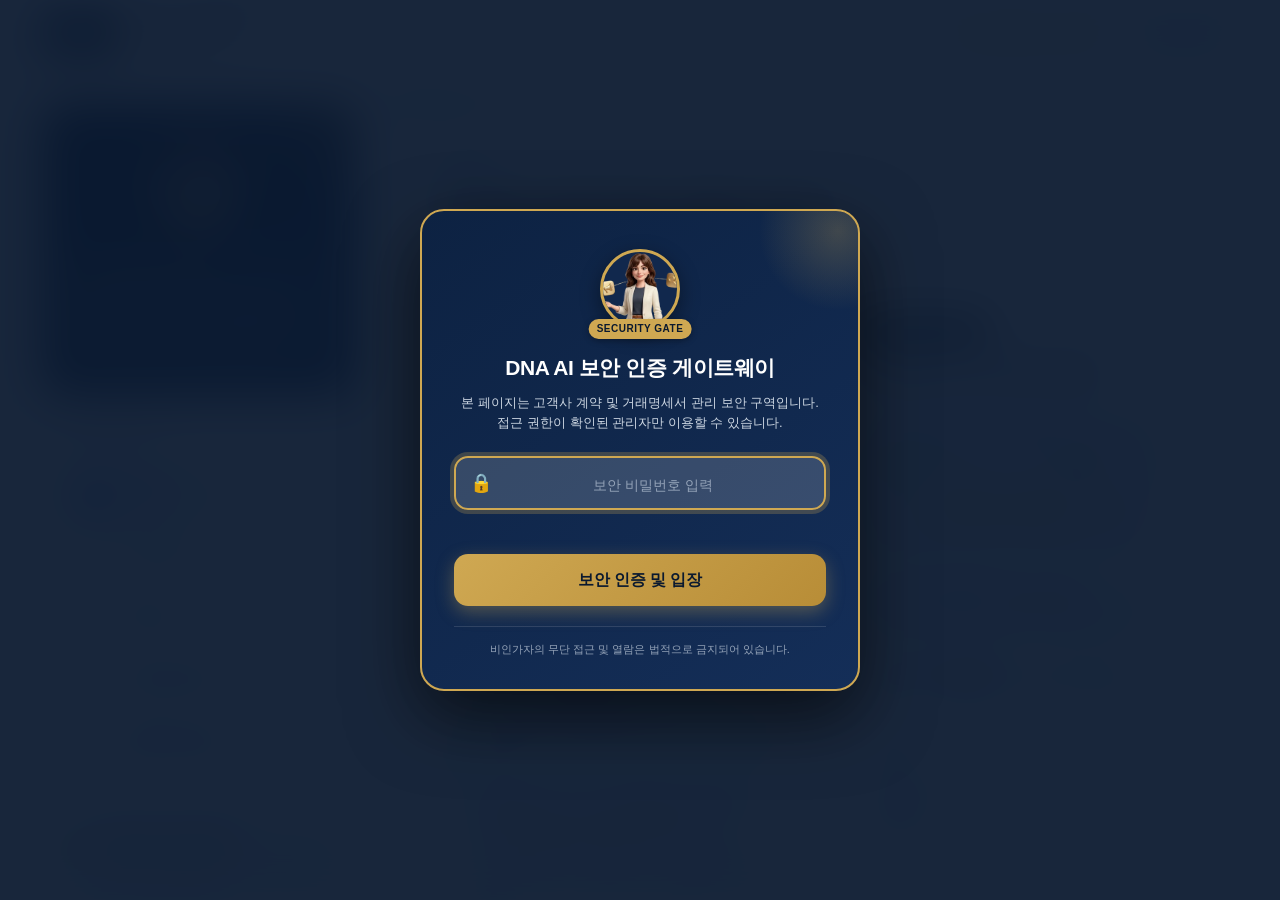
==== contract/index.html @ 7d9ee14c "fix: resolve duplicate drive upload, embed bulletproof table design for GAS PDF, update cache-bustin" ====
<!doctype html>
<html lang="ko">
<head>
  <meta charset="utf-8">
  <meta name="viewport" content="width=device-width, initial-scale=1">
  <meta name="robots" content="noindex,nofollow">
  <title>DNA AI 서비스 전자계약</title>
  <link rel="stylesheet" href="styles.css?v=20261126_jeju_final_v2">
  <script src="dani-asset.js?v=20261121_smartpass"></script>
</head>
<body>
  <!-- 🔒 보안 인증 게이트웨이 (비밀번호 1121 통제 모달) -->
  <div id="securityGateOverlay" class="security-gate-overlay">
    <div class="security-gate-card">
      <div class="gate-header">
        <div class="gate-avatar-wrap">
          <img src="dani-avatar.png" onerror="if(typeof DANI_AVATAR_SRC!=='undefined'){this.onerror=null;this.src=DANI_AVATAR_SRC;}" alt="DANI Security" class="gate-avatar">
          <span class="gate-badge">SECURITY GATE</span>
        </div>
        <h2 class="gate-title">DNA AI 보안 인증 게이트웨이</h2>
        <p class="gate-desc">본 페이지는 고객사 계약 및 거래명세서 관리 보안 구역입니다.<br>접근 권한이 확인된 관리자만 이용할 수 있습니다.</p>
      </div>

      <form id="securityGateForm" class="gate-form" onsubmit="return false;">
        <div class="gate-input-wrap">
          <span class="gate-icon">🔒</span>
          <input type="password" id="securityPassword" class="gate-input" placeholder="보안 비밀번호 입력" autocomplete="off" maxlength="12" autofocus>
        </div>
        <p id="securityErrorMsg" class="gate-error-msg"></p>
        <button type="button" id="btnVerifyPassword" class="btn-gate-submit">보안 인증 및 입장</button>
      </form>

      <div class="gate-footer">
        <span>비인가자의 무단 접근 및 열람은 법적으로 금지되어 있습니다.</span>
      </div>
    </div>
  </div>

  <div id="mainAppWrapper" class="main-app-wrapper locked">
  <!-- 상단 글로벌 바 -->
  <header class="topbar">
    <div class="brand">
      <div class="brand-logo-wrap">
        <span class="brand-dna">DNA</span>
        <span class="brand-ai">AI</span>
      </div>
      <div class="brand-text">
        <span class="brand-title">서비스 전자계약</span>
        <span class="brand-sub">SUITE · DANI</span>
      </div>
    </div>
    <div class="top-status">
      <span class="brand-badge"><span class="pulse-dot"></span>DANI 자율 비서 가동 중</span>
      <span class="prototype-badge">공식 온라인 계약</span>
    </div>
  </header>

  <!-- 메인 레이아웃 -->
  <main class="shell">
    <!-- 좌측 단계 내비게이션 & DANI 비서 위젯 -->
    <aside class="sidebar">
      <!-- DANI 캐릭터 가이드 카드 -->
      <div class="dani-card">
        <div class="dani-avatar-wrapper">
          <img src="dani-avatar.png" onerror="if(typeof DANI_AVATAR_SRC!=='undefined'){this.onerror=null;this.src=DANI_AVATAR_SRC;}" alt="AI 비서 DANI" class="dani-avatar">
          <div class="dani-glow"></div>
          <span class="dani-online-badge">AI DANI</span>
        </div>
        <div class="dani-dialogue-box">
          <div class="dani-name-tag">
            <span class="sparkle">✨</span> <strong>AI 마케팅 비서 DANI</strong>
          </div>
          <p id="daniMessage" class="dani-message">
            안녕하세요 대표님! AI 마케팅 비서 <strong>DANI</strong>예요. 우리 매장의 성장을 이끌 맞춤형 솔루션을 선택해 보세요!
          </p>
        </div>
      </div>

      <!-- 진행 단계 리스트 -->
      <div class="steps-box">
        <p class="steps-title">계약 진행 단계</p>
        <ol class="steps-list">
          <li class="active" data-step-indicator="1">
            <span class="num">1</span>
            <div class="txt"><strong>상품 선택</strong><small>솔루션 및 플랜</small></div>
          </li>
          <li data-step-indicator="2">
            <span class="num">2</span>
            <div class="txt"><strong>고객사 정보</strong><small>계약자 및 사업자</small></div>
          </li>
          <li data-step-indicator="3">
            <span class="num">3</span>
            <div class="txt"><strong>핵심 약관</strong><small>업무 범위 및 책임</small></div>
          </li>
          <li data-step-indicator="4">
            <span class="num">4</span>
            <div class="txt"><strong>동의 및 전자서명</strong><small>개인정보 및 필기서명</small></div>
          </li>
          <li data-step-indicator="5">
            <span class="num">5</span>
            <div class="txt"><strong>최종 확인 및 발송</strong><small>입금안내 & PDF 교부</small></div>
          </li>
        </ol>
      </div>

      <div class="security-card">
        <div class="sec-icon">🔒</div>
        <div>
          <strong>안전한 브라우저 암호화</strong>
          <p>모든 데이터는 Web Crypto SHA-256 위변조 방지 인증이 적용됩니다.</p>
        </div>
      </div>
    </aside>

    <!-- 우측 메인 콘텐츠 폼 -->
    <section class="workspace">
      <!-- 진행률 바 -->
      <div class="progress-track"><div id="progressBar" class="progress-bar"></div></div>

      <form id="contractForm" novalidate>
        <!-- STEP 1: 상품 선택 -->
        <section class="panel active" data-step="1">
          <div class="panel-header">
            <span class="step-badge">STEP 01</span>
            <h1>이용하실 솔루션을 선택해 주세요</h1>
            <p class="lead">선택하신 상품에 맞춰 공급가액과 부가세(VAT 10%)가 실시간 자동 계산됩니다.</p>
          </div>

          <div class="product-grid">
            <!-- 상품 1: Threads 자동화 (월 정기구독 - 의무 약정 없음) -->
            <label class="product-card" id="cardThreads">
              <input type="checkbox" name="products" value="threads" data-label="SNS-Threads 콘텐츠 자동화" checked>
              <div class="card-check"><span class="check-icon">✓</span></div>
              <div class="badge-commitment" style="background:#059669;color:#fff;">★ 의무 약정 없는 월 정기구독 (자유 해지)</div>
              <div class="card-badge sub">월 정기구독 (의무 약정 없음)</div>
              <h2 class="card-title">SNS-Threads 콘텐츠 자동화</h2>

              <!-- 유연한 현장 금액 수정 컨트롤 (직접 수정/네고/인상) -->
              <div class="custom-price-control" onclick="event.stopPropagation();">
                <div style="display:flex;align-items:center;justify-content:space-between;margin-bottom:8px;">
                  <span style="font-size:11.5px;font-weight:700;color:#1d4ed8;">✏️ 현장 영업 금액 자유 수정 (네고/인상)</span>
                  <span style="font-size:10.5px;color:#64748b;">직접 타이핑 가능</span>
                </div>
                <div class="price-input-row">
                  <label for="inputThreadsPrice">월 정기 이용료:</label>
                  <div class="price-input-wrapper">
                    <input type="number" id="inputThreadsPrice" name="customPriceThreads" value="190000" step="10000" class="input-inline-price">
                    <span class="price-unit-tag">원</span>
                  </div>
                </div>
                <div class="price-input-row">
                  <label for="inputThreadsSetup">초기 셋팅비:</label>
                  <div class="price-input-wrapper">
                    <input type="number" id="inputThreadsSetup" name="customSetupThreads" value="100000" step="10000" class="input-inline-price">
                    <span class="price-unit-tag">원</span>
                  </div>
                </div>
                <div class="quick-preset-row">
                  <button type="button" class="btn-preset" id="btnPresetStandard">정규 19만 (셋팅 10만)</button>
                  <button type="button" class="btn-preset nego" id="btnPresetNego15">네고 15만 (셋팅 0)</button>
                  <button type="button" class="btn-preset nego" id="btnPresetEarlyBird">특가 10만 (셋팅 0)</button>
                  <button type="button" class="btn-preset raise" id="btnPresetRaise25">인상 25만 (셋팅 10만)</button>
                </div>
              </div>

              <div class="card-calc-badge">
                첫 달 납부: <strong id="threadsFirstMonthText">319,000원</strong> (VAT 10% 포함)
                <small>※ 2회차부터 매월 <span id="threadsMonthlyVatText">209,000원</span> (VAT 포함) 갱신</small>
                <div style="margin-top:6px;font-size:11.5px;color:#059669;font-weight:700;border-top:1px dashed #a7f3d0;padding-top:4px;">
                  ✨ 의무 계약기간 없음: 월 단위 자유 구독 (해지 위약금 0원)
                </div>
              </div>
              <ul class="card-features">
                <li><strong>약정 조건:</strong> 부담 없는 <strong>의무 약정 기간 없음</strong> (월 단위 자동 갱신, 언제든 자유 해지)</li>
                <li>1일 5회 골든타임 알고리즘 피드 맞춤 발행</li>
                <li>브랜드 페르소나 및 헤리티지 심층 학습 카피라이팅</li>
                <li>발행 전 고객 사전 승인 및 예약 발행 시스템</li>
                <li>월간 성과 분석 및 유입 지표 리포트 제공</li>
              </ul>
            </label>

            <!-- 상품 2: 마케팅 분석 및 컨설팅 (1회성 단건 - 약정 없음) -->
            <label class="product-card" id="cardConsulting">
              <input type="checkbox" name="products" value="consulting" data-label="AI 상권분석 및 마케팅 컨설팅">
              <div class="card-check"><span class="check-icon">✓</span></div>
              <div class="card-badge one" style="background:#475569;">1회성 단건 (약정 없음)</div>
              <h2 class="card-title">AI 상권분석 및 마케팅 컨설팅</h2>

              <!-- 유연한 단건 금액 수정 컨트롤 (직접 수정/네고/인상) -->
              <div class="custom-price-control" onclick="event.stopPropagation();">
                <div style="display:flex;align-items:center;justify-content:space-between;margin-bottom:8px;">
                  <span style="font-size:11.5px;font-weight:700;color:#1d4ed8;">✏️ 컨설팅 견적 자유 수정 (네고/인상)</span>
                  <span style="font-size:10.5px;color:#64748b;">직접 타이핑 가능</span>
                </div>
                <div class="price-input-row">
                  <label for="inputConsultingPrice">컨설팅 공급가액:</label>
                  <div class="price-input-wrapper">
                    <input type="number" id="inputConsultingPrice" name="customPriceConsulting" value="490000" step="10000" class="input-inline-price">
                    <span class="price-unit-tag">원</span>
                  </div>
                </div>
                <div class="quick-preset-row">
                  <button type="button" class="btn-preset" id="btnPresetConsultStd">정규 49만</button>
                  <button type="button" class="btn-preset nego" id="btnPresetConsult39">네고 39만</button>
                  <button type="button" class="btn-preset nego" id="btnPresetConsult29">특가 29만</button>
                  <button type="button" class="btn-preset raise" id="btnPresetConsult59">인상 59만</button>
                </div>
                <div class="price-notice-text">※ 1회성 심층 진단 리포트 (약정 기간 없음 / 셋팅 요청 시 별도)</div>
              </div>

              <div class="card-calc-badge">
                납부 총액: <strong id="consultingTotalText">539,000원</strong> (VAT 10% 포함)
                <small>※ 진단 보고서 납품 및 대면/온라인 브리핑 포함 (1회 완결)</small>
              </div>
              <ul class="card-features">
                <li><strong>약정 여부:</strong> <strong>약정 없음</strong> (단건 1회 완결 컨설팅)</li>
                <li>네이버 스마트플레이스 SEO 및 카테고리 실측 진단</li>
                <li>구글 비즈니스 프로필(GBP) 로컬 트래픽 최적화 가이드</li>
                <li>차세대 생성형 AI(ChatGPT·Gemini) GEO 추천 팩트 분석</li>
                <li>상권 반경 3km 내 핵심 경쟁사 포지셔닝 처방전</li>
              </ul>
            </label>
          </div>

          <div class="price-live-box">
            <div class="live-title">
              <span>📊 선택 솔루션 실시간 견적</span>
              <small>공급가액 및 부가세 10% 투명 분리</small>
            </div>
            <div class="live-grid">
              <div class="live-item">
                <span class="label">공급가액 (합계)</span>
                <span class="val" id="liveSubtotal">0원</span>
              </div>
              <div class="live-item">
                <span class="label">부가가치세 (VAT 10%)</span>
                <span class="val" id="liveVat">0원</span>
              </div>
              <div class="live-item total">
                <span class="label">최종 입금 대상 금액</span>
                <span class="val" id="liveTotal">0원</span>
              </div>
            </div>
          </div>
        </section>

        <!-- STEP 2: 고객사 정보 -->
        <section class="panel" data-step="2">
          <div class="panel-header">
            <span class="step-badge">STEP 02</span>
            <h1>계약자 및 사업자 정보를 입력해 주세요</h1>
            <p class="lead">계약 체결, 세금계산서 발행 및 맞춤형 서비스 셋팅에 필요한 정보입니다.</p>
          </div>

          <div class="form-grid">
            <label class="form-group">
              <span class="form-label">회사명 / 상호 (성명) <b>*</b></span>
              <input type="text" name="customerName" autocomplete="organization" required placeholder="예: (주)제주오션팰리스호텔 / 디에르치과">
            </label>
            <label class="form-group">
              <span class="form-label">대표자명 / 담당자명 <b>*</b></span>
              <input type="text" name="representative" autocomplete="name" required placeholder="예: 강민호">
            </label>
            <label class="form-group">
              <span class="form-label">대표자 생년월일 <b>*</b> <em>(계약자 식별 및 법적 효력 필수)</em></span>
              <input type="text" name="birthDate" maxlength="10" required placeholder="예: 780512 (또는 1978.05.12)">
              <small class="helper-text">※ 전자서명 및 정식 계약 당사자 특정용 고유 식별정보</small>
            </label>
            <label class="form-group">
              <span class="form-label">사업자등록번호 <b>*</b> <em>(세금계산서 필수)</em></span>
              <input type="text" name="businessNumber" required inputmode="numeric" placeholder="예: 616-81-98765">
              <small class="helper-text">※ 세금계산서 청구 및 국세청 전송용</small>
            </label>
            <label class="form-group">
              <span class="form-label">세금계산서 수신 이메일 <b>*</b></span>
              <input type="email" name="email" autocomplete="email" required placeholder="reservation@oceanpalace.co.kr">
              <small class="helper-text">※ 계약 완료본 PDF 및 세금계산서 수신 메일</small>
            </label>
            <label class="form-group">
              <span class="form-label">연락처 (휴대전화) <b>*</b></span>
              <input type="tel" name="phone" autocomplete="tel" required placeholder="010-3849-5921">
              <small class="helper-text">※ 계약 진행 및 긴급 알림 수신용</small>
            </label>
            <label class="form-group wide">
              <span class="form-label">사업장 주소 <em>(선택)</em></span>
              <input type="text" name="businessAddress" placeholder="예: 제주특별자치도 서귀포시 중앙로 14">
            </label>
            <label class="form-group wide">
              <span class="form-label">법인등록번호 <em>(법인 고객사인 경우 입력)</em></span>
              <input type="text" name="corpNumber" placeholder="예: 220111-0000000">
            </label>
          </div>

          <div class="info-alert">
            <span class="alert-icon">🛡️</span>
            <div>
              <strong>계약 당사자 식별 및 고유정보 보호 규정</strong>
              <p>수집된 대표자 생년월일 및 사업자 정보는 전자상거래법 제6조 및 전자서명법 제3조에 따라 정식 계약 체결, 본인확인 및 국세청 세금계산서 발급에만 사용되며 암호화되어 안전하게 관리됩니다.</p>
            </div>
          </div>
        </section>

        <!-- STEP 3: 핵심 약관 확인 -->
        <section class="panel" data-step="3">
          <div class="panel-header">
            <span class="step-badge">STEP 03</span>
            <h1>투명하고 안전한 핵심 약관을 확인해 주세요</h1>
            <p class="lead">공급자와 고객 상호 간의 권리와 의무를 보호하기 위한 규정입니다.</p>
          </div>

          <div class="terms-container">
            <details class="term-item" open>
              <summary>
                <span class="term-title">제1조 (서비스 제공 범위 및 운영 원칙)</span>
                <span class="term-tag">필수 확인</span>
              </summary>
              <div class="term-body">
                <p>1. 공급자는 고객이 선택한 솔루션(Threads 콘텐츠 자동화 또는 AI 마케팅 분석 컨설팅)에 따라 맞춤형 서비스를 성실히 수행합니다.</p>
                <p>2. 콘텐츠 자동화의 구체적인 게시 채널, 타겟 페르소나, 주간 게시 횟수 및 검수 일정은 서비스 개시 전 고객과 상호 확정합니다.</p>
                <p>3. 소셜 미디어 플랫폼(Meta 등)의 정책 변경이나 제3자 네트워크 장애가 발생할 경우, 공급자는 즉각 대체 방안을 마련하여 고객에게 안내합니다.</p>
              </div>
            </details>

            <details class="term-item" open>
              <summary>
                <span class="term-title">제2조 (요금, 월 정기구독 및 결제 규정 - 의무 약정 없음)</span>
                <span class="term-tag">필수 확인</span>
              </summary>
              <div class="term-body">
                <p>1. 모든 서비스 비용은 부가가치세(VAT 10%)가 별도로 산정되며, 최종 입금 금액에 합산 청구됩니다.</p>
                <p>2. <strong>[의무 약정 없음]</strong> 본 서비스는 고객사의 운영 자율성과 편의를 위하여 <strong>의무 계약기간(의무 약정)이 적용되지 않으며</strong>, 월 단위 정기구독 방식으로 운영됩니다. 고객은 언제든 위약금 없이 서비스를 연장 또는 해지할 수 있습니다. (AI 상권분석 컨설팅 또한 1회성 단건 완결 상품입니다.)</p>
                <p>3. Threads 자동화 월 구독은 계약 체결 시 '초기 설정비 + 1회차 구독료'를 선납하며, 2회차부터 매월 정기 결제일에 계좌 입금 또는 결제로 갱신 청구됩니다.</p>
                <p>4. 입금 확인 즉시 국세청 홈택스 전자세금계산서 또는 현금영수증이 자동 발행됩니다.</p>
              </div>
            </details>

            <details class="term-item" open>
              <summary>
                <span class="term-title">제3조 (고객 검수 의무 및 AI 결과물 책임 한계)</span>
                <span class="term-tag">필수 확인</span>
              </summary>
              <div class="term-body">
                <p>1. 생성형 AI가 작성한 원고는 고객의 고유 브랜드 가치와 사실관계를 반영하므로, 고객은 사전 공유된 원고에 대해 지정 기간 내 검수 및 승인을 진행합니다.</p>
                <p>2. 공급자는 최적화된 마케팅 알고리즘과 노출 기술을 제공하지만, 개별 매장의 실제 매출액, 팔로워 증가수 등 특정 정량적 사업 성과를 절대적으로 보장하지 않습니다.</p>
                <p>3. 단, 공급자의 고의 또는 중대한 과실로 인하여 발생한 법적 손해에 대해서는 관련 법령에 따라 책임을 부담합니다.</p>
              </div>
            </details>

            <details class="term-item" open>
              <summary>
                <span class="term-title">제4조 (계약 해지, 위약금 면제, 환불 및 자료 반환)</span>
                <span class="term-tag">필수 확인</span>
              </summary>
              <div class="term-body">
                <p>1. 월 구독 서비스는 의무 약정 기간이 없으므로, 차기 결제일 7일 전까지 서면(이메일 또는 메신저) 통지로 자유롭게 해지할 수 있으며 별도의 위약금이 발생하지 않습니다.</p>
                <p>2. 이미 셋팅이 완료된 초기 설정비 및 해당 월에 이미 정상 제작/발행된 원고에 대해서는 일할 계산에 따라 정산 후 잔여액을 환불 처리합니다.</p>
                <p>3. 계약 종료 시 공급자는 고객으로부터 위임받은 모든 계정 연동 권한을 해제하고, 기획 자료를 안전하게 인계 및 파기합니다.</p>
              </div>
            </details>
          </div>

          <label class="agree-card">
            <input type="checkbox" name="termsExplained" id="termsExplained" required>
            <div class="agree-content">
              <strong>위 핵심 약관에 대한 설명을 상세히 읽고 모두 이해하였으며 이에 동의합니다.</strong>
              <small>공급자와 고객 간 상호 권리·의무 및 환불/검수 규정을 승인합니다.</small>
            </div>
          </label>
        </section>

        <!-- STEP 4: 개인정보 동의 및 전자서명 -->
        <section class="panel" data-step="4">
          <div class="panel-header">
            <span class="step-badge">STEP 04</span>
            <h1>개인정보 수집 동의 및 전자서명을 진행해 주세요</h1>
            <p class="lead">전자문서 및 전자거래 기본법 제4조에 의거하여 법적 구속력을 갖는 정식 전자계약입니다.</p>
          </div>

          <!-- 개인정보 수집 이용 동의 테이블 -->
          <div class="consent-table-card">
            <div class="table-header">
              <strong>개인정보 수집 및 이용 동의</strong>
              <span class="required-badge">필수 동의</span>
            </div>
            <table class="legal-table">
              <tbody>
                <tr>
                  <th>수집 목적</th>
                  <td>전자계약 체결 및 이행, 세금계산서 발행, 서비스 전담 셋팅, 고객 상담 및 분쟁 해결</td>
                </tr>
                <tr>
                  <th>수집 항목</th>
                  <td>상호(성명), 대표자명, <strong>대표자 생년월일(고유식별정보)</strong>, 법인등록번호, 사업자등록번호, 휴대전화번호, 이메일, 사업장주소, 전자서명 데이터</td>
                </tr>
                <tr>
                  <th>보유 및 이용기간</th>
                  <td><strong>전자상거래 등에서의 소비자보호에 관한 법률에 의거 계약 및 대금결제 기록 5년간 안전하게 보존 후 영구 파기</strong></td>
                </tr>
                <tr>
                  <th>동의 거부 권리</th>
                  <td>귀하는 개인정보 수집·이용에 동의하지 않을 권리가 있으나, 계약 체결에 필수적인 항목이므로 미동의 시 서비스 이용이 제한됩니다.</td>
                </tr>
              </tbody>
            </table>
            <label class="agree-card inner-consent-card">
              <input type="checkbox" name="privacyConsent" id="privacyConsent" required>
              <div class="agree-content">
                <strong>위 개인정보 수집 및 이용 내용(5년 보존 조항 포함)을 확인하였으며 동의합니다.</strong>
                <small>전자상거래법에 따른 계약 및 결제 기록 5년 안전 보존 규정에 동의합니다. (전자서명 시 자동 동의)</small>
              </div>
            </label>
          </div>

          <!-- 전자서명 캔버스 영역 -->
          <div class="signature-box">
            <div class="sig-header">
              <div>
                <strong>계약자 전자서명 (Digital Signature)</strong>
                <p>아래 박스 안에 마우스나 터치펜, 손가락으로 정자 서명을 입력해 주세요.</p>
              </div>
              <div class="sig-status" id="signatureStatus">서명 대기 중</div>
            </div>
            <div class="canvas-container">
              <canvas id="signaturePad" width="800" height="220"></canvas>
              <div class="canvas-watermark">DNA AI SUIT E-SIGNATURE</div>
            </div>
            <div class="sig-footer">
              <button type="button" class="btn-clear" id="clearSignature">🔄 서명 다시 쓰기</button>
              <span class="sig-guide-text">※ 서명이 완료되면 상하단 모든 법적 동의가 자동으로 체크되어 즉시 진행 가능합니다. ✨</span>
            </div>
          </div>

          <label class="agree-card">
            <input type="checkbox" name="electronicAgreement" id="electronicAgreement" required>
            <div class="agree-content">
              <strong>본인은 계약의 당사자 또는 적법한 권한을 가진 대리인이며, 위 전자서명을 최종 계약 체결 의사표시로 사용하는 데 동의합니다.</strong>
              <small>전자서명법 제3조에 따라 공인전자서명과 동등한 법적 효력을 갖습니다.</small>
            </div>
          </label>
        </section>

        <!-- STEP 5: 최종 확인, 입금계좌 및 발송 -->
        <section class="panel" data-step="5">
          <div class="panel-header">
            <span class="step-badge final">FINAL STEP</span>
            <h1>계약 체결이 완료되었습니다!</h1>
            <p class="lead">최종 입금 대상 금액과 공식 입금 계좌를 확인하시고, 공식 PDF 저장 및 이메일 교부를 진행해 주세요.</p>
          </div>

          <!-- 인쇄 및 교부용 정규 계약서 렌더링 카드 -->
          <div class="contract-doc-card" id="contractDoc">
            <div class="doc-header">
              <div class="doc-title-wrap">
                <span class="doc-type">표준 전자계약서</span>
                <h2 class="doc-title">DNA AI 서비스 이용 계약서</h2>
                <span class="doc-subtitle">SNS 자동화 및 AI 마케팅 진단 솔루션</span>
              </div>
              <div class="doc-seal">
                <div class="seal-circle">
                  <span>투어티플레이스</span>
                  <strong>DNA AI</strong>
                  <small>OFFICIAL</small>
                </div>
              </div>
            </div>

            <!-- 계약 체결 내역 요약 DL -->
            <div id="summary" class="summary-box"></div>

            <!-- 최종 결제 및 입금금액 하이라이트 박스 -->
            <div class="payment-highlight-box">
              <div class="pay-head">
                <span class="badge-pay">결제 및 입금 청구 내역</span>
                <span class="pay-notice">※ 부가가치세 10%가 투명하게 포함된 최종 입금액입니다.</span>
              </div>
              <div class="pay-grid">
                <div class="pay-item">
                  <span class="tit">공급가액</span>
                  <span class="num" id="finalSubtotal">0원</span>
                </div>
                <div class="pay-item">
                  <span class="tit">부가가치세 (VAT 10%)</span>
                  <span class="num" id="finalVat">0원</span>
                </div>
                <div class="pay-item highlight">
                  <span class="tit">최종 입금 합계금액</span>
                  <strong class="total-num" id="finalTotal">0원</strong>
                </div>
              </div>
            </div>

            <!-- 공식 입금 계좌 카드 -->
            <div class="bank-account-card">
              <div class="bank-header">
                <div class="bank-brand">
                  <span class="bank-icon">🏦</span>
                  <strong>공식 지정 입금 계좌</strong>
                </div>
                <span class="tax-tag">세금계산서 100% 자동 발행</span>
              </div>
              <div class="bank-content">
                <div class="bank-info-row">
                  <span class="bank-name">카카오뱅크</span>
                  <span class="account-number" id="accountNumber">3333-38-9917516</span>
                  <button type="button" class="btn-copy" id="btnCopyAccount">계좌번호 복사</button>
                  <button type="button" class="btn-copy" id="btnViewBankbook" style="background:#fef08a;color:#854d0e;border-color:#fde047;">📄 통장사본 확인</button>
                </div>
                <div class="bank-holder-row">
                  <span>예금주: <strong>정성윤(투어티플레이스)</strong> (개인사업자통장)</span>
                  <span class="deposit-tip">※ 계약자 상호명으로 입금해 주시면 확인 즉시 전담 마케팅 셋팅이 착수됩니다.</span>
                </div>
              </div>
            </div>

            <!-- 공급자 및 고객 정보 (쌍방 대조표) -->
            <div class="party-table-wrap">
              <table class="party-table">
                <thead>
                  <tr>
                    <th style="width: 50%;">공급자 (서비스 제공자)</th>
                    <th style="width: 50%;">고객사 (서비스 이용자)</th>
                  </tr>
                </thead>
                <tbody>
                  <tr>
                    <td>
                      <p><strong>상호:</strong> 투어티플레이스 (DNA AI SUIT)</p>
                      <p><strong>대표자:</strong> 정성윤 | <strong>기술이사:</strong> 최두리</p>
                      <p><strong>사업자등록번호:</strong> 546-12-01988</p>
                      <p><strong>사업장:</strong> 대전광역시 유성구 용계동 힐스테이트 2차</p>
                      <p><strong>Director:</strong> 010-8587-0235 | dani90dna@gmail.com</p>
                    </td>
                    <td>
                      <p><strong>상호(성명):</strong> <span id="partyCustomerName">-</span></p>
                      <p><strong>대표자/담당자:</strong> <span id="partyRepresentative">-</span> (생년월일: <span id="partyBirthDate">-</span>)</p>
                      <p><strong>사업자번호:</strong> <span id="partyBizNumber">-</span></p>
                      <p><strong>연락처 / 메일:</strong> <span id="partyContact">-</span></p>
                      <p><strong>체결 일시:</strong> <span id="partySignedAt">-</span></p>
                    </td>
                  </tr>
                </tbody>
              </table>
            </div>

            <!-- 디지털 무결성 감사 코드 스탬프 -->
            <div class="audit-stamp-bar">
              <div class="stamp-left">
                <span class="stamp-icon">🛡️</span>
                <span><strong>SHA-256 계약 무결성 검증 코드:</strong> <code id="cryptoHash">계산 중...</code></span>
              </div>
              <div class="stamp-right">
                <span>감사 기록 완료 (위변조 방지)</span>
              </div>
            </div>
          </div>

          <!-- 인쇄 시 페이지 분할 구분자 (1P 계약서 -> 2P 거래명세서) -->
          <div class="print-page-break"></div>

          <!-- 2페이지: 공식 거래명세표 (거래명세서) -->
          <div class="contract-doc-card statement-card" id="statementDoc">
            <div class="doc-header statement-header">
              <div class="doc-title-wrap">
                <span class="doc-type statement-type">세무·회계 공식 증빙</span>
                <h2 class="doc-title">거 래 명 세 표</h2>
                <span class="doc-subtitle">( 공급받는자 보관용 / 세금계산서 청구 겸용 )</span>
              </div>
              <div class="doc-date-wrap">
                <span class="statement-date-label">작성일자</span>
                <strong class="statement-date-val" id="statementDate">2026년 11월 21일</strong>
              </div>
            </div>

            <!-- 공급자 / 공급받는자 표 -->
            <div class="statement-parties-grid">
              <!-- 공급자 -->
              <table class="stmt-party-table supplier">
                <tbody>
                  <tr>
                    <th rowspan="5" class="party-side-th">공<br>급<br>자</th>
                    <th>등록번호</th>
                    <td colspan="3"><strong class="highlight-biz">546-12-01988</strong></td>
                  </tr>
                  <tr>
                    <th>상호(법인명)</th>
                    <td>투어티플레이스 (DNA AI)</td>
                    <th>성명</th>
                    <td>
                      정성윤
                      <span class="mini-seal">직인생략</span>
                    </td>
                  </tr>
                  <tr>
                    <th>사업장 주소</th>
                    <td colspan="3">대전광역시 유성구 용계동 힐스테이트 2차</td>
                  </tr>
                  <tr>
                    <th>업태</th>
                    <td>서비스, IT</td>
                    <th>종목</th>
                    <td>소프트웨어 개발, 마케팅 컨설팅</td>
                  </tr>
                  <tr>
                    <th>연락처 / 메일</th>
                    <td colspan="3">010-8587-0235 / dani90dna@gmail.com</td>
                  </tr>
                </tbody>
              </table>

              <!-- 공급받는자 -->
              <table class="stmt-party-table customer">
                <tbody>
                  <tr>
                    <th rowspan="5" class="party-side-th">공<br>급<br>받<br>는<br>자</th>
                    <th>등록번호</th>
                    <td colspan="3"><strong id="stmtCustomerBiz">-</strong></td>
                  </tr>
                  <tr>
                    <th>상호(법인명)</th>
                    <td><span id="stmtCustomerName">-</span></td>
                    <th>성명</th>
                    <td><span id="stmtRepresentative">-</span></td>
                  </tr>
                  <tr>
                    <th>사업장 주소</th>
                    <td colspan="3"><span id="stmtCustomerAddress">-</span></td>
                  </tr>
                  <tr>
                    <th>담당자 메일</th>
                    <td colspan="3"><span id="stmtCustomerEmail">-</span></td>
                  </tr>
                  <tr>
                    <th>담당자 연락처</th>
                    <td colspan="3"><span id="stmtCustomerPhone">-</span></td>
                  </tr>
                </tbody>
              </table>
            </div>

            <!-- 합계 금액 선언 바 -->
            <div class="statement-total-bar">
              <span class="bar-label">합계금액 (공급가액 + 세액)</span>
              <div class="bar-values">
                <span class="kor-price" id="stmtKorPrice">일금 삼십일만구천 원정</span>
                <span class="num-price">( ₩ <strong id="stmtNumPrice">319,000</strong> )</span>
              </div>
            </div>

            <!-- 거래 세부 품목 테이블 -->
            <table class="statement-items-table">
              <thead>
                <tr>
                  <th style="width: 5%;">No.</th>
                  <th style="width: 10%;">월/일</th>
                  <th style="width: 35%;">품목명 (규격 / 서비스 내용)</th>
                  <th style="width: 8%;">수량</th>
                  <th style="width: 14%;">단가</th>
                  <th style="width: 14%;">공급가액</th>
                  <th style="width: 14%;">세액 (VAT 10%)</th>
                </tr>
              </thead>
              <tbody id="statementItemsBody">
                <!-- JavaScript 동적 생성 -->
              </tbody>
              <tfoot>
                <tr class="stmt-total-row">
                  <th colspan="3" class="total-label-cell">소계 및 합계 (VAT 포함)</th>
                  <th id="stmtTotalQty">1</th>
                  <th>-</th>
                  <th id="stmtSubtotal">290,000원</th>
                  <th id="stmtVat">29,000원</th>
                </tr>
              </tfoot>
            </table>

            <!-- 하단 입금 계좌 및 영수 안내 -->
            <div class="statement-footer-card">
              <div class="stmt-bank-box">
                <span class="tit">입금 계좌:</span>
                <strong>카카오뱅크 3333-38-9917516</strong>
                <span class="holder">예금주: 정성윤(투어티플레이스)</span>
              </div>
              <div class="stmt-sign-box">
                <p>위 금액을 정히 <strong>영수(청구)</strong>합니다.</p>
                <div class="stmt-seal-stamp">
                  <span>투어티플레이스 대표 정성윤</span>
                  <div class="stamp-circle">인</div>
                </div>
              </div>
            </div>
            <div class="stmt-note-text">
              ※ 본 거래명세표는 DNA AI 서비스 전자계약서와 일체로 유효하며, 입금 확인 즉시 국세청 홈택스 전자세금계산서가 발행됩니다.
            </div>
          </div>

          <!-- 인쇄 시 페이지 분할 구분자 (2P 거래명세서 -> 3P 서비스 이용약관 및 개인정보 동의서) -->
          <div class="print-page-break"></div>

          <!-- 3페이지: 서비스 표준 이용약관 및 개인정보 수집·이용(취득) 동의서 (별지 제1호 부속합의서) -->
          <div class="contract-doc-card legal-terms-doc-card" id="termsDoc">
            <div class="doc-header terms-header">
              <div class="doc-title-wrap">
                <span class="doc-type terms-type">계약 부속 합의서 (별지 제1호)</span>
                <h2 class="doc-title">서비스 표준이용약관 및 개인정보 수집·이용 동의서</h2>
                <span class="doc-subtitle">본 문서는 DNA AI 서비스 이용계약서의 불가분의 일부를 구성하며 법적 구속력을 갖습니다.</span>
              </div>
              <div class="doc-date-wrap">
                <span class="statement-date-label">체결·교부일자</span>
                <strong class="statement-date-val" id="termsDocDate">2026년 11월 26일</strong>
              </div>
            </div>

            <!-- 약관 본문 4개조 (컴팩트 정밀 서식) -->
            <div class="terms-print-section">
              <div class="terms-section-title">
                <span class="section-badge">부속서류 01</span>
                <strong>DNA AI 서비스 표준 이용약관 (핵심 규정 전문)</strong>
              </div>
              <div class="terms-articles-grid">
                <div class="term-article-card">
                  <h4 class="article-title">제1조 (서비스 제공 범위 및 운영 원칙)</h4>
                  <p class="article-text">
                    ① 공급자는 고객이 선택한 솔루션(SNS-Threads 콘텐츠 자동화 또는 AI 마케팅 분석 컨설팅)을 성실히 수행합니다.<br>
                    ② 콘텐츠 자동화의 세부 발행 채널, 타겟 페르소나, 주간 발행 횟수 및 검수 일정은 사전 상호 확정합니다.<br>
                    ③ 소셜 미디어 플랫폼(Meta 등)의 정책 변경 시 공급자는 즉각 대체 방안을 마련하여 고객에게 안내합니다.
                  </p>
                </div>

                <div class="term-article-card">
                  <h4 class="article-title">제2조 (이용요금 및 결제 규정 - 의무 약정 없음)</h4>
                  <p class="article-text">
                    ① 모든 서비스 비용은 부가가치세(VAT 10%)가 별도로 산정되며, 최종 입금 금액에 합산 청구됩니다.<br>
                    ② <strong>[의무 약정 없음]</strong> 본 서비스는 고객사의 운영 자율성을 위해 <strong>의무 계약기간(의무 약정)이 적용되지 않으며</strong>, 월 단위 정기구독으로 자유롭게 이용 및 해지할 수 있습니다.<br>
                    ③ 월 구독은 체결 시 '초기 셋팅비 + 1회차 구독료' 선납 후, 2회차부터 매월 약정일에 정기 청구됩니다.<br>
                    ④ 입금 확인 즉시 국세청 홈택스 전자세금계산서 또는 현금영수증이 자동 발행됩니다.
                  </p>
                </div>

                <div class="term-article-card">
                  <h4 class="article-title">제3조 (고객 검수 의무 및 AI 결과물 책임 한계)</h4>
                  <p class="article-text">
                    ① 생성형 AI 원고는 고객의 고유 브랜드 가치와 사실관계를 반영하므로, 고객은 사전 공유된 원고에 대해 지정 기간 내 검수를 진행합니다.<br>
                    ② 공급자는 최적화된 마케팅 알고리즘을 제공하나, 개별 매장의 실제 매출액이나 팔로워 수 등 특정 정량 성과를 절대 보장하지 않습니다.<br>
                    ③ 공급자의 고의 또는 중대한 과실로 인하여 발생한 법적 손해는 관련 법령에 따라 책임을 부담합니다.
                  </p>
                </div>

                <div class="term-article-card">
                  <h4 class="article-title">제4조 (계약 해지, 위약금 면제 및 환불 규정)</h4>
                  <p class="article-text">
                    ① 월 구독 서비스는 의무 약정 기간이 없으므로, 차기 결제일 7일 전까지 서면(이메일/메신저) 통지로 자유롭게 해지 가능하며 <strong>별도 위약금이 일체 발생하지 않습니다.</strong><br>
                    ② 이미 셋팅 완료된 초기 셋팅비 및 해당 월 정상 발행 원고에 대해서는 일할 정산 후 잔여액을 환불합니다.<br>
                    ③ 계약 종료 시 계정 연동 권한을 즉시 해제하고 기획 자료를 안전하게 인계 및 파기합니다.
                  </p>
                </div>
              </div>
            </div>

            <!-- 개인정보 수집 및 이용 동의서 (법정 서식) -->
            <div class="privacy-print-section">
              <div class="terms-section-title">
                <span class="section-badge">부속서류 02</span>
                <strong>개인정보 수집 및 이용(취득) 동의서</strong>
                <span class="terms-legal-ref">전자상거래 등에서의 소비자보호에 관한 법률 및 개인정보 보호법 준수</span>
              </div>
              <table class="terms-privacy-table">
                <tbody>
                  <tr>
                    <th>수집·이용 목적</th>
                    <td>전자계약 체결 및 이행, 세금계산서 발행, 서비스 전담 셋팅, 고객 상담 및 분쟁 해결</td>
                  </tr>
                  <tr>
                    <th>수집 항목</th>
                    <td>상호(성명), 대표자명, <strong>대표자 생년월일(고유식별정보)</strong>, 법인등록번호, 사업자등록번호, 휴대전화번호, 이메일, 사업장주소, 전자서명 데이터</td>
                  </tr>
                  <tr>
                    <th>보유 및 이용기간</th>
                    <td><strong>전자상거래 등에서의 소비자보호에 관한 법률 제6조에 의거 계약 및 대금결제 기록 5년간 안전하게 보존 후 영구 파기</strong></td>
                  </tr>
                  <tr>
                    <th>동의 거부 권리</th>
                    <td>귀하는 동의를 거부할 권리가 있으나, 계약 체결에 필수적인 항목이므로 미동의 시 서비스 이용이 제한됩니다.</td>
                  </tr>
                </tbody>
              </table>

              <div class="terms-consent-badges">
                <div class="consent-badge-item checked">
                  <span class="chk-icon">☑</span>
                  <span><strong>개인정보 수집 및 이용 동의 완료:</strong> 위 개인정보 수집·이용 및 5년 안전 보존 조항에 정히 동의함.</span>
                </div>
                <div class="consent-badge-item checked">
                  <span class="chk-icon">☑</span>
                  <span><strong>전자문서 법적 구속력 동의 완료:</strong> 전자문서 및 전자거래 기본법 제4조 및 전자서명법 제3조에 따라 효력 인정함.</span>
                </div>
              </div>
            </div>

            <!-- 계약 당사자 서명 및 무결성 확인 -->
            <div class="terms-parties-footer">
              <div class="terms-party-col supplier-col">
                <div class="party-role-tag">서비스 공급자</div>
                <p><strong>상호:</strong> 투어티플레이스 (DNA AI SUIT)</p>
                <p><strong>대표자:</strong> 정성윤 (인)</p>
                <p><strong>사업자등록번호:</strong> 546-12-01988</p>
                <div class="supplier-seal-mark">
                  <span>투어티플레이스</span>
                  <div class="mini-seal-stamp">직인생략</div>
                </div>
              </div>

              <div class="terms-party-col customer-col">
                <div class="party-role-tag customer-tag">서비스 이용자 (계약자)</div>
                <p><strong>고객사명:</strong> <span id="termsCustomerName">-</span></p>
                <p><strong>대표자/담당자:</strong> <span id="termsRepresentative">-</span> (생년월일: <span id="termsBirthDate">-</span>)</p>
                <p><strong>사업자등록번호:</strong> <span id="termsBizNumber">-</span></p>
                <div class="terms-sign-wrap">
                  <span class="sign-label">전자서명 날인:</span>
                  <img id="termsCustomerSignImg" class="terms-sig-preview" alt="계약자 전자서명 날인">
                </div>
              </div>
            </div>

            <!-- 하단 무결성 감사 코드 -->
            <div class="terms-audit-footer">
              <span class="audit-icon">🛡️</span>
              <span><strong>무결성 감사 인증 코드:</strong> <code id="termsCryptoHash">-</code></span>
              <span class="audit-status">위변조 방지 SHA-256 Web Crypto 검증 완료</span>
            </div>
          </div>

          <!-- 최종 확인 체크 -->
          <label class="agree-card final-confirm-card">
            <input type="checkbox" name="finalConfirm" id="finalConfirm" required>
            <div class="agree-content">
              <strong>위 계약서, 거래명세표, 서비스 이용약관 및 개인정보 수집·이용 동의서의 모든 내역, 최종 입금금액 및 입금계좌를 확인하였으며 정식 체결·교부에 동의합니다.</strong>
            </div>
          </label>

          <!-- 핵심 액션 버튼 영역: PDF 저장 & Gmail 전송 & 홈택스 세금계산서 다운로드 -->
          <div class="action-buttons-group">
            <button type="button" class="btn-action btn-pdf" id="completeContract">
              <span class="btn-icon">📄</span>
              <div class="btn-txt">
                <strong>계약서·명세표·약관동의서 PDF 저장</strong>
                <small>공식 3페이지 완결 세트 A4 PDF 다운로드</small>
              </div>
            </button>

            <button type="button" class="btn-action btn-gmail" id="btnSendGmail">
              <span class="btn-icon">✉️</span>
              <div class="btn-txt">
                <strong>Gmail로 계약서 발송하기</strong>
                <small>Google 드라이브 첨부 & 입금안내 자동 완성</small>
              </div>
            </button>

            <button type="button" class="btn-action btn-hometax" id="btnDownloadHometax">
              <span class="btn-icon">🧾</span>
              <div class="btn-txt">
                <strong>홈택스 전자세금계산서 엑셀 다운로드</strong>
                <small>국세청 표준 양식 1초 일괄등록용</small>
              </div>
            </button>
          </div>

          <p id="completeMessage" class="complete-message" role="status"></p>
        </section>

        <!-- 하단 단계 이동 버튼 -->
        <div class="nav-actions">
          <button type="button" class="secondary" id="prevBtn">이전 단계</button>
          <button type="button" class="primary" id="nextBtn">다음 단계로 이동</button>
        </div>
      </form>
    </section>
  </main>

  <!-- DANI 이메일 첨부 안내 모달 (Gmail 연동 시 자동 팝업) -->
  <div id="emailGuideModal" class="modal-overlay">
    <div class="modal-box">
      <div class="modal-header">
        <div class="modal-dani">
          <img src="dani-avatar.png" onerror="if(typeof DANI_AVATAR_SRC!=='undefined'){this.onerror=null;this.src=DANI_AVATAR_SRC;}" alt="DANI" class="modal-dani-avatar">
          <div>
            <strong>DANI의 메일 첨부 안내</strong>
            <small>Gmail 작성창이 새 창으로 열렸습니다! ✨</small>
          </div>
        </div>
        <button type="button" class="modal-close" id="btnCloseModal">&times;</button>
      </div>
      <div class="modal-body">
        <div class="modal-step-badge">구글 드라이브 연동 안내</div>
        <p class="modal-desc">
          지메일 작성창 하단의 <strong>Google 드라이브 아이콘(▲)</strong>을 누르시면 구글 드라이브에 저장된 계약서 원본을 1초 만에 바로 첨부하실 수 있습니다!
        </p>
        <div class="guide-actions-list">
          <div class="guide-item highlight-gdrive">
            <span class="guide-icon">▲</span>
            <div>
              <strong>방법 1 (가장 간편): Gmail 하단 [Google 드라이브 아이콘] 클릭</strong>
              <p>열린 Gmail 창 아래쪽 <strong>Google 드라이브(▲)</strong>를 누르신 후, [최근] 탭에서 방금 저장된 계약서 파일을 선택하시면 즉시 첨부됩니다!</p>
            </div>
          </div>
          <div class="guide-item">
            <span class="guide-icon">📂</span>
            <div>
              <strong>방법 2: 다운로드된 PDF 파일 드래그앤드롭</strong>
              <p>브라우저 다운로드 폴더의 <code>.pdf</code> 파일을 Gmail 작성창으로 끌어다 놓으셔도 바로 첨부됩니다.</p>
            </div>
          </div>
        </div>
        <div class="modal-copy-box">
          <span class="copy-label">저장된 공식 파일명:</span>
          <code id="modalFileName">주식회사홍길동_2026-11-21_DNA_AI_계약서및거래명세서.pdf</code>
          <button type="button" class="btn-copy-filename" id="btnCopyFileName">파일명 복사</button>
        </div>
        <div class="modal-copy-box" style="margin-top: 8px; background: #f0fdf4; border-color: #bbf7d0;">
          <span class="copy-label" style="color: #166534;">메일 상세 전문:</span>
          <code style="color: #15803d; font-size: 11px;">상세 품목/계좌/해시 전문 (클립보드 자동복사됨 ✨)</code>
          <button type="button" class="btn-copy-filename" id="btnCopyMailBody" style="background: #16a34a; color: #fff;">전문 복사</button>
        </div>
      </div>
      <div class="modal-footer">
        <button type="button" class="btn-modal-reopen" id="btnReopenGmail">✉️ Gmail 작성창 다시 열기</button>
        <button type="button" class="btn-modal-confirm" id="btnConfirmModal">확인 완료</button>
      </div>
    </div>
  </div>

  <!-- 카카오뱅크 통장사본 보기 모달 -->
  <div id="bankbookModal" class="modal-overlay">
    <div class="modal-box" style="max-width: 480px;">
      <div class="modal-header">
        <div class="modal-dani">
          <span style="font-size: 1.5rem;">🏦</span>
          <div>
            <strong>카카오뱅크 공식 통장사본</strong>
            <small>예금주: 정성윤(투어티플레이스)</small>
          </div>
        </div>
        <button type="button" class="modal-close" id="btnCloseBankbookModal">&times;</button>
      </div>
      <div class="modal-body" style="text-align: center; padding: 16px;">
        <img src="bankbook.png" alt="카카오뱅크 통장사본" style="max-width: 100%; height: auto; border-radius: 8px; box-shadow: 0 4px 12px rgba(0,0,0,0.1); border: 1px solid #e2e8f0; display: block; margin: 0 auto;">
      </div>
      <div class="modal-footer" style="display: flex; justify-content: space-between; align-items: center;">
        <a href="bankbook.png" download="카카오뱅크_정성윤_투어티플레이스_통장사본.png" class="btn-modal-reopen" style="text-decoration: none; display: inline-flex; align-items: center; gap: 6px;">📥 통장사본 저장</a>
        <button type="button" class="btn-modal-confirm" id="btnConfirmBankbookModal">확인 완료</button>
      </div>
    </div>
  </div>

  <!-- 계좌번호 복사 토스트 알림 -->
  <div id="toast" class="toast">입금 계좌번호가 클립보드에 복사되었습니다!</div>

  </div> <!-- /#mainAppWrapper
---- contract/styles.css ----
:root {
  --navy-deep: #0a192f;
  --navy: #0d2242;
  --navy-light: #173564;
  --gold: #cfa852;
  --gold-deep: #b88d37;
  --gold-bg: #fdfaf3;
  --gold-border: #f0debb;
  --blue: #2563eb;
  --blue-hover: #1d4ed8;
  --blue-light: #eff6ff;
  --ink: #1e293b;
  --ink-light: #475569;
  --muted: #64748b;
  --line: #e2e8f0;
  --bg: #f8fafc;
  --white: #ffffff;
  --green: #059669;
  --green-bg: #ecfdf5;
  --red: #dc2626;
  --red-bg: #fef2f2;
}

* {
  box-sizing: border-box;
}

body {
  margin: 0;
  background: var(--bg);
  color: var(--ink);
  font-family: Pretendard, "Apple SD Gothic Neo", "Noto Sans KR", -apple-system, BlinkMacSystemFont, "Segoe UI", sans-serif;
  font-size: 15px;
  line-height: 1.6;
  -webkit-font-smoothing: antialiased;
}

/* ==========================================================================
   Top Header Bar
   ========================================================================== */
.topbar {
  height: 72px;
  padding: 0 40px;
  display: flex;
  align-items: center;
  justify-content: space-between;
  background: var(--white);
  border-bottom: 1px solid var(--line);
  position: sticky;
  top: 0;
  z-index: 50;
  box-shadow: 0 2px 10px rgba(10, 25, 47, 0.03);
}

.brand {
  display: flex;
  gap: 14px;
  align-items: center;
}

.brand-logo-wrap {
  display: flex;
  align-items: center;
  border-radius: 10px;
  background: var(--navy);
  padding: 4px 10px;
  box-shadow: 0 4px 12px rgba(13, 34, 66, 0.2);
}

.brand-dna {
  color: var(--white);
  font-weight: 900;
  font-size: 17px;
  letter-spacing: 0.05em;
}

.brand-ai {
  color: var(--gold);
  font-weight: 900;
  font-size: 17px;
  margin-left: 3px;
}

.brand-text {
  display: flex;
  flex-direction: column;
}

.brand-title {
  font-weight: 800;
  font-size: 16px;
  color: var(--navy-deep);
  line-height: 1.2;
}

.brand-sub {
  font-size: 11px;
  font-weight: 700;
  color: var(--gold-deep);
  letter-spacing: 0.1em;
}

.top-status {
  display: flex;
  gap: 10px;
  align-items: center;
}

.brand-badge {
  display: inline-flex;
  align-items: center;
  gap: 7px;
  padding: 6px 14px;
  background: var(--gold-bg);
  border: 1px solid var(--gold-border);
  color: var(--gold-deep);
  font-size: 13px;
  font-weight: 750;
  border-radius: 999px;
}

.pulse-dot {
  width: 8px;
  height: 8px;
  background: var(--green);
  border-radius: 50%;
  box-shadow: 0 0 0 0 rgba(5, 150, 105, 0.7);
  animation: pulseGreen 1.8s infinite;
}

@keyframes pulseGreen {
  0% { transform: scale(0.95); box-shadow: 0 0 0 0 rgba(5, 150, 105, 0.7); }
  70% { transform: scale(1); box-shadow: 0 0 0 7px rgba(5, 150, 105, 0); }
  100% { transform: scale(0.95); box-shadow: 0 0 0 0 rgba(5, 150, 105, 0); }
}

.prototype-badge {
  font-size: 12px;
  font-weight: 600;
  color: var(--navy-light);
  background: #f1f5f9;
  padding: 5px 12px;
  border-radius: 999px;
}

/* ==========================================================================
   Shell & Sidebar (DANI Guide)
   ========================================================================== */
.shell {
  max-width: 1240px;
  margin: 32px auto 80px;
  padding: 0 24px;
  display: grid;
  grid-template-columns: 310px minmax(0, 1fr);
  gap: 28px;
  align-items: start;
}

.sidebar {
  position: sticky;
  top: 96px;
  display: flex;
  flex-direction: column;
  gap: 18px;
}

/* DANI 캐릭터 안내 카드 */
.dani-card {
  background: linear-gradient(145deg, #0d2242, #142e58);
  border-radius: 20px;
  padding: 24px 20px;
  color: var(--white);
  box-shadow: 0 16px 36px rgba(13, 34, 66, 0.22);
  border: 1px solid rgba(207, 168, 82, 0.25);
  position: relative;
  overflow: hidden;
}

.dani-card::before {
  content: "";
  position: absolute;
  top: -60px;
  right: -60px;
  width: 160px;
  height: 160px;
  background: radial-gradient(circle, rgba(207, 168, 82, 0.25) 0%, transparent 70%);
  pointer-events: none;
}

.dani-avatar-wrapper {
  position: relative;
  width: 104px;
  height: 104px;
  margin: 0 auto 16px;
  display: flex;
  align-items: center;
  justify-content: center;
}

.dani-avatar {
  width: 96px;
  height: 96px;
  border-radius: 50%;
  object-fit: cover;
  object-position: center 10%;
  border: 3px solid var(--gold);
  background: #11284d;
  box-shadow: 0 8px 24px rgba(0, 0, 0, 0.35);
  animation: daniFloat 4s ease-in-out infinite;
  z-index: 2;
}

@keyframes daniFloat {
  0%, 100% { transform: translateY(0); }
  50% { transform: translateY(-7px); }
}

.dani-glow {
  position: absolute;
  width: 108px;
  height: 108px;
  border-radius: 50%;
  background: radial-gradient(circle, rgba(207, 168, 82, 0.4) 0%, transparent 70%);
  animation: daniGlow 3s ease-in-out infinite alternate;
}

@keyframes daniGlow {
  0% { transform: scale(0.9); opacity: 0.5; }
  100% { transform: scale(1.15); opacity: 0.85; }
}

.dani-online-badge {
  position: absolute;
  bottom: 0px;
  background: linear-gradient(135deg, var(--gold), var(--gold-deep));
  color: var(--navy-deep);
  font-size: 10px;
  font-weight: 850;
  padding: 2px 8px;
  border-radius: 999px;
  border: 2px solid #0d2242;
  box-shadow: 0 2px 6px rgba(0,0,0,0.3);
  z-index: 3;
}

.dani-dialogue-box {
  background: rgba(255, 255, 255, 0.08);
  backdrop-filter: blur(8px);
  border: 1px solid rgba(255, 255, 255, 0.12);
  border-radius: 14px;
  padding: 14px 16px;
  position: relative;
}

.dani-dialogue-box::before {
  content: "";
  position: absolute;
  top: -8px;
  left: 50%;
  transform: translateX(-50%);
  border-width: 0 8px 8px 8px;
  border-style: solid;
  border-color: transparent transparent rgba(255, 255, 255, 0.08) transparent;
}

.dani-name-tag {
  display: flex;
  align-items: center;
  gap: 5px;
  font-size: 12px;
  color: var(--gold);
  margin-bottom: 6px;
}

.dani-message {
  margin: 0;
  font-size: 13.5px;
  line-height: 1.55;
  color: #f1f5f9;
  transition: opacity 0.3s ease;
}

.dani-message strong {
  color: var(--gold);
}

/* 스텝 내비게이션 박스 */
.steps-box {
  background: var(--white);
  border-radius: 18px;
  padding: 22px;
  border: 1px solid var(--line);
  box-shadow: 0 4px 18px rgba(0, 0, 0, 0.02);
}

.steps-title {
  margin: 0 0 16px;
  font-size: 12px;
  font-weight: 800;
  color: var(--muted);
  letter-spacing: 0.08em;
  text-transform: uppercase;
}

.steps-list {
  list-style: none;
  padding: 0;
  margin: 0;
  display: flex;
  flex-direction: column;
  gap: 8px;
}

.steps-list li {
  display: flex;
  gap: 12px;
  align-items: center;
  padding: 10px 12px;
  border-radius: 10px;
  color: var(--muted);
  transition: 0.2s;
}

.steps-list li .num {
  width: 28px;
  height: 28px;
  border-radius: 50%;
  display: grid;
  place-items: center;
  background: #f1f5f9;
  color: var(--muted);
  font-weight: 750;
  font-size: 13px;
  flex-shrink: 0;
  transition: 0.2s;
}

.steps-list li .txt strong {
  display: block;
  font-size: 14px;
  color: var(--ink-light);
  line-height: 1.25;
}

.steps-list li .txt small {
  display: block;
  font-size: 11px;
  color: #94a3b8;
}

.steps-list li.active {
  background: var(--blue-light);
  color: var(--blue);
}

.steps-list li.active .num {
  background: var(--blue);
  color: var(--white);
  box-shadow: 0 3px 8px rgba(37, 99, 235, 0.35);
}

.steps-list li.active .txt strong {
  color: var(--blue);
}

.steps-list li.done .num {
  background: var(--green);
  color: var(--white);
}

.steps-list li.done .txt strong {
  color: var(--ink);
}

.security-card {
  display: flex;
  gap: 12px;
  align-items: flex-start;
  padding: 14px 16px;
  background: #f1f5f9;
  border-radius: 12px;
  font-size: 12px;
  color: var(--muted);
}

.security-card .sec-icon {
  font-size: 18px;
}

.security-card strong {
  display: block;
  color: var(--navy-deep);
  font-size: 12.5px;
  margin-bottom: 2px;
}

.security-card p {
  margin: 0;
  line-height: 1.4;
}

/* ==========================================================================
   Workspace & Panels
   ========================================================================== */
.workspace {
  background: var(--white);
  border: 1px solid var(--line);
  border-radius: 20px;
  box-shadow: 0 16px 45px rgba(13, 34, 66, 0.05);
  overflow: hidden;
}

.progress-track {
  height: 5px;
  background: #edf2f7;
}

.progress-bar {
  height: 100%;
  width: 20%;
  background: linear-gradient(90deg, var(--blue), var(--gold));
  transition: width 0.3s cubic-bezier(0.4, 0, 0.2, 1);
}

.panel {
  display: none;
  padding: 44px 48px 24px;
}

.panel.active {
  display: block;
  animation: fadeIn 0.3s ease;
}

@keyframes fadeIn {
  from { opacity: 0; transform: translateY(6px); }
  to { opacity: 1; transform: translateY(0); }
}

.panel-header {
  margin-bottom: 30px;
}

.step-badge {
  display: inline-block;
  padding: 4px 10px;
  background: var(--blue-light);
  color: var(--blue);
  font-size: 12px;
  font-weight: 800;
  border-radius: 6px;
  margin-bottom: 10px;
  letter-spacing: 0.05em;
}

.step-badge.final {
  background: var(--gold-bg);
  color: var(--gold-deep);
  border: 1px solid var(--gold-border);
}

.panel h1 {
  margin: 0 0 8px;
  font-size: 27px;
  font-weight: 850;
  color: var(--navy-deep);
  line-height: 1.3;
}

.lead {
  margin: 0;
  font-size: 15px;
  color: var(--muted);
}

/* ==========================================================================
   STEP 1: Product Grid & Live Calculation
   ========================================================================== */
.product-grid {
  display: grid;
  grid-template-columns: 1fr 1fr;
  gap: 20px;
  margin-bottom: 24px;
}

.product-card {
  position: relative;
  display: flex;
  flex-direction: column;
  padding: 26px;
  border: 2px solid var(--line);
  border-radius: 18px;
  cursor: pointer;
  background: var(--white);
  transition: all 0.2s ease;
}

.product-card:hover {
  border-color: #cbd5e1;
  transform: translateY(-2px);
  box-shadow: 0 10px 24px rgba(0, 0, 0, 0.04);
}

.product-card:has(> input[type="checkbox"]:checked) {
  border-color: var(--blue);
  background: #fafcff;
  box-shadow: 0 12px 28px rgba(37, 99, 235, 0.08);
}

.product-card > input[type="checkbox"] {
  position: absolute;
  opacity: 0;
  pointer-events: none;
}

.card-check {
  position: absolute;
  top: 22px;
  right: 22px;
  width: 26px;
  height: 26px;
  border: 2px solid #cbd5e1;
  border-radius: 8px;
  display: grid;
  place-items: center;
  background: var(--white);
  transition: 0.2s;
}

.card-check .check-icon {
  color: var(--white);
  font-weight: 900;
  font-size: 14px;
  opacity: 0;
}

.product-card:has(input:checked) .card-check {
  background: var(--blue);
  border-color: var(--blue);
}

.product-card:has(input:checked) .card-check .check-icon {
  opacity: 1;
}

.card-badge {
  align-self: flex-start;
  padding: 4px 10px;
  border-radius: 6px;
  font-size: 12px;
  font-weight: 750;
  margin-bottom: 14px;
}

.card-badge.sub {
  background: var(--blue-light);
  color: var(--blue);
}

.card-badge.one {
  background: var(--gold-bg);
  color: var(--gold-deep);
  border: 1px solid var(--gold-border);
}

.card-title {
  margin: 0 0 12px;
  font-size: 19px;
  font-weight: 800;
  color: var(--navy-deep);
  line-height: 1.35;
}

.card-price-wrap {
  margin-bottom: 14px;
}

.card-price {
  font-size: 25px;
  font-weight: 850;
  color: var(--navy-deep);
}

.vat-tag {
  font-size: 12px;
  font-weight: 600;
  color: #dc2626;
  background: #fee2e2;
  padding: 2px 7px;
  border-radius: 4px;
  vertical-align: middle;
}

.card-setup {
  font-size: 13px;
  color: var(--muted);
  margin-top: 3px;
}

.card-calc-badge {
  padding: 10px 12px;
  background: #f1f5f9;
  border-radius: 10px;
  font-size: 13px;
  color: var(--ink);
  margin-bottom: 18px;
}

.product-card:has(input:checked) .card-calc-badge {
  background: #eff6ff;
  border: 1px solid #dbeafe;
}

.card-calc-badge strong {
  color: var(--blue);
  font-size: 14px;
}

.card-calc-badge small {
  display: block;
  font-size: 11px;
  color: var(--muted);
  margin-top: 3px;
}

.card-features {
  margin: 0;
  padding-left: 18px;
  color: var(--ink-light);
  font-size: 13.5px;
  line-height: 1.6;
}

.card-features li {
  margin-bottom: 5px;
}

/* 실시간 견적 박스 */
.price-live-box {
  background: linear-gradient(135deg, #0d2242, #142e58);
  border-radius: 16px;
  padding: 22px 26px;
  color: var(--white);
  box-shadow: 0 10px 30px rgba(13, 34, 66, 0.15);
  border: 1px solid rgba(207, 168, 82, 0.3);
}

.live-title {
  display: flex;
  justify-content: space-between;
  align-items: center;
  margin-bottom: 16px;
  padding-bottom: 12px;
  border-bottom: 1px solid rgba(255, 255, 255, 0.12);
}

.live-title span {
  font-weight: 800;
  font-size: 15px;
  color: var(--gold);
}

.live-title small {
  color: #cbd5e1;
  font-size: 12px;
}

.live-grid {
  display: grid;
  grid-template-columns: repeat(3, 1fr);
  gap: 16px;
  align-items: center;
}

.live-item {
  display: flex;
  flex-direction: column;
  gap: 4px;
}

.live-item .label {
  font-size: 12px;
  color: #94a3b8;
}

.live-item .val {
  font-size: 18px;
  font-weight: 800;
  color: var(--white);
}

.live-item.total {
  background: rgba(207, 168, 82, 0.15);
  border: 1px solid var(--gold);
  border-radius: 12px;
  padding: 10px 14px;
}

.live-item.total .label {
  color: var(--gold);
  font-weight: 750;
}

.live-item.total .val {
  font-size: 22px;
  color: var(--gold);
  font-weight: 900;
}

/* ==========================================================================
   STEP 2: Form Inputs
   ========================================================================== */
.form-grid {
  display: grid;
  grid-template-columns: 1fr 1fr;
  gap: 22px;
  margin-bottom: 24px;
}

.form-group {
  display: flex;
  flex-direction: column;
  gap: 7px;
}

.form-group.wide {
  grid-column: 1 / -1;
}

.form-label {
  font-size: 14px;
  font-weight: 750;
  color: var(--navy-deep);
}

.form-label b {
  color: var(--red);
}

.form-label em {
  font-size: 12px;
  font-weight: 500;
  color: var(--muted);
  font-style: normal;
}

input[type="text"],
input[type="email"],
input[type="tel"] {
  width: 100%;
  height: 50px;
  padding: 0 16px;
  border: 1.5px solid #cbd5e1;
  border-radius: 12px;
  font-size: 15px;
  color: var(--ink);
  background: var(--white);
  transition: all 0.2s;
}

input:focus {
  outline: none;
  border-color: var(--blue);
  box-shadow: 0 0 0 4px var(--blue-light);
}

.helper-text {
  font-size: 12px;
  color: var(--muted);
}

.info-alert {
  display: flex;
  gap: 14px;
  align-items: flex-start;
  padding: 16px 20px;
  background: #f8fafc;
  border: 1px solid #e2e8f0;
  border-radius: 14px;
}

.alert-icon {
  font-size: 22px;
}

.info-alert strong {
  display: block;
  color: var(--navy-deep);
  font-size: 14px;
  margin-bottom: 3px;
}

.info-alert p {
  margin: 0;
  font-size: 13px;
  color: var(--ink-light);
  line-height: 1.5;
}

/* ==========================================================================
   STEP 3: Terms Accordion
   ========================================================================== */
.terms-container {
  display: flex;
  flex-direction: column;
  gap: 12px;
  margin-bottom: 24px;
}

.term-item {
  border: 1px solid var(--line);
  border-radius: 12px;
  overflow: hidden;
  background: var(--white);
}

.term-item summary {
  display: flex;
  justify-content: space-between;
  align-items: center;
  padding: 16px 20px;
  font-weight: 750;
  font-size: 14.5px;
  color: var(--navy-deep);
  cursor: pointer;
  background: #fcfdfe;
}

.term-tag {
  font-size: 11px;
  font-weight: 700;
  padding: 3px 8px;
  background: var(--blue-light);
  color: var(--blue);
  border-radius: 5px;
}

.term-body {
  padding: 16px 20px;
  border-top: 1px solid #f1f5f9;
  background: #f8fafc;
  font-size: 13.5px;
  color: var(--ink-light);
  line-height: 1.6;
}

.term-body p {
  margin: 0 0 8px;
}

.term-body p:last-child {
  margin-bottom: 0;
}

/* 동의 체크 카드 공통 */
.agree-card {
  display: flex;
  gap: 14px;
  align-items: flex-start;
  padding: 18px 20px;
  border: 2px solid #cbd5e1;
  border-radius: 14px;
  background: #f8fafc;
  cursor: pointer;
  transition: 0.2s;
  margin-top: 18px;
}

.agree-card:hover {
  background: #f1f5f9;
}

.agree-card:has(input:checked) {
  border-color: var(--blue);
  background: var(--blue-light);
}

.agree-card input {
  width: 20px;
  height: 20px;
  accent-color: var(--blue);
  margin-top: 2px;
  flex-shrink: 0;
}

.agree-content strong {
  display: block;
  font-size: 14px;
  color: var(--navy-deep);
  margin-bottom: 2px;
}

.agree-content small {
  display: block;
  font-size: 12px;
  color: var(--muted);
}

/* ==========================================================================
   STEP 4: Privacy & E-Signature
   ========================================================================== */
.consent-table-card {
  border: 1px solid var(--line);
  border-radius: 16px;
  padding: 20px;
  background: var(--white);
  margin-bottom: 24px;
}

.table-header {
  display: flex;
  justify-content: space-between;
  align-items: center;
  margin-bottom: 12px;
}

.table-header strong {
  font-size: 15px;
  color: var(--navy-deep);
}

.required-badge {
  font-size: 11px;
  font-weight: 750;
  background: #fee2e2;
  color: var(--red);
  padding: 2px 8px;
  border-radius: 4px;
}

.legal-table {
  width: 100%;
  border-collapse: collapse;
  font-size: 13px;
  margin-bottom: 14px;
}

.legal-table th,
.legal-table td {
  border: 1px solid var(--line);
  padding: 10px 14px;
  text-align: left;
}

.legal-table th {
  background: #f8fafc;
  color: var(--navy-deep);
  width: 130px;
  font-weight: 750;
}

.legal-table td {
  color: var(--ink-light);
  line-height: 1.5;
}

.inner-agree {
  display: flex;
  gap: 8px;
  align-items: center;
  font-size: 13px;
  font-weight: 700;
  color: var(--navy-deep);
  cursor: pointer;
}

.inner-agree input {
  width: 18px;
  height: 18px;
  accent-color: var(--blue);
}

/* 서명 패드 영역 */
.signature-box {
  border: 2px solid var(--line);
  border-radius: 16px;
  padding: 22px;
  background: var(--white);
  margin-bottom: 20px;
}

.sig-header {
  display: flex;
  justify-content: space-between;
  align-items: flex-start;
  margin-bottom: 12px;
}

.sig-header strong {
  font-size: 15px;
  color: var(--navy-deep);
}

.sig-header p {
  margin: 3px 0 0;
  font-size: 13px;
  color: var(--muted);
}

.sig-status {
  padding: 4px 10px;
  background: #f1f5f9;
  color: var(--muted);
  border-radius: 6px;
  font-size: 12px;
  font-weight: 750;
}

.sig-status.signed {
  background: var(--green-bg);
  color: var(--green);
}

.canvas-container {
  position: relative;
  border: 2px dashed #94a3b8;
  border-radius: 12px;
  background: #fafcff;
  overflow: hidden;
}

canvas {
  display: block;
  width: 100%;
  height: 200px;
  touch-action: none;
  cursor: crosshair;
  position: relative;
  z-index: 2;
}

.canvas-watermark {
  position: absolute;
  top: 50%;
  left: 50%;
  transform: translate(-50%, -50%);
  font-size: 26px;
  font-weight: 900;
  color: rgba(148, 163, 184, 0.12);
  letter-spacing: 0.2em;
  pointer-events: none;
  z-index: 1;
}

.sig-footer {
  display: flex;
  justify-content: space-between;
  align-items: center;
  margin-top: 12px;
}

.btn-clear {
  padding: 6px 14px;
  border: 1px solid var(--line);
  border-radius: 8px;
  background: var(--white);
  color: var(--muted);
  font-size: 13px;
  font-weight: 700;
  cursor: pointer;
  transition: 0.2s;
}

.btn-clear:hover {
  background: #f1f5f9;
  color: var(--ink);
}

.sig-guide-text {
  font-size: 12px;
  color: var(--muted);
}

/* ==========================================================================
   STEP 5: Contract Document & Payment Highlight
   ========================================================================== */
.contract-doc-card {
  border: 2px solid #cbd5e1;
  border-radius: 20px;
  padding: 36px 40px;
  background: var(--white);
  box-shadow: 0 10px 30px rgba(0, 0, 0, 0.04);
  margin-bottom: 24px;
}

.doc-header {
  display: flex;
  justify-content: space-between;
  align-items: flex-start;
  padding-bottom: 24px;
  border-bottom: 2px solid var(--navy);
  margin-bottom: 24px;
}

.doc-type {
  display: inline-block;
  padding: 3px 8px;
  background: var(--navy);
  color: var(--white);
  font-size: 11px;
  font-weight: 750;
  border-radius: 4px;
  margin-bottom: 6px;
}

.doc-title {
  margin: 0;
  font-size: 26px;
  font-weight: 900;
  color: var(--navy-deep);
  letter-spacing: -0.02em;
}

.doc-subtitle {
  font-size: 13px;
  color: var(--muted);
  margin-top: 4px;
  display: block;
}

.doc-seal .seal-circle {
  width: 90px;
  height: 90px;
  border: 2px dashed #b91c1c;
  border-radius: 50%;
  display: flex;
  flex-direction: column;
  align-items: center;
  justify-content: center;
  color: #b91c1c;
  transform: rotate(-8deg);
  opacity: 0.9;
}

.seal-circle span {
  font-size: 10px;
  font-weight: 700;
}

.seal-circle strong {
  font-size: 13px;
  font-weight: 900;
  margin: 2px 0;
}

.seal-circle small {
  font-size: 8px;
  letter-spacing: 0.1em;
}

/* 요약 DL */
.summary-box {
  margin-bottom: 24px;
  border: 1px solid var(--line);
  border-radius: 14px;
  overflow: hidden;
}

.summary-box dl {
  margin: 0;
  display: grid;
  grid-template-columns: 160px 1fr;
}

.summary-box dt,
.summary-box dd {
  margin: 0;
  padding: 13px 18px;
  border-bottom: 1px solid var(--line);
  font-size: 14px;
}

.summary-box dt {
  background: #f8fafc;
  font-weight: 750;
  color: var(--navy-deep);
}

.summary-box dd {
  color: var(--ink);
  line-height: 1.5;
}

.summary-box dt:last-of-type,
.summary-box dd:last-of-type {
  border-bottom: none;
}

.signature-preview {
  max-width: 220px;
  height: 70px;
  object-fit: contain;
  background: #fafcff;
  border: 1px solid var(--line);
  border-radius: 8px;
  padding: 4px;
}

/* 결제 및 최종금액 하이라이트 */
.payment-highlight-box {
  background: linear-gradient(135deg, #0d2242, #18335c);
  border: 2px solid var(--gold);
  border-radius: 16px;
  padding: 24px 28px;
  color: var(--white);
  margin-bottom: 24px;
  box-shadow: 0 10px 25px rgba(13, 34, 66, 0.18);
}

.pay-head {
  display: flex;
  justify-content: space-between;
  align-items: center;
  margin-bottom: 18px;
  padding-bottom: 12px;
  border-bottom: 1px solid rgba(207, 168, 82, 0.3);
}

.badge-pay {
  padding: 4px 10px;
  background: var(--gold);
  color: var(--navy-deep);
  font-size: 12px;
  font-weight: 850;
  border-radius: 6px;
}

.pay-notice {
  font-size: 12px;
  color: #cbd5e1;
}

.pay-grid {
  display: grid;
  grid-template-columns: 1fr 1fr 1.3fr;
  gap: 18px;
  align-items: center;
}

.pay-item {
  display: flex;
  flex-direction: column;
  gap: 4px;
}

.pay-item .tit {
  font-size: 13px;
  color: #94a3b8;
}

.pay-item .num {
  font-size: 18px;
  font-weight: 750;
  color: var(--white);
}

.pay-item.highlight {
  background: rgba(207, 168, 82, 0.18);
  border: 1.5px solid var(--gold);
  border-radius: 12px;
  padding: 12px 16px;
}

.pay-item.highlight .tit {
  color: var(--gold);
  font-weight: 750;
  font-size: 13px;
}

.pay-item.highlight .total-num {
  font-size: 26px;
  font-weight: 900;
  color: #fde047;
}

/* 국민은행 입금 계좌 카드 */
.bank-account-card {
  border: 2px solid var(--gold-border);
  background: var(--gold-bg);
  border-radius: 16px;
  padding: 22px 24px;
  margin-bottom: 24px;
}

.bank-header {
  display: flex;
  justify-content: space-between;
  align-items: center;
  margin-bottom: 14px;
}

.bank-brand {
  display: flex;
  align-items: center;
  gap: 8px;
  font-size: 15px;
  color: var(--navy-deep);
}

.bank-icon {
  font-size: 20px;
}

.tax-tag {
  font-size: 12px;
  font-weight: 750;
  color: var(--green);
  background: var(--green-bg);
  padding: 3px 9px;
  border-radius: 6px;
}

.bank-info-row {
  display: flex;
  align-items: center;
  gap: 14px;
  margin-bottom: 10px;
}

.bank-name {
  font-size: 16px;
  font-weight: 800;
  color: var(--navy-deep);
}

.account-number {
  font-size: 20px;
  font-weight: 900;
  color: var(--navy-deep);
  letter-spacing: 0.05em;
  font-family: monospace;
  background: var(--white);
  padding: 4px 12px;
  border-radius: 8px;
  border: 1px solid var(--gold-border);
}

.btn-copy {
  padding: 6px 14px;
  border: 1px solid var(--gold-deep);
  background: var(--white);
  color: var(--gold-deep);
  font-size: 13px;
  font-weight: 750;
  border-radius: 8px;
  cursor: pointer;
  transition: 0.2s;
}

.btn-copy:hover {
  background: var(--gold);
  color: var(--white);
}

.bank-holder-row {
  display: flex;
  justify-content: space-between;
  align-items: center;
  font-size: 13.5px;
  color: var(--ink-light);
  padding-top: 8px;
  border-top: 1px dashed var(--gold-border);
}

.deposit-tip {
  color: var(--muted);
  font-size: 12px;
}

/* 쌍방 대조표 */
.party-table-wrap {
  margin-bottom: 24px;
}

.party-table {
  width: 100%;
  border-collapse: collapse;
  font-size: 13px;
}

.party-table th,
.party-table td {
  border: 1px solid var(--line);
  padding: 12px 16px;
  vertical-align: top;
}

.party-table th {
  background: #f1f5f9;
  color: var(--navy-deep);
  font-weight: 800;
}

.party-table td {
  background: #fafcff;
  color: var(--ink-light);
  line-height: 1.6;
}

.party-table p {
  margin: 0 0 5px;
}

.party-table p:last-child {
  margin-bottom: 0;
}

/* 무결성 감사 코드 바 */
.audit-stamp-bar {
  display: flex;
  justify-content: space-between;
  align-items: center;
  padding: 12px 18px;
  background: #f1f5f9;
  border-radius: 10px;
  font-size: 12px;
  color: var(--muted);
}

.stamp-left {
  display: flex;
  align-items: center;
  gap: 8px;
}

.stamp-left code {
  color: var(--blue);
  font-weight: 700;
  background: #e2e8f0;
  padding: 2px 6px;
  border-radius: 4px;
  font-family: monospace;
}

/* 액션 버튼 그룹 (PDF & Gmail) */
.action-buttons-group {
  display: grid;
  grid-template-columns: repeat(3, 1fr);
  gap: 14px;
  margin-top: 24px;
}

.btn-action {
  display: flex;
  align-items: center;
  gap: 12px;
  padding: 14px 16px;
  border-radius: 14px;
  border: none;
  cursor: pointer;
  transition: all 0.2s cubic-bezier(0.4, 0, 0.2, 1);
  text-align: left;
}

.btn-action .btn-icon {
  font-size: 24px;
  flex-shrink: 0;
}

.btn-action .btn-txt strong {
  display: block;
  font-size: 14.5px;
  line-height: 1.25;
}

.btn-action .btn-txt small {
  display: block;
  font-size: 11.5px;
  opacity: 0.85;
  margin-top: 2px;
}

.btn-pdf {
  background: var(--navy);
  color: var(--white);
  box-shadow: 0 6px 18px rgba(13, 34, 66, 0.2);
}

.btn-pdf:hover {
  background: var(--navy-light);
  transform: translateY(-2px);
  box-shadow: 0 10px 24px rgba(13, 34, 66, 0.3);
}

.btn-gmail {
  background: linear-gradient(135deg, #ea4335, #c5221f);
  color: var(--white);
  box-shadow: 0 6px 18px rgba(234, 67, 53, 0.25);
}

.btn-gmail:hover {
  background: linear-gradient(135deg, #d93025, #b31412);
  transform: translateY(-2px);
  box-shadow: 0 10px 24px rgba(234, 67, 53, 0.35);
}

.btn-hometax {
  background: linear-gradient(135deg, #0284c7, #0369a1);
  color: var(--white);
  box-shadow: 0 6px 18px rgba(2, 132, 199, 0.25);
}

.btn-hometax:hover {
  background: linear-gradient(135deg, #0369a1, #075985);
  transform: translateY(-2px);
  box-shadow: 0 10px 24px rgba(2, 132, 199, 0.35);
}

.highlight-gdrive {
  background: #f0fdf4 !important;
  border: 1.5px solid #86efac !important;
}

.highlight-gdrive .guide-icon {
  color: #15803d;
  font-weight: 900;
}

.complete-message {
  text-align: center;
  color: var(--green);
  font-weight: 750;
  margin-top: 14px;
  font-size: 14px;
}

/* ==========================================================================
   Navigation Buttons & Utilities
   ========================================================================== */
.nav-actions {
  display: flex;
  justify-content: space-between;
  padding: 24px 48px 36px;
  border-top: 1px solid var(--line);
  background: #fcfdfe;
}

.nav-actions button {
  min-height: 48px;
  border-radius: 12px;
  padding: 0 26px;
  font-size: 15px;
  font-weight: 750;
  cursor: pointer;
  transition: 0.2s;
}

.nav-actions .secondary {
  border: 1.5px solid #cbd5e1;
  background: var(--white);
  color: var(--ink-light);
}

.nav-actions .secondary:hover {
  background: #f1f5f9;
  color: var(--navy-deep);
}

.nav-actions .primary {
  border: none;
  background: var(--blue);
  color: var(--white);
  box-shadow: 0 4px 14px rgba(37, 99, 235, 0.3);
}

.nav-actions .primary:hover {
  background: var(--blue-hover);
  transform: translateY(-1px);
}

.error {
  outline: 2px solid var(--red) !important;
  outline-offset: 2px;
}

.field-error {
  color: var(--red);
  font-size: 13px;
  margin-top: 6px;
  font-weight: 600;
}

.hidden {
  display: none !important;
}

/* 토스트 알림 */
.toast {
  position: fixed;
  bottom: 30px;
  left: 50%;
  transform: translateX(-50%) translateY(100px);
  background: var(--navy-deep);
  color: var(--gold);
  border: 1px solid var(--gold);
  padding: 12px 24px;
  border-radius: 999px;
  font-size: 14px;
  font-weight: 750;
  box-shadow: 0 10px 30px rgba(0, 0, 0, 0.25);
  opacity: 0;
  pointer-events: none;
  transition: all 0.3s cubic-bezier(0.4, 0, 0.2, 1);
  z-index: 100;
}

.toast.show {
  transform: translateX(-50%) translateY(0);
  opacity: 1;
}

/* ==========================================================================
   Responsive (Mobile & Tablet)
   ========================================================================== */
@media (max-width: 960px) {
  .shell {
    grid-template-columns: 1fr;
    margin-top: 16px;
  }
  .sidebar {
    position: static;
  }
  .steps-box {
    display: none;
  }
  .panel {
    padding: 30px 20px 20px;
  }
  .product-grid,
  .form-grid,
  .live-grid,
  .pay-grid,
  .action-buttons-group {
    grid-template-columns: 1fr;
  }
  .nav-actions {
    padding: 18px 20px 28px;
  }
  .summary-box dl {
    grid-template-columns: 1fr;
  }
  .summary-box dt {
    border-bottom: none;
    padding-bottom: 4px;
  }
  .summary-box dd {
    padding-top: 4px;
  }
  .topbar {
    padding: 0 18px;
  }
  .bank-info-row {
    flex-wrap: wrap;
  }
  .bank-holder-row {
    flex-direction: column;
    align-items: flex-start;
    gap: 4px;
  }
  .audit-stamp-bar {
    flex-direction: column;
    align-items: flex-start;
    gap: 6px;
  }
}

/* ==========================================================================
   Print Styles (PDF Export Optimization - Strict Single A4 Page)
   ========================================================================== */
@media print {
  @page {
    size: A4 portrait;
    margin: 6mm 10mm;
  }
  * {
    -webkit-print-color-adjust: exact !important;
    print-color-adjust: exact !important;
  }
  html, body {
    margin: 0 !important;
    padding: 0 !important;
    background: #fff !important;
    color: #1e293b !important;
    font-size: 11px !important;
    line-height: 1.35 !important;
    height: auto !important;
    overflow: visible !important;
  }
  .topbar,
  .sidebar,
  .progress-track,
  .panel-header,
  .nav-actions,
  .action-buttons-group,
  .agree-card,
  .btn-copy,
  .complete-message,
  .toast,
  .modal-overlay {
    display: none !important;
  }
  .shell {
    display: block !important;
    margin: 0 !important;
    padding: 0 !important;
    max-width: 100% !important;
  }
  .workspace {
    border: none !important;
    box-shadow: none !important;
    padding: 0 !important;
    margin: 0 !important;
  }
  .panel {
    display: none !important;
  }
  .panel[data-step="5"] {
    display: block !important;
    padding: 0 !important;
    margin: 0 !important;
  }
  .contract-doc-card {
    border: 1.5px solid var(--navy) !important;
    border-radius: 8px !important;
    padding: 10px 14px !important;
    margin: 0 !important;
    box-shadow: none !important;
    page-break-inside: avoid !important;
    break-inside: avoid !important;
  }

  /* 1페이지 계약서 -> 2페이지 거래명세서 칼분할 */
  .print-page-break {
    display: block !important;
    height: 0 !important;
    page-break-after: always !important;
    break-after: page !important;
    margin: 0 !important;
    padding: 0 !important;
  }

  /* 2페이지 공식 거래명세표 인쇄 최적화 */
  .statement-card {
    page-break-before: always !important;
    break-before: page !important;
    page-break-inside: avoid !important;
    break-inside: avoid !important;
    border: 1.5px solid var(--navy) !important;
    border-radius: 8px !important;
    padding: 10px 14px !important;
    margin-top: 0 !important;
  }
  .statement-header {
    margin-bottom: 6px !important;
    padding-bottom: 6px !important;
  }
  .statement-type {
    background: #047857 !important;
    color: #fff !important;
    font-size: 8.5px !important;
    padding: 2px 5px !important;
  }
  .statement-date-label { font-size: 9px !important; }
  .statement-date-val { font-size: 11px !important; font-weight: 800 !important; }

  .statement-parties-grid {
    gap: 8px !important;
    margin-bottom: 8px !important;
  }
  .stmt-party-table {
    font-size: 9.5px !important;
    line-height: 1.3 !important;
  }
  .stmt-party-table th,
  .stmt-party-table td {
    padding: 3px 6px !important;
  }
  .stmt-party-table th {
    background: #f1f5f9 !important;
    width: 65px !important;
  }
  .party-side-th {
    width: 24px !important;
    font-size: 9.5px !important;
  }
  .highlight-biz { font-size: 10.5px !important; }
  .mini-seal { font-size: 8px !important; border-width: 1px !important; }

  .statement-total-bar {
    background: #f1f5f9 !important;
    color: #0f172a !important;
    border: 1px solid var(--navy) !important;
    padding: 6px 12px !important;
    margin-bottom: 8px !important;
    border-radius: 6px !important;
  }
  .statement-total-bar .bar-label {
    color: #0f172a !important;
    font-size: 10.5px !important;
    font-weight: 800 !important;
  }
  .statement-total-bar .kor-price {
    color: #0d2242 !important;
    font-size: 12px !important;
  }
  .statement-total-bar .num-price {
    color: #334155 !important;
    font-size: 10.5px !important;
  }
  .statement-total-bar .num-price strong {
    color: #0d2242 !important;
    font-size: 13px !important;
  }

  .statement-items-table {
    font-size: 9.5px !important;
    margin-bottom: 8px !important;
  }
  .statement-items-table th,
  .statement-items-table td {
    padding: 4px 6px !important;
  }
  .stmt-total-row th {
    font-size: 10px !important;
    padding: 4px 6px !important;
  }

  .statement-footer-card {
    background: #f8fafc !important;
    border: 1px solid #cbd5e1 !important;
    padding: 6px 10px !important;
    margin-bottom: 6px !important;
  }
  .stmt-bank-box .tit { font-size: 9.5px !important; }
  .stmt-bank-box strong { font-size: 12px !important; }
  .stmt-bank-box .holder { font-size: 9.5px !important; }
  .stmt-sign-box p { font-size: 10px !important; }
  .stmt-seal-stamp span { font-size: 11px !important; }
  .stamp-circle {
    width: 26px !important;
    height: 26px !important;
    font-size: 11px !important;
  }
  .stmt-note-text {
    font-size: 8.5px !important;
  }

  /* 3페이지 공식 서비스 이용약관 및 개인정보 동의서 인쇄 최적화 */
  .legal-terms-doc-card {
    page-break-before: always !important;
    break-before: page !important;
    page-break-inside: avoid !important;
    break-inside: avoid !important;
    border: 1.5px solid var(--navy) !important;
    border-radius: 8px !important;
    padding: 10px 14px !important;
    margin-top: 0 !important;
  }
  .terms-header {
    margin-bottom: 6px !important;
    padding-bottom: 6px !important;
  }
  .terms-type {
    background: #1e3a8a !important;
    color: #fff !important;
    font-size: 8.5px !important;
    padding: 2px 5px !important;
  }
  .terms-section-title {
    font-size: 10.5px !important;
    margin-bottom: 4px !important;
    padding-bottom: 3px !important;
  }
  .section-badge {
    font-size: 8px !important;
    padding: 1px 4px !important;
  }
  .terms-articles-grid {
    gap: 6px !important;
    margin-bottom: 6px !important;
  }
  .term-article-card {
    padding: 5px 7px !important;
    border: 1px solid #cbd5e1 !important;
    background: #f8fafc !important;
  }
  .article-title {
    font-size: 9.5px !important;
    margin-bottom: 2px !important;
  }
  .article-text {
    font-size: 8px !important;
    line-height: 1.3 !important;
  }
  .terms-legal-ref {
    font-size: 8px !important;
  }
  .terms-privacy-table {
    font-size: 8px !important;
    margin-bottom: 4px !important;
  }
  .terms-privacy-table th,
  .terms-privacy-table td {
    padding: 3px 5px !important;
  }
  .terms-consent-badges {
    padding: 4px 6px !important;
    font-size: 8.5px !important;
    margin-bottom: 6px !important;
  }
  .consent-badge-item .chk-icon {
    font-size: 9.5px !important;
  }
  .terms-parties-footer {
    padding-top: 6px !important;
    margin-top: 4px !important;
    gap: 8px !important;
    font-size: 8.5px !important;
  }
  .terms-party-col {
    padding: 5px 7px !important;
    border: 1px solid #cbd5e1 !important;
  }
  .party-role-tag {
    font-size: 7.5px !important;
    padding: 1px 4px !important;
  }
  .terms-sig-preview {
    height: 28px !important;
    max-width: 90px !important;
  }
  .terms-audit-footer {
    margin-top: 4px !important;
    padding: 2px 6px !important;
    font-size: 8px !important;
  }
  .doc-header {
    display: flex !important;
    justify-content: space-between !important;
    align-items: center !important;
    padding-bottom: 8px !important;
    border-bottom: 1.5px solid var(--navy) !important;
    margin-bottom: 8px !important;
  }
  .doc-type {
    font-size: 9.5px !important;
    padding: 2px 6px !important;
    margin-bottom: 2px !important;
  }
  .doc-title {
    font-size: 18px !important;
    margin: 0 !important;
  }
  .doc-subtitle {
    font-size: 10.5px !important;
    margin-top: 1px !important;
  }
  .doc-seal .seal-circle {
    width: 54px !important;
    height: 54px !important;
    border-width: 1.5px !important;
  }
  .seal-circle span { font-size: 8px !important; }
  .seal-circle strong { font-size: 10px !important; margin: 1px 0 !important; }
  .seal-circle small { font-size: 6.5px !important; }

  /* 요약 박스 */
  .summary-box {
    margin-bottom: 8px !important;
    border: 1px solid #cbd5e1 !important;
    border-radius: 8px !important;
  }
  .summary-box dl {
    grid-template-columns: 125px 1fr !important;
  }
  .summary-box dt,
  .summary-box dd {
    padding: 4px 8px !important;
    font-size: 10.5px !important;
    line-height: 1.35 !important;
  }
  .summary-box dt {
    background: #f1f5f9 !important;
    font-weight: 700 !important;
  }
  .signature-preview {
    max-width: 130px !important;
    height: 36px !important;
    padding: 2px !important;
  }

  /* 결제 하이라이트 박스 */
  .payment-highlight-box {
    background: #f8fafc !important;
    border: 1.5px solid var(--navy) !important;
    border-radius: 8px !important;
    padding: 8px 12px !important;
    margin-bottom: 8px !important;
    color: #0f172a !important;
    box-shadow: none !important;
    page-break-inside: avoid !important;
    break-inside: avoid !important;
  }
  .pay-head {
    margin-bottom: 4px !important;
    padding-bottom: 4px !important;
    border-bottom: 1px solid #cbd5e1 !important;
  }
  .badge-pay {
    background: var(--navy) !important;
    color: #fff !important;
    font-size: 10px !important;
    padding: 2px 6px !important;
  }
  .pay-notice {
    font-size: 10px !important;
    color: #475569 !important;
  }
  .pay-grid {
    gap: 8px !important;
  }
  .pay-item .tit {
    font-size: 10px !important;
    color: #475569 !important;
  }
  .pay-item .num {
    font-size: 12.5px !important;
    color: #0f172a !important;
  }
  .pay-item.highlight {
    background: #e2e8f0 !important;
    border: 1px solid #94a3b8 !important;
    padding: 4px 8px !important;
  }
  .pay-item.highlight .tit {
    color: #0f172a !important;
  }
  .pay-item.highlight .total-num {
    font-size: 16px !important;
    color: #0d2242 !important;
  }

  /* 입금 계좌 카드 */
  .bank-account-card {
    background: #fcfdfe !important;
    border: 1px solid #cbd5e1 !important;
    border-radius: 8px !important;
    padding: 7px 12px !important;
    margin-bottom: 8px !important;
    page-break-inside: avoid !important;
    break-inside: avoid !important;
  }
  .bank-header {
    margin-bottom: 3px !important;
  }
  .bank-brand {
    font-size: 11.5px !important;
  }
  .bank-icon { font-size: 13px !important; }
  .tax-tag {
    font-size: 9.5px !important;
    padding: 1px 5px !important;
  }
  .bank-info-row {
    gap: 8px !important;
    margin-bottom: 3px !important;
  }
  .bank-name {
    font-size: 12px !important;
  }
  .account-number {
    font-size: 13.5px !important;
    padding: 1px 6px !important;
    border: 1px solid #cbd5e1 !important;
  }
  .bank-holder-row {
    font-size: 10.5px !important;
    padding-top: 3px !important;
  }
  .deposit-tip {
    font-size: 9.5px !important;
  }

  /* 쌍방 대조표 */
  .party-table-wrap {
    margin-bottom: 6px !important;
    page-break-inside: avoid !important;
    break-inside: avoid !important;
  }
  .party-table th,
  .party-table td {
    padding: 4px 8px !important;
    font-size: 10px !important;
    line-height: 1.35 !important;
  }
  .party-table p {
    margin-bottom: 2px !important;
  }

  /* 감사 코드 스탬프 */
  .audit-stamp-bar {
    padding: 4px 8px !important;
    font-size: 9.5px !important;
    border-radius: 6px !important;
    background: #f1f5f9 !important;
    page-break-inside: avoid !important;
    break-inside: avoid !important;
  }
  .stamp-left code {
    font-size: 9px !important;
    padding: 1px 4px !important;
  }
}
/* ==========================================================================
   Transaction Statement (嫄곕옒紐낆꽭?? Screen Styles
   ========================================================================== */
.statement-card {
  margin-top: 28px;
  border-top: 3px solid var(--navy);
}

.statement-type {
  background: #047857 !important;
}

.doc-date-wrap {
  text-align: right;
}

.statement-date-label {
  display: block;
  font-size: 11px;
  color: var(--muted);
}

.statement-date-val {
  font-size: 15px;
  color: var(--navy-deep);
}

.statement-parties-grid {
  display: grid;
  grid-template-columns: 1fr 1fr;
  gap: 16px;
  margin-bottom: 20px;
}

.stmt-party-table {
  width: 100%;
  border-collapse: collapse;
  font-size: 12.5px;
  border: 1px solid var(--line);
}

.stmt-party-table th,
.stmt-party-table td {
  border: 1px solid var(--line);
  padding: 7px 10px;
  vertical-align: middle;
}

.stmt-party-table th {
  background: #f8fafc;
  color: var(--navy-deep);
  font-weight: 750;
  width: 85px;
  text-align: center;
}

.stmt-party-table td {
  color: var(--ink-light);
}

.party-side-th {
  width: 32px !important;
  background: #f1f5f9 !important;
  color: var(--navy-deep) !important;
  font-weight: 900 !important;
  text-align: center !important;
  line-height: 1.4 !important;
  letter-spacing: 0.1em;
}

.highlight-biz {
  color: var(--navy-deep);
  font-size: 13.5px;
  letter-spacing: 0.05em;
}

.mini-seal {
  display: inline-block;
  margin-left: 6px;
  padding: 1px 4px;
  border: 1px solid #b91c1c;
  color: #b91c1c;
  font-size: 10px;
  border-radius: 3px;
  vertical-align: middle;
}

.statement-total-bar {
  display: flex;
  justify-content: space-between;
  align-items: center;
  padding: 14px 20px;
  background: linear-gradient(135deg, #0d2242, #18335c);
  border-radius: 12px;
  color: var(--white);
  margin-bottom: 20px;
}

.statement-total-bar .bar-label {
  font-size: 13px;
  color: var(--gold);
  font-weight: 750;
}

.statement-total-bar .bar-values {
  display: flex;
  align-items: center;
  gap: 10px;
}

.statement-total-bar .kor-price {
  font-size: 15px;
  font-weight: 800;
  color: #fde047;
}

.statement-total-bar .num-price {
  font-size: 14px;
  color: #e2e8f0;
}

.statement-total-bar .num-price strong {
  color: var(--white);
  font-size: 18px;
}

.statement-items-table {
  width: 100%;
  border-collapse: collapse;
  font-size: 13px;
  margin-bottom: 20px;
}

.statement-items-table th,
.statement-items-table td {
  border: 1px solid var(--line);
  padding: 9px 12px;
  text-align: center;
}

.statement-items-table th {
  background: #f1f5f9;
  color: var(--navy-deep);
  font-weight: 800;
}

.statement-items-table td.item-title-cell {
  text-align: left;
  font-weight: 650;
  color: var(--navy-deep);
}

.statement-items-table td.price-cell {
  text-align: right;
  font-family: monospace;
}

.stmt-total-row th {
  background: #f8fafc;
  color: var(--navy-deep);
  font-weight: 850;
  font-size: 13.5px;
}

.stmt-total-row th.total-label-cell {
  text-align: center;
}

.statement-footer-card {
  display: flex;
  justify-content: space-between;
  align-items: center;
  padding: 16px 20px;
  border: 1.5px solid var(--gold-border);
  background: var(--gold-bg);
  border-radius: 12px;
  margin-bottom: 12px;
}

.stmt-bank-box {
  display: flex;
  flex-direction: column;
  gap: 3px;
}

.stmt-bank-box .tit {
  font-size: 12px;
  color: var(--muted);
}

.stmt-bank-box strong {
  font-size: 16px;
  color: var(--navy-deep);
  font-family: monospace;
}

.stmt-bank-box .holder {
  font-size: 12.5px;
  color: var(--ink-light);
}

.stmt-sign-box {
  text-align: right;
}

.stmt-sign-box p {
  margin: 0 0 4px;
  font-size: 13px;
  color: var(--ink-light);
}

.stmt-seal-stamp {
  display: flex;
  align-items: center;
  gap: 8px;
  justify-content: flex-end;
}

.stmt-seal-stamp span {
  font-size: 14px;
  font-weight: 800;
  color: var(--navy-deep);
}

.stamp-circle {
  width: 32px;
  height: 32px;
  border: 2px solid #b91c1c;
  border-radius: 50%;
  color: #b91c1c;
  font-weight: 900;
  font-size: 14px;
  display: grid;
  place-items: center;
  background: #fff;
}

.stmt-note-text {
  font-size: 12px;
  color: var(--muted);
  text-align: center;
  padding-top: 4px;
}

/* ==========================================================================
   Email Guide Modal Overlay
   ========================================================================== */
.modal-overlay {
  position: fixed;
  top: 0;
  left: 0;
  width: 100vw;
  height: 100vh;
  background: rgba(10, 25, 47, 0.65);
  backdrop-filter: blur(6px);
  display: none;
  place-items: center;
  z-index: 200;
  padding: 20px;
}

.modal-overlay.active {
  display: grid;
  animation: fadeIn 0.25s ease;
}

.modal-box {
  width: 100%;
  max-width: 540px;
  background: var(--white);
  border-radius: 20px;
  box-shadow: 0 24px 60px rgba(0, 0, 0, 0.25);
  overflow: hidden;
  border: 1px solid var(--line);
  animation: modalScale 0.3s cubic-bezier(0.4, 0, 0.2, 1);
}

@keyframes modalScale {
  from { transform: scale(0.95); opacity: 0; }
  to { transform: scale(1); opacity: 1; }
}

.modal-header {
  display: flex;
  justify-content: space-between;
  align-items: center;
  padding: 20px 24px;
  background: linear-gradient(135deg, #0d2242, #18335c);
  color: var(--white);
}

.modal-dani {
  display: flex;
  align-items: center;
  gap: 12px;
}

.modal-dani-avatar {
  width: 44px;
  height: 44px;
  border-radius: 50%;
  object-fit: cover;
  object-position: center 10%;
  border: 2px solid var(--gold);
}

.modal-dani strong {
  display: block;
  font-size: 15px;
  color: var(--gold);
}

.modal-dani small {
  font-size: 12px;
  color: #cbd5e1;
}

.modal-close {
  background: none;
  border: none;
  color: #94a3b8;
  font-size: 26px;
  cursor: pointer;
  line-height: 1;
}

.modal-close:hover {
  color: var(--white);
}

.modal-body {
  padding: 24px;
}

.modal-step-badge {
  display: inline-block;
  padding: 4px 10px;
  background: var(--blue-light);
  color: var(--blue);
  font-size: 11.5px;
  font-weight: 800;
  border-radius: 6px;
  margin-bottom: 8px;
}

.modal-desc {
  margin: 0 0 18px;
  font-size: 13.5px;
  color: var(--ink-light);
  line-height: 1.55;
}

.guide-actions-list {
  display: flex;
  flex-direction: column;
  gap: 12px;
  margin-bottom: 20px;
}

.guide-item {
  display: flex;
  gap: 12px;
  align-items: flex-start;
  padding: 12px 14px;
  background: #f8fafc;
  border: 1px solid var(--line);
  border-radius: 12px;
}

.guide-icon {
  font-size: 20px;
}

.guide-item strong {
  display: block;
  font-size: 13.5px;
  color: var(--navy-deep);
  margin-bottom: 2px;
}

.guide-item p {
  margin: 0;
  font-size: 12.5px;
  color: var(--muted);
  line-height: 1.4;
}

.guide-item code {
  background: #e2e8f0;
  padding: 1px 4px;
  border-radius: 4px;
  color: var(--blue);
}

.modal-copy-box {
  display: flex;
  align-items: center;
  gap: 8px;
  padding: 10px 14px;
  background: #eff6ff;
  border: 1px solid #bfdbfe;
  border-radius: 10px;
}

.copy-label {
  font-size: 11.5px;
  color: #1e40af;
  font-weight: 700;
  white-space: nowrap;
}

.modal-copy-box code {
  font-size: 12px;
  color: var(--navy-deep);
  font-family: monospace;
  overflow: hidden;
  text-overflow: ellipsis;
  white-space: nowrap;
  flex: 1;
}

.btn-copy-filename {
  padding: 5px 10px;
  background: var(--blue);
  color: var(--white);
  border: none;
  border-radius: 6px;
  font-size: 11.5px;
  font-weight: 750;
  cursor: pointer;
  white-space: nowrap;
}

.modal-footer {
  display: flex;
  justify-content: space-between;
  padding: 16px 24px;
  background: #f8fafc;
  border-top: 1px solid var(--line);
}

.btn-modal-reopen {
  padding: 10px 18px;
  border: 1px solid #cbd5e1;
  background: var(--white);
  color: var(--ink-light);
  border-radius: 10px;
  font-size: 13px;
  font-weight: 750;
  cursor: pointer;
}

.btn-modal-confirm {
  padding: 10px 22px;
  border: none;
  background: var(--blue);
  color: var(--white);
  border-radius: 10px;
  font-size: 13.5px;
  font-weight: 750;
  cursor: pointer;
}


/* ==========================================================================
   Security Gate (비밀번호 1121 보안 게이트웨이) Styles
   ========================================================================== */
.main-app-wrapper.locked {
  filter: blur(14px);
  pointer-events: none;
  user-select: none;
  max-height: 100vh;
  overflow: hidden;
}

.security-gate-overlay {
  position: fixed;
  top: 0;
  left: 0;
  width: 100vw;
  height: 100vh;
  background: rgba(10, 25, 47, 0.94);
  backdrop-filter: blur(18px);
  -webkit-backdrop-filter: blur(18px);
  display: grid;
  place-items: center;
  z-index: 10000;
  padding: 20px;
  transition: opacity 0.3s ease, visibility 0.3s ease;
}

.security-gate-overlay.unlocked {
  opacity: 0;
  visibility: hidden;
  pointer-events: none;
}

.security-gate-card {
  width: 100%;
  max-width: 440px;
  background: linear-gradient(145deg, #0d2242, #142e58);
  border: 2px solid var(--gold);
  border-radius: 24px;
  padding: 38px 32px 30px;
  text-align: center;
  color: var(--white);
  box-shadow: 0 25px 70px rgba(0, 0, 0, 0.6);
  position: relative;
  overflow: hidden;
}

.security-gate-card::before {
  content: "";
  position: absolute;
  top: -60px;
  right: -60px;
  width: 160px;
  height: 160px;
  background: radial-gradient(circle, rgba(207, 168, 82, 0.25) 0%, transparent 70%);
  pointer-events: none;
}

.gate-avatar-wrap {
  position: relative;
  width: 86px;
  height: 86px;
  margin: 0 auto 16px;
}

.gate-avatar {
  width: 80px;
  height: 80px;
  border-radius: 50%;
  object-fit: cover;
  object-position: center 10%;
  border: 3px solid var(--gold);
  background: #11284d;
  box-shadow: 0 6px 20px rgba(0, 0, 0, 0.4);
}

.gate-badge {
  position: absolute;
  bottom: -4px;
  left: 50%;
  transform: translateX(-50%);
  background: var(--gold);
  color: var(--navy-deep);
  font-size: 10px;
  font-weight: 900;
  padding: 2px 8px;
  border-radius: 999px;
  white-space: nowrap;
  letter-spacing: 0.05em;
  box-shadow: 0 2px 6px rgba(0,0,0,0.3);
}

.gate-title {
  margin: 0 0 8px;
  font-size: 21px;
  font-weight: 850;
  color: var(--white);
  letter-spacing: -0.02em;
}

.gate-desc {
  margin: 0 0 24px;
  font-size: 13px;
  color: #cbd5e1;
  line-height: 1.5;
}

.gate-form {
  display: flex;
  flex-direction: column;
  gap: 12px;
}

.gate-input-wrap {
  position: relative;
  display: flex;
  align-items: center;
}

.gate-icon {
  position: absolute;
  left: 16px;
  font-size: 18px;
  pointer-events: none;
}

.gate-input {
  width: 100%;
  height: 54px;
  background: rgba(255, 255, 255, 0.1) !important;
  border: 2px solid rgba(207, 168, 82, 0.5) !important;
  border-radius: 14px !important;
  padding: 0 20px 0 46px !important;
  color: #fde047 !important;
  font-size: 22px !important;
  font-weight: 800 !important;
  letter-spacing: 0.25em !important;
  text-align: center !important;
  box-shadow: inset 0 2px 6px rgba(0, 0, 0, 0.25);
  transition: all 0.2s;
}

.gate-input:focus {
  outline: none;
  border-color: var(--gold) !important;
  background: rgba(255, 255, 255, 0.16) !important;
  box-shadow: 0 0 0 4px rgba(207, 168, 82, 0.25);
}

.gate-input::placeholder {
  font-size: 14px;
  letter-spacing: normal;
  color: #94a3b8;
  font-weight: 500;
}

.gate-error-msg {
  margin: 0;
  min-height: 20px;
  font-size: 13px;
  color: #f87171;
  font-weight: 750;
}

.btn-gate-submit {
  height: 52px;
  border: none;
  background: linear-gradient(135deg, var(--gold), var(--gold-deep));
  color: var(--navy-deep);
  font-size: 15.5px;
  font-weight: 850;
  border-radius: 14px;
  cursor: pointer;
  transition: all 0.2s;
  box-shadow: 0 6px 18px rgba(207, 168, 82, 0.35);
}

.btn-gate-submit:hover {
  transform: translateY(-2px);
  box-shadow: 0 10px 24px rgba(207, 168, 82, 0.45);
}

.gate-footer {
  margin-top: 20px;
  padding-top: 14px;
  border-top: 1px solid rgba(255, 255, 255, 0.12);
  font-size: 11px;
  color: #94a3b8;
}

/* 셰이크 애니메이션 */
.security-gate-card.shake {
  animation: gateShake 0.4s ease-in-out;
}

@keyframes gateShake {
  0%, 100% { transform: translateX(0); }
  20%, 60% { transform: translateX(-10px); }
  40%, 80% { transform: translateX(10px); }
}

@media print {
  .security-gate-overlay {
    display: none !important;
  }
  .main-app-wrapper.locked {
    filter: none !important;
    max-height: none !important;
    overflow: visible !important;
  }
}


/* ==========================================================================
   Custom Price & 6-Month Commitment Styles (현장 유연 가격 네고/인상 지원)
   ========================================================================== */
.custom-price-control {
  margin: 12px 0 8px;
  padding: 12px 14px;
  background: #f1f5f9;
  border: 1.5px solid #cbd5e1;
  border-radius: 10px;
  cursor: default;
  transition: all 0.2s ease;
}
.custom-price-control:hover {
  border-color: #94a3b8;
  background: #f8fafc;
}
.price-input-row {
  display: flex;
  align-items: center;
  justify-content: space-between;
  margin-bottom: 8px;
  gap: 8px;
}
.price-input-row label {
  font-size: 12.5px;
  font-weight: 700;
  color: #1e293b;
  white-space: nowrap;
}
.price-input-wrapper {
  position: relative;
  display: inline-flex;
  align-items: center;
}
.input-inline-price {
  position: static !important;
  opacity: 1 !important;
  pointer-events: auto !important;
  width: 140px;
  height: 38px;
  padding: 6px 28px 6px 10px;
  border: 2px solid #2563eb !important;
  border-radius: 7px;
  font-size: 14.5px;
  font-weight: 800;
  color: #0f172a;
  text-align: right;
  background: #ffffff !important;
  box-shadow: 0 1px 3px rgba(37, 99, 235, 0.1);
  transition: all 0.2s ease;
}
.input-inline-price:focus {
  outline: none;
  border-color: #1d4ed8 !important;
  box-shadow: 0 0 0 3px rgba(37, 99, 235, 0.25);
  background: #ffffff !important;
}
.price-unit-tag {
  position: absolute;
  right: 8px;
  font-size: 12px;
  font-weight: 700;
  color: #64748b;
  pointer-events: none;
}
.quick-preset-row {
  display: flex;
  gap: 5px;
  margin-top: 8px;
  flex-wrap: wrap;
}
.btn-preset {
  font-size: 11px;
  padding: 4px 8px;
  background: #eff6ff;
  border: 1px solid #bfdbfe;
  color: #1d4ed8;
  border-radius: 5px;
  cursor: pointer;
  font-weight: 700;
  transition: all 0.15s ease;
}
.btn-preset:hover {
  background: #2563eb;
  color: #ffffff;
  border-color: #2563eb;
}
.btn-preset.active {
  background: #1e40af;
  color: #ffffff;
  border-color: #1e40af;
}
.btn-preset.nego {
  background: #fef3c7;
  border-color: #fde68a;
  color: #92400e;
}
.btn-preset.nego:hover {
  background: #d97706;
  color: #ffffff;
  border-color: #d97706;
}
.btn-preset.raise {
  background: #fdf2f8;
  border-color: #fbcfe8;
  color: #9d174d;
}
.btn-preset.raise:hover {
  background: #db2777;
  color: #ffffff;
  border-color: #db2777;
}
.price-notice-text {
  font-size: 11px;
  color: #64748b;
  margin-top: 4px;
  line-height: 1.4;
}
.badge-commitment {
  display: inline-block;
  padding: 2px 7px;
  background: #047857;
  color: #ffffff;
  border-radius: 4px;
  font-size: 10.5px;
  font-weight: 800;
  margin-bottom: 6px;
}

/* ==========================================================================
   3페이지 공식 서비스 이용약관 및 개인정보 동의서 (화면 표시 스타일)
   ========================================================================== */
.legal-terms-doc-card {
  margin-top: 24px;
  border: 1.5px solid var(--navy);
  border-radius: 12px;
  padding: 24px 28px;
  background: #ffffff;
  box-shadow: var(--shadow-sm);
}
.terms-header .terms-type {
  background: #1e3a8a;
  color: #ffffff;
  font-size: 10.5px;
  font-weight: 700;
  padding: 3px 8px;
  border-radius: 4px;
}
.terms-print-section,
.privacy-print-section {
  margin-bottom: 18px;
}
.terms-section-title {
  display: flex;
  align-items: center;
  gap: 8px;
  font-size: 13.5px;
  font-weight: 800;
  color: #0f172a;
  margin-bottom: 10px;
  border-bottom: 1.5px solid #cbd5e1;
  padding-bottom: 6px;
}
.section-badge {
  background: #0f172a;
  color: #ffffff;
  font-size: 10px;
  font-weight: 700;
  padding: 2px 6px;
  border-radius: 3px;
}
.terms-articles-grid {
  display: grid;
  grid-template-columns: 1fr 1fr;
  gap: 12px;
}
.term-article-card {
  background: #f8fafc;
  border: 1px solid #e2e8f0;
  border-radius: 8px;
  padding: 10px 12px;
}
.article-title {
  font-size: 12px;
  font-weight: 800;
  color: #1e293b;
  margin: 0 0 6px 0;
}
.article-text {
  font-size: 11px;
  line-height: 1.45;
  color: #475569;
  margin: 0;
}
.terms-legal-ref {
  font-size: 11px;
  color: #64748b;
  font-weight: 500;
  margin-left: auto;
}
.terms-privacy-table {
  width: 100%;
  border-collapse: collapse;
  font-size: 11.5px;
  margin-bottom: 10px;
  border: 1px solid #cbd5e1;
}
.terms-privacy-table th {
  width: 22%;
  background: #f1f5f9;
  font-weight: 700;
  color: #334155;
  padding: 6px 10px;
  border: 1px solid #cbd5e1;
  text-align: left;
}
.terms-privacy-table td {
  padding: 6px 10px;
  border: 1px solid #cbd5e1;
  color: #1e293b;
  line-height: 1.4;
}
.terms-consent-badges {
  display: flex;
  flex-direction: column;
  gap: 6px;
  margin-bottom: 12px;
  background: #ecfdf5;
  border: 1px solid #a7f3d0;
  border-radius: 6px;
  padding: 8px 12px;
  font-size: 11.5px;
  color: #065f46;
}
.consent-badge-item {
  display: flex;
  align-items: center;
  gap: 6px;
}
.consent-badge-item .chk-icon {
  font-size: 13px;
  font-weight: 900;
  color: #059669;
}
.terms-parties-footer {
  display: grid;
  grid-template-columns: 1fr 1fr;
  gap: 14px;
  border-top: 1.5px solid #0f172a;
  padding-top: 12px;
  margin-top: 10px;
  font-size: 11.5px;
}
.terms-party-col {
  background: #f8fafc;
  border: 1px solid #e2e8f0;
  border-radius: 8px;
  padding: 10px 14px;
  position: relative;
}
.party-role-tag {
  display: inline-block;
  background: #334155;
  color: #ffffff;
  font-size: 9.5px;
  font-weight: 700;
  padding: 2px 6px;
  border-radius: 3px;
  margin-bottom: 6px;
}
.customer-tag {
  background: #1e40af;
}
.terms-party-col p {
  margin: 3px 0;
  line-height: 1.35;
}
.terms-sign-wrap {
  display: flex;
  align-items: center;
  justify-content: space-between;
  margin-top: 8px;
  border-top: 1px dashed #cbd5e1;
  padding-top: 6px;
}
.terms-sig-preview {
  height: 40px;
  max-width: 140px;
  object-fit: contain;
  background: #ffffff;
  border: 1px solid #cbd5e1;
  border-radius: 4px;
  padding: 2px 6px;
}
.supplier-seal-mark {
  position: absolute;
  right: 14px;
  top: 14px;
  display: flex;
  align-items: center;
  gap: 6px;
}
.supplier-seal-mark span {
  font-size: 11px;
  font-weight: 700;
  color: #334155;
}
.mini-seal-stamp {
  border: 1.5px solid #dc2626;
  color: #dc2626;
  font-size: 9.5px;
  font-weight: 800;
  border-radius: 50%;
  width: 38px;
  height: 38px;
  display: flex;
  align-items: center;
  justify-content: center;
  background: #fef2f2;
}
.terms-audit-footer {
  display: flex;
  align-items: center;
  justify-content: space-between;
  margin-top: 10px;
  background: #f1f5f9;
  border-radius: 6px;
  padding: 6px 12px;
  font-size: 10px;
  color: #475569;
}
.terms-audit-footer code {
  font-family: monospace;
  font-weight: 700;
  color: #1e40af;
}
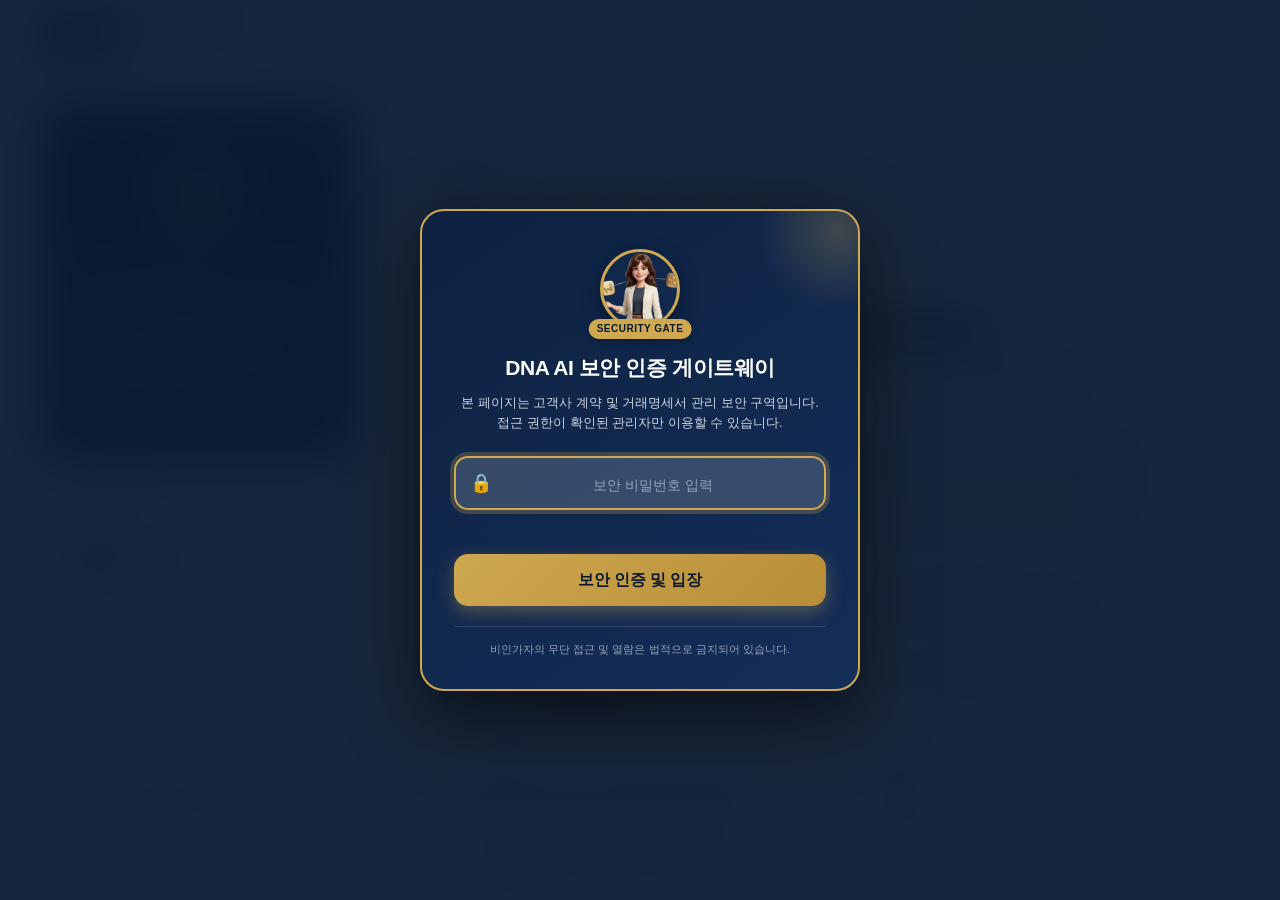
==== commit 27effbd0: "fix: restore script tag at bottom of contract index.html" ====
--- a/contract/index.html
+++ b/contract/index.html
@@ -954,4 +954,8 @@
   <!-- 계좌번호 복사 토스트 알림 -->
   <div id="toast" class="toast">입금 계좌번호가 클립보드에 복사되었습니다!</div>
 
-  </div> <!-- /#mainAppWrapper +  </div> <!-- /#mainAppWrapper -->
+
+  <script src="app.js?v=20261126_jeju_final_v2"></script>
+</body>
+</html> 
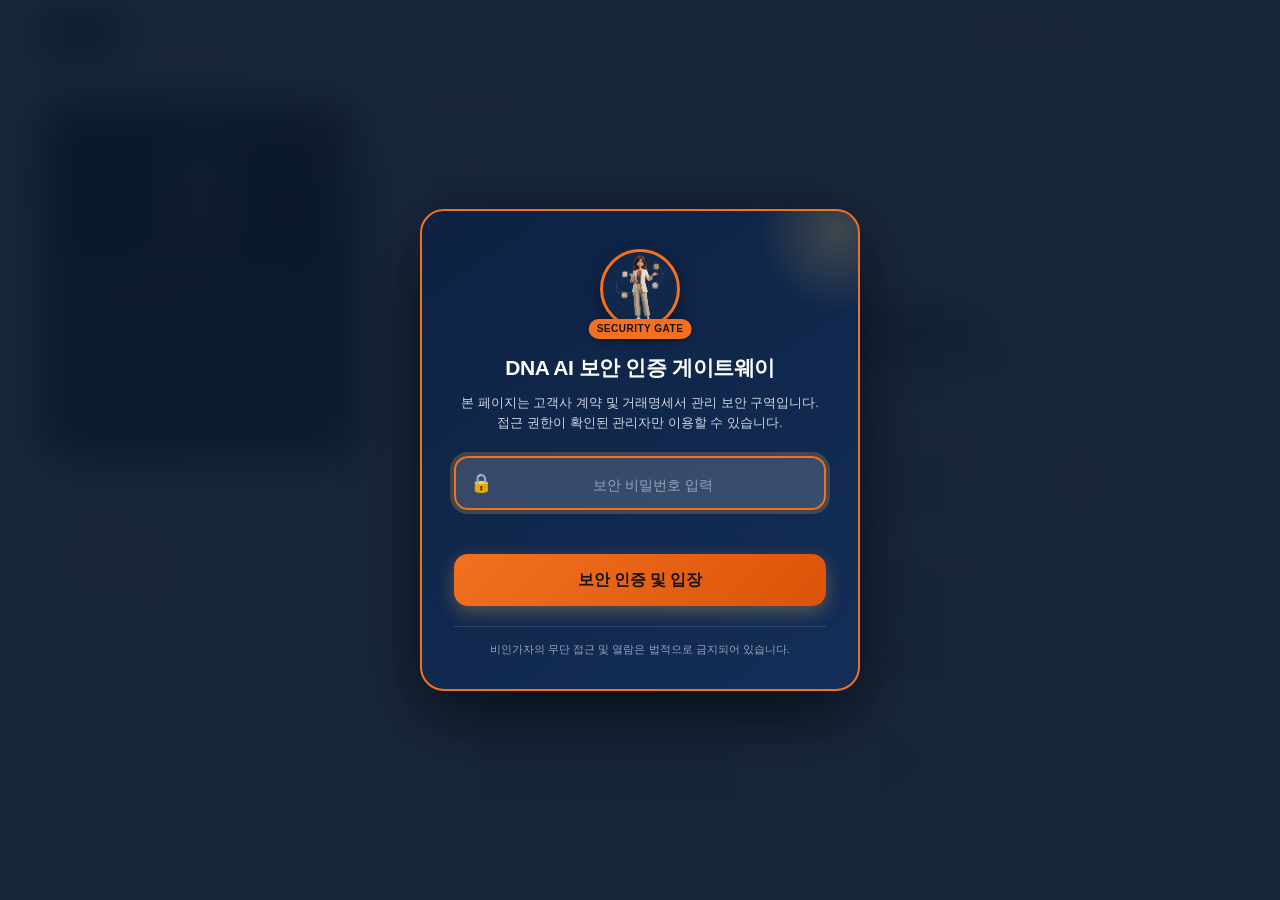
==== commit cd52e044: "feat: Deploy DANI E-Contract suite with security gate (pwd: 1121) and Hometax/Drive integration" ====
--- a/contract/index.html
+++ b/contract/index.html
@@ -1,961 +1,962 @@
-<!doctype html>
-<html lang="ko">
-<head>
-  <meta charset="utf-8">
-  <meta name="viewport" content="width=device-width, initial-scale=1">
-  <meta name="robots" content="noindex,nofollow">
-  <title>DNA AI 서비스 전자계약</title>
-  <link rel="stylesheet" href="styles.css?v=20261126_jeju_final_v2">
-  <script src="dani-asset.js?v=20261121_smartpass"></script>
-</head>
-<body>
-  <!-- 🔒 보안 인증 게이트웨이 (비밀번호 1121 통제 모달) -->
-  <div id="securityGateOverlay" class="security-gate-overlay">
-    <div class="security-gate-card">
-      <div class="gate-header">
-        <div class="gate-avatar-wrap">
-          <img src="dani-avatar.png" onerror="if(typeof DANI_AVATAR_SRC!=='undefined'){this.onerror=null;this.src=DANI_AVATAR_SRC;}" alt="DANI Security" class="gate-avatar">
-          <span class="gate-badge">SECURITY GATE</span>
-        </div>
-        <h2 class="gate-title">DNA AI 보안 인증 게이트웨이</h2>
-        <p class="gate-desc">본 페이지는 고객사 계약 및 거래명세서 관리 보안 구역입니다.<br>접근 권한이 확인된 관리자만 이용할 수 있습니다.</p>
-      </div>
-
-      <form id="securityGateForm" class="gate-form" onsubmit="return false;">
-        <div class="gate-input-wrap">
-          <span class="gate-icon">🔒</span>
-          <input type="password" id="securityPassword" class="gate-input" placeholder="보안 비밀번호 입력" autocomplete="off" maxlength="12" autofocus>
-        </div>
-        <p id="securityErrorMsg" class="gate-error-msg"></p>
-        <button type="button" id="btnVerifyPassword" class="btn-gate-submit">보안 인증 및 입장</button>
-      </form>
-
-      <div class="gate-footer">
-        <span>비인가자의 무단 접근 및 열람은 법적으로 금지되어 있습니다.</span>
-      </div>
-    </div>
-  </div>
-
-  <div id="mainAppWrapper" class="main-app-wrapper locked">
-  <!-- 상단 글로벌 바 -->
-  <header class="topbar">
-    <div class="brand">
-      <div class="brand-logo-wrap">
-        <span class="brand-dna">DNA</span>
-        <span class="brand-ai">AI</span>
-      </div>
-      <div class="brand-text">
-        <span class="brand-title">서비스 전자계약</span>
-        <span class="brand-sub">SUITE · DANI</span>
-      </div>
-    </div>
-    <div class="top-status">
-      <span class="brand-badge"><span class="pulse-dot"></span>DANI 자율 비서 가동 중</span>
-      <span class="prototype-badge">공식 온라인 계약</span>
-    </div>
-  </header>
-
-  <!-- 메인 레이아웃 -->
-  <main class="shell">
-    <!-- 좌측 단계 내비게이션 & DANI 비서 위젯 -->
-    <aside class="sidebar">
-      <!-- DANI 캐릭터 가이드 카드 -->
-      <div class="dani-card">
-        <div class="dani-avatar-wrapper">
-          <img src="dani-avatar.png" onerror="if(typeof DANI_AVATAR_SRC!=='undefined'){this.onerror=null;this.src=DANI_AVATAR_SRC;}" alt="AI 비서 DANI" class="dani-avatar">
-          <div class="dani-glow"></div>
-          <span class="dani-online-badge">AI DANI</span>
-        </div>
-        <div class="dani-dialogue-box">
-          <div class="dani-name-tag">
-            <span class="sparkle">✨</span> <strong>AI 마케팅 비서 DANI</strong>
-          </div>
-          <p id="daniMessage" class="dani-message">
-            안녕하세요 대표님! AI 마케팅 비서 <strong>DANI</strong>예요. 우리 매장의 성장을 이끌 맞춤형 솔루션을 선택해 보세요!
-          </p>
-        </div>
-      </div>
-
-      <!-- 진행 단계 리스트 -->
-      <div class="steps-box">
-        <p class="steps-title">계약 진행 단계</p>
-        <ol class="steps-list">
-          <li class="active" data-step-indicator="1">
-            <span class="num">1</span>
-            <div class="txt"><strong>상품 선택</strong><small>솔루션 및 플랜</small></div>
-          </li>
-          <li data-step-indicator="2">
-            <span class="num">2</span>
-            <div class="txt"><strong>고객사 정보</strong><small>계약자 및 사업자</small></div>
-          </li>
-          <li data-step-indicator="3">
-            <span class="num">3</span>
-            <div class="txt"><strong>핵심 약관</strong><small>업무 범위 및 책임</small></div>
-          </li>
-          <li data-step-indicator="4">
-            <span class="num">4</span>
-            <div class="txt"><strong>동의 및 전자서명</strong><small>개인정보 및 필기서명</small></div>
-          </li>
-          <li data-step-indicator="5">
-            <span class="num">5</span>
-            <div class="txt"><strong>최종 확인 및 발송</strong><small>입금안내 & PDF 교부</small></div>
-          </li>
-        </ol>
-      </div>
-
-      <div class="security-card">
-        <div class="sec-icon">🔒</div>
-        <div>
-          <strong>안전한 브라우저 암호화</strong>
-          <p>모든 데이터는 Web Crypto SHA-256 위변조 방지 인증이 적용됩니다.</p>
-        </div>
-      </div>
-    </aside>
-
-    <!-- 우측 메인 콘텐츠 폼 -->
-    <section class="workspace">
-      <!-- 진행률 바 -->
-      <div class="progress-track"><div id="progressBar" class="progress-bar"></div></div>
-
-      <form id="contractForm" novalidate>
-        <!-- STEP 1: 상품 선택 -->
-        <section class="panel active" data-step="1">
-          <div class="panel-header">
-            <span class="step-badge">STEP 01</span>
-            <h1>이용하실 솔루션을 선택해 주세요</h1>
-            <p class="lead">선택하신 상품에 맞춰 공급가액과 부가세(VAT 10%)가 실시간 자동 계산됩니다.</p>
-          </div>
-
-          <div class="product-grid">
-            <!-- 상품 1: Threads 자동화 (월 정기구독 - 의무 약정 없음) -->
-            <label class="product-card" id="cardThreads">
-              <input type="checkbox" name="products" value="threads" data-label="SNS-Threads 콘텐츠 자동화" checked>
-              <div class="card-check"><span class="check-icon">✓</span></div>
-              <div class="badge-commitment" style="background:#059669;color:#fff;">★ 의무 약정 없는 월 정기구독 (자유 해지)</div>
-              <div class="card-badge sub">월 정기구독 (의무 약정 없음)</div>
-              <h2 class="card-title">SNS-Threads 콘텐츠 자동화</h2>
-
-              <!-- 유연한 현장 금액 수정 컨트롤 (직접 수정/네고/인상) -->
-              <div class="custom-price-control" onclick="event.stopPropagation();">
-                <div style="display:flex;align-items:center;justify-content:space-between;margin-bottom:8px;">
-                  <span style="font-size:11.5px;font-weight:700;color:#1d4ed8;">✏️ 현장 영업 금액 자유 수정 (네고/인상)</span>
-                  <span style="font-size:10.5px;color:#64748b;">직접 타이핑 가능</span>
-                </div>
-                <div class="price-input-row">
-                  <label for="inputThreadsPrice">월 정기 이용료:</label>
-                  <div class="price-input-wrapper">
-                    <input type="number" id="inputThreadsPrice" name="customPriceThreads" value="190000" step="10000" class="input-inline-price">
-                    <span class="price-unit-tag">원</span>
-                  </div>
-                </div>
-                <div class="price-input-row">
-                  <label for="inputThreadsSetup">초기 셋팅비:</label>
-                  <div class="price-input-wrapper">
-                    <input type="number" id="inputThreadsSetup" name="customSetupThreads" value="100000" step="10000" class="input-inline-price">
-                    <span class="price-unit-tag">원</span>
-                  </div>
-                </div>
-                <div class="quick-preset-row">
-                  <button type="button" class="btn-preset" id="btnPresetStandard">정규 19만 (셋팅 10만)</button>
-                  <button type="button" class="btn-preset nego" id="btnPresetNego15">네고 15만 (셋팅 0)</button>
-                  <button type="button" class="btn-preset nego" id="btnPresetEarlyBird">특가 10만 (셋팅 0)</button>
-                  <button type="button" class="btn-preset raise" id="btnPresetRaise25">인상 25만 (셋팅 10만)</button>
-                </div>
-              </div>
-
-              <div class="card-calc-badge">
-                첫 달 납부: <strong id="threadsFirstMonthText">319,000원</strong> (VAT 10% 포함)
-                <small>※ 2회차부터 매월 <span id="threadsMonthlyVatText">209,000원</span> (VAT 포함) 갱신</small>
-                <div style="margin-top:6px;font-size:11.5px;color:#059669;font-weight:700;border-top:1px dashed #a7f3d0;padding-top:4px;">
-                  ✨ 의무 계약기간 없음: 월 단위 자유 구독 (해지 위약금 0원)
-                </div>
-              </div>
-              <ul class="card-features">
-                <li><strong>약정 조건:</strong> 부담 없는 <strong>의무 약정 기간 없음</strong> (월 단위 자동 갱신, 언제든 자유 해지)</li>
-                <li>1일 5회 골든타임 알고리즘 피드 맞춤 발행</li>
-                <li>브랜드 페르소나 및 헤리티지 심층 학습 카피라이팅</li>
-                <li>발행 전 고객 사전 승인 및 예약 발행 시스템</li>
-                <li>월간 성과 분석 및 유입 지표 리포트 제공</li>
-              </ul>
-            </label>
-
-            <!-- 상품 2: 마케팅 분석 및 컨설팅 (1회성 단건 - 약정 없음) -->
-            <label class="product-card" id="cardConsulting">
-              <input type="checkbox" name="products" value="consulting" data-label="AI 상권분석 및 마케팅 컨설팅">
-              <div class="card-check"><span class="check-icon">✓</span></div>
-              <div class="card-badge one" style="background:#475569;">1회성 단건 (약정 없음)</div>
-              <h2 class="card-title">AI 상권분석 및 마케팅 컨설팅</h2>
-
-              <!-- 유연한 단건 금액 수정 컨트롤 (직접 수정/네고/인상) -->
-              <div class="custom-price-control" onclick="event.stopPropagation();">
-                <div style="display:flex;align-items:center;justify-content:space-between;margin-bottom:8px;">
-                  <span style="font-size:11.5px;font-weight:700;color:#1d4ed8;">✏️ 컨설팅 견적 자유 수정 (네고/인상)</span>
-                  <span style="font-size:10.5px;color:#64748b;">직접 타이핑 가능</span>
-                </div>
-                <div class="price-input-row">
-                  <label for="inputConsultingPrice">컨설팅 공급가액:</label>
-                  <div class="price-input-wrapper">
-                    <input type="number" id="inputConsultingPrice" name="customPriceConsulting" value="490000" step="10000" class="input-inline-price">
-                    <span class="price-unit-tag">원</span>
-                  </div>
-                </div>
-                <div class="quick-preset-row">
-                  <button type="button" class="btn-preset" id="btnPresetConsultStd">정규 49만</button>
-                  <button type="button" class="btn-preset nego" id="btnPresetConsult39">네고 39만</button>
-                  <button type="button" class="btn-preset nego" id="btnPresetConsult29">특가 29만</button>
-                  <button type="button" class="btn-preset raise" id="btnPresetConsult59">인상 59만</button>
-                </div>
-                <div class="price-notice-text">※ 1회성 심층 진단 리포트 (약정 기간 없음 / 셋팅 요청 시 별도)</div>
-              </div>
-
-              <div class="card-calc-badge">
-                납부 총액: <strong id="consultingTotalText">539,000원</strong> (VAT 10% 포함)
-                <small>※ 진단 보고서 납품 및 대면/온라인 브리핑 포함 (1회 완결)</small>
-              </div>
-              <ul class="card-features">
-                <li><strong>약정 여부:</strong> <strong>약정 없음</strong> (단건 1회 완결 컨설팅)</li>
-                <li>네이버 스마트플레이스 SEO 및 카테고리 실측 진단</li>
-                <li>구글 비즈니스 프로필(GBP) 로컬 트래픽 최적화 가이드</li>
-                <li>차세대 생성형 AI(ChatGPT·Gemini) GEO 추천 팩트 분석</li>
-                <li>상권 반경 3km 내 핵심 경쟁사 포지셔닝 처방전</li>
-              </ul>
-            </label>
-          </div>
-
-          <div class="price-live-box">
-            <div class="live-title">
-              <span>📊 선택 솔루션 실시간 견적</span>
-              <small>공급가액 및 부가세 10% 투명 분리</small>
-            </div>
-            <div class="live-grid">
-              <div class="live-item">
-                <span class="label">공급가액 (합계)</span>
-                <span class="val" id="liveSubtotal">0원</span>
-              </div>
-              <div class="live-item">
-                <span class="label">부가가치세 (VAT 10%)</span>
-                <span class="val" id="liveVat">0원</span>
-              </div>
-              <div class="live-item total">
-                <span class="label">최종 입금 대상 금액</span>
-                <span class="val" id="liveTotal">0원</span>
-              </div>
-            </div>
-          </div>
-        </section>
-
-        <!-- STEP 2: 고객사 정보 -->
-        <section class="panel" data-step="2">
-          <div class="panel-header">
-            <span class="step-badge">STEP 02</span>
-            <h1>계약자 및 사업자 정보를 입력해 주세요</h1>
-            <p class="lead">계약 체결, 세금계산서 발행 및 맞춤형 서비스 셋팅에 필요한 정보입니다.</p>
-          </div>
-
-          <div class="form-grid">
-            <label class="form-group">
-              <span class="form-label">회사명 / 상호 (성명) <b>*</b></span>
-              <input type="text" name="customerName" autocomplete="organization" required placeholder="예: (주)제주오션팰리스호텔 / 디에르치과">
-            </label>
-            <label class="form-group">
-              <span class="form-label">대표자명 / 담당자명 <b>*</b></span>
-              <input type="text" name="representative" autocomplete="name" required placeholder="예: 강민호">
-            </label>
-            <label class="form-group">
-              <span class="form-label">대표자 생년월일 <b>*</b> <em>(계약자 식별 및 법적 효력 필수)</em></span>
-              <input type="text" name="birthDate" maxlength="10" required placeholder="예: 780512 (또는 1978.05.12)">
-              <small class="helper-text">※ 전자서명 및 정식 계약 당사자 특정용 고유 식별정보</small>
-            </label>
-            <label class="form-group">
-              <span class="form-label">사업자등록번호 <b>*</b> <em>(세금계산서 필수)</em></span>
-              <input type="text" name="businessNumber" required inputmode="numeric" placeholder="예: 616-81-98765">
-              <small class="helper-text">※ 세금계산서 청구 및 국세청 전송용</small>
-            </label>
-            <label class="form-group">
-              <span class="form-label">세금계산서 수신 이메일 <b>*</b></span>
-              <input type="email" name="email" autocomplete="email" required placeholder="reservation@oceanpalace.co.kr">
-              <small class="helper-text">※ 계약 완료본 PDF 및 세금계산서 수신 메일</small>
-            </label>
-            <label class="form-group">
-              <span class="form-label">연락처 (휴대전화) <b>*</b></span>
-              <input type="tel" name="phone" autocomplete="tel" required placeholder="010-3849-5921">
-              <small class="helper-text">※ 계약 진행 및 긴급 알림 수신용</small>
-            </label>
-            <label class="form-group wide">
-              <span class="form-label">사업장 주소 <em>(선택)</em></span>
-              <input type="text" name="businessAddress" placeholder="예: 제주특별자치도 서귀포시 중앙로 14">
-            </label>
-            <label class="form-group wide">
-              <span class="form-label">법인등록번호 <em>(법인 고객사인 경우 입력)</em></span>
-              <input type="text" name="corpNumber" placeholder="예: 220111-0000000">
-            </label>
-          </div>
-
-          <div class="info-alert">
-            <span class="alert-icon">🛡️</span>
-            <div>
-              <strong>계약 당사자 식별 및 고유정보 보호 규정</strong>
-              <p>수집된 대표자 생년월일 및 사업자 정보는 전자상거래법 제6조 및 전자서명법 제3조에 따라 정식 계약 체결, 본인확인 및 국세청 세금계산서 발급에만 사용되며 암호화되어 안전하게 관리됩니다.</p>
-            </div>
-          </div>
-        </section>
-
-        <!-- STEP 3: 핵심 약관 확인 -->
-        <section class="panel" data-step="3">
-          <div class="panel-header">
-            <span class="step-badge">STEP 03</span>
-            <h1>투명하고 안전한 핵심 약관을 확인해 주세요</h1>
-            <p class="lead">공급자와 고객 상호 간의 권리와 의무를 보호하기 위한 규정입니다.</p>
-          </div>
-
-          <div class="terms-container">
-            <details class="term-item" open>
-              <summary>
-                <span class="term-title">제1조 (서비스 제공 범위 및 운영 원칙)</span>
-                <span class="term-tag">필수 확인</span>
-              </summary>
-              <div class="term-body">
-                <p>1. 공급자는 고객이 선택한 솔루션(Threads 콘텐츠 자동화 또는 AI 마케팅 분석 컨설팅)에 따라 맞춤형 서비스를 성실히 수행합니다.</p>
-                <p>2. 콘텐츠 자동화의 구체적인 게시 채널, 타겟 페르소나, 주간 게시 횟수 및 검수 일정은 서비스 개시 전 고객과 상호 확정합니다.</p>
-                <p>3. 소셜 미디어 플랫폼(Meta 등)의 정책 변경이나 제3자 네트워크 장애가 발생할 경우, 공급자는 즉각 대체 방안을 마련하여 고객에게 안내합니다.</p>
-              </div>
-            </details>
-
-            <details class="term-item" open>
-              <summary>
-                <span class="term-title">제2조 (요금, 월 정기구독 및 결제 규정 - 의무 약정 없음)</span>
-                <span class="term-tag">필수 확인</span>
-              </summary>
-              <div class="term-body">
-                <p>1. 모든 서비스 비용은 부가가치세(VAT 10%)가 별도로 산정되며, 최종 입금 금액에 합산 청구됩니다.</p>
-                <p>2. <strong>[의무 약정 없음]</strong> 본 서비스는 고객사의 운영 자율성과 편의를 위하여 <strong>의무 계약기간(의무 약정)이 적용되지 않으며</strong>, 월 단위 정기구독 방식으로 운영됩니다. 고객은 언제든 위약금 없이 서비스를 연장 또는 해지할 수 있습니다. (AI 상권분석 컨설팅 또한 1회성 단건 완결 상품입니다.)</p>
-                <p>3. Threads 자동화 월 구독은 계약 체결 시 '초기 설정비 + 1회차 구독료'를 선납하며, 2회차부터 매월 정기 결제일에 계좌 입금 또는 결제로 갱신 청구됩니다.</p>
-                <p>4. 입금 확인 즉시 국세청 홈택스 전자세금계산서 또는 현금영수증이 자동 발행됩니다.</p>
-              </div>
-            </details>
-
-            <details class="term-item" open>
-              <summary>
-                <span class="term-title">제3조 (고객 검수 의무 및 AI 결과물 책임 한계)</span>
-                <span class="term-tag">필수 확인</span>
-              </summary>
-              <div class="term-body">
-                <p>1. 생성형 AI가 작성한 원고는 고객의 고유 브랜드 가치와 사실관계를 반영하므로, 고객은 사전 공유된 원고에 대해 지정 기간 내 검수 및 승인을 진행합니다.</p>
-                <p>2. 공급자는 최적화된 마케팅 알고리즘과 노출 기술을 제공하지만, 개별 매장의 실제 매출액, 팔로워 증가수 등 특정 정량적 사업 성과를 절대적으로 보장하지 않습니다.</p>
-                <p>3. 단, 공급자의 고의 또는 중대한 과실로 인하여 발생한 법적 손해에 대해서는 관련 법령에 따라 책임을 부담합니다.</p>
-              </div>
-            </details>
-
-            <details class="term-item" open>
-              <summary>
-                <span class="term-title">제4조 (계약 해지, 위약금 면제, 환불 및 자료 반환)</span>
-                <span class="term-tag">필수 확인</span>
-              </summary>
-              <div class="term-body">
-                <p>1. 월 구독 서비스는 의무 약정 기간이 없으므로, 차기 결제일 7일 전까지 서면(이메일 또는 메신저) 통지로 자유롭게 해지할 수 있으며 별도의 위약금이 발생하지 않습니다.</p>
-                <p>2. 이미 셋팅이 완료된 초기 설정비 및 해당 월에 이미 정상 제작/발행된 원고에 대해서는 일할 계산에 따라 정산 후 잔여액을 환불 처리합니다.</p>
-                <p>3. 계약 종료 시 공급자는 고객으로부터 위임받은 모든 계정 연동 권한을 해제하고, 기획 자료를 안전하게 인계 및 파기합니다.</p>
-              </div>
-            </details>
-          </div>
-
-          <label class="agree-card">
-            <input type="checkbox" name="termsExplained" id="termsExplained" required>
-            <div class="agree-content">
-              <strong>위 핵심 약관에 대한 설명을 상세히 읽고 모두 이해하였으며 이에 동의합니다.</strong>
-              <small>공급자와 고객 간 상호 권리·의무 및 환불/검수 규정을 승인합니다.</small>
-            </div>
-          </label>
-        </section>
-
-        <!-- STEP 4: 개인정보 동의 및 전자서명 -->
-        <section class="panel" data-step="4">
-          <div class="panel-header">
-            <span class="step-badge">STEP 04</span>
-            <h1>개인정보 수집 동의 및 전자서명을 진행해 주세요</h1>
-            <p class="lead">전자문서 및 전자거래 기본법 제4조에 의거하여 법적 구속력을 갖는 정식 전자계약입니다.</p>
-          </div>
-
-          <!-- 개인정보 수집 이용 동의 테이블 -->
-          <div class="consent-table-card">
-            <div class="table-header">
-              <strong>개인정보 수집 및 이용 동의</strong>
-              <span class="required-badge">필수 동의</span>
-            </div>
-            <table class="legal-table">
-              <tbody>
-                <tr>
-                  <th>수집 목적</th>
-                  <td>전자계약 체결 및 이행, 세금계산서 발행, 서비스 전담 셋팅, 고객 상담 및 분쟁 해결</td>
-                </tr>
-                <tr>
-                  <th>수집 항목</th>
-                  <td>상호(성명), 대표자명, <strong>대표자 생년월일(고유식별정보)</strong>, 법인등록번호, 사업자등록번호, 휴대전화번호, 이메일, 사업장주소, 전자서명 데이터</td>
-                </tr>
-                <tr>
-                  <th>보유 및 이용기간</th>
-                  <td><strong>전자상거래 등에서의 소비자보호에 관한 법률에 의거 계약 및 대금결제 기록 5년간 안전하게 보존 후 영구 파기</strong></td>
-                </tr>
-                <tr>
-                  <th>동의 거부 권리</th>
-                  <td>귀하는 개인정보 수집·이용에 동의하지 않을 권리가 있으나, 계약 체결에 필수적인 항목이므로 미동의 시 서비스 이용이 제한됩니다.</td>
-                </tr>
-              </tbody>
-            </table>
-            <label class="agree-card inner-consent-card">
-              <input type="checkbox" name="privacyConsent" id="privacyConsent" required>
-              <div class="agree-content">
-                <strong>위 개인정보 수집 및 이용 내용(5년 보존 조항 포함)을 확인하였으며 동의합니다.</strong>
-                <small>전자상거래법에 따른 계약 및 결제 기록 5년 안전 보존 규정에 동의합니다. (전자서명 시 자동 동의)</small>
-              </div>
-            </label>
-          </div>
-
-          <!-- 전자서명 캔버스 영역 -->
-          <div class="signature-box">
-            <div class="sig-header">
-              <div>
-                <strong>계약자 전자서명 (Digital Signature)</strong>
-                <p>아래 박스 안에 마우스나 터치펜, 손가락으로 정자 서명을 입력해 주세요.</p>
-              </div>
-              <div class="sig-status" id="signatureStatus">서명 대기 중</div>
-            </div>
-            <div class="canvas-container">
-              <canvas id="signaturePad" width="800" height="220"></canvas>
-              <div class="canvas-watermark">DNA AI SUIT E-SIGNATURE</div>
-            </div>
-            <div class="sig-footer">
-              <button type="button" class="btn-clear" id="clearSignature">🔄 서명 다시 쓰기</button>
-              <span class="sig-guide-text">※ 서명이 완료되면 상하단 모든 법적 동의가 자동으로 체크되어 즉시 진행 가능합니다. ✨</span>
-            </div>
-          </div>
-
-          <label class="agree-card">
-            <input type="checkbox" name="electronicAgreement" id="electronicAgreement" required>
-            <div class="agree-content">
-              <strong>본인은 계약의 당사자 또는 적법한 권한을 가진 대리인이며, 위 전자서명을 최종 계약 체결 의사표시로 사용하는 데 동의합니다.</strong>
-              <small>전자서명법 제3조에 따라 공인전자서명과 동등한 법적 효력을 갖습니다.</small>
-            </div>
-          </label>
-        </section>
-
-        <!-- STEP 5: 최종 확인, 입금계좌 및 발송 -->
-        <section class="panel" data-step="5">
-          <div class="panel-header">
-            <span class="step-badge final">FINAL STEP</span>
-            <h1>계약 체결이 완료되었습니다!</h1>
-            <p class="lead">최종 입금 대상 금액과 공식 입금 계좌를 확인하시고, 공식 PDF 저장 및 이메일 교부를 진행해 주세요.</p>
-          </div>
-
-          <!-- 인쇄 및 교부용 정규 계약서 렌더링 카드 -->
-          <div class="contract-doc-card" id="contractDoc">
-            <div class="doc-header">
-              <div class="doc-title-wrap">
-                <span class="doc-type">표준 전자계약서</span>
-                <h2 class="doc-title">DNA AI 서비스 이용 계약서</h2>
-                <span class="doc-subtitle">SNS 자동화 및 AI 마케팅 진단 솔루션</span>
-              </div>
-              <div class="doc-seal">
-                <div class="seal-circle">
-                  <span>투어티플레이스</span>
-                  <strong>DNA AI</strong>
-                  <small>OFFICIAL</small>
-                </div>
-              </div>
-            </div>
-
-            <!-- 계약 체결 내역 요약 DL -->
-            <div id="summary" class="summary-box"></div>
-
-            <!-- 최종 결제 및 입금금액 하이라이트 박스 -->
-            <div class="payment-highlight-box">
-              <div class="pay-head">
-                <span class="badge-pay">결제 및 입금 청구 내역</span>
-                <span class="pay-notice">※ 부가가치세 10%가 투명하게 포함된 최종 입금액입니다.</span>
-              </div>
-              <div class="pay-grid">
-                <div class="pay-item">
-                  <span class="tit">공급가액</span>
-                  <span class="num" id="finalSubtotal">0원</span>
-                </div>
-                <div class="pay-item">
-                  <span class="tit">부가가치세 (VAT 10%)</span>
-                  <span class="num" id="finalVat">0원</span>
-                </div>
-                <div class="pay-item highlight">
-                  <span class="tit">최종 입금 합계금액</span>
-                  <strong class="total-num" id="finalTotal">0원</strong>
-                </div>
-              </div>
-            </div>
-
-            <!-- 공식 입금 계좌 카드 -->
-            <div class="bank-account-card">
-              <div class="bank-header">
-                <div class="bank-brand">
-                  <span class="bank-icon">🏦</span>
-                  <strong>공식 지정 입금 계좌</strong>
-                </div>
-                <span class="tax-tag">세금계산서 100% 자동 발행</span>
-              </div>
-              <div class="bank-content">
-                <div class="bank-info-row">
-                  <span class="bank-name">카카오뱅크</span>
-                  <span class="account-number" id="accountNumber">3333-38-9917516</span>
-                  <button type="button" class="btn-copy" id="btnCopyAccount">계좌번호 복사</button>
-                  <button type="button" class="btn-copy" id="btnViewBankbook" style="background:#fef08a;color:#854d0e;border-color:#fde047;">📄 통장사본 확인</button>
-                </div>
-                <div class="bank-holder-row">
-                  <span>예금주: <strong>정성윤(투어티플레이스)</strong> (개인사업자통장)</span>
-                  <span class="deposit-tip">※ 계약자 상호명으로 입금해 주시면 확인 즉시 전담 마케팅 셋팅이 착수됩니다.</span>
-                </div>
-              </div>
-            </div>
-
-            <!-- 공급자 및 고객 정보 (쌍방 대조표) -->
-            <div class="party-table-wrap">
-              <table class="party-table">
-                <thead>
-                  <tr>
-                    <th style="width: 50%;">공급자 (서비스 제공자)</th>
-                    <th style="width: 50%;">고객사 (서비스 이용자)</th>
-                  </tr>
-                </thead>
-                <tbody>
-                  <tr>
-                    <td>
-                      <p><strong>상호:</strong> 투어티플레이스 (DNA AI SUIT)</p>
-                      <p><strong>대표자:</strong> 정성윤 | <strong>기술이사:</strong> 최두리</p>
-                      <p><strong>사업자등록번호:</strong> 546-12-01988</p>
-                      <p><strong>사업장:</strong> 대전광역시 유성구 용계동 힐스테이트 2차</p>
-                      <p><strong>Director:</strong> 010-8587-0235 | dani90dna@gmail.com</p>
-                    </td>
-                    <td>
-                      <p><strong>상호(성명):</strong> <span id="partyCustomerName">-</span></p>
-                      <p><strong>대표자/담당자:</strong> <span id="partyRepresentative">-</span> (생년월일: <span id="partyBirthDate">-</span>)</p>
-                      <p><strong>사업자번호:</strong> <span id="partyBizNumber">-</span></p>
-                      <p><strong>연락처 / 메일:</strong> <span id="partyContact">-</span></p>
-                      <p><strong>체결 일시:</strong> <span id="partySignedAt">-</span></p>
-                    </td>
-                  </tr>
-                </tbody>
-              </table>
-            </div>
-
-            <!-- 디지털 무결성 감사 코드 스탬프 -->
-            <div class="audit-stamp-bar">
-              <div class="stamp-left">
-                <span class="stamp-icon">🛡️</span>
-                <span><strong>SHA-256 계약 무결성 검증 코드:</strong> <code id="cryptoHash">계산 중...</code></span>
-              </div>
-              <div class="stamp-right">
-                <span>감사 기록 완료 (위변조 방지)</span>
-              </div>
-            </div>
-          </div>
-
-          <!-- 인쇄 시 페이지 분할 구분자 (1P 계약서 -> 2P 거래명세서) -->
-          <div class="print-page-break"></div>
-
-          <!-- 2페이지: 공식 거래명세표 (거래명세서) -->
-          <div class="contract-doc-card statement-card" id="statementDoc">
-            <div class="doc-header statement-header">
-              <div class="doc-title-wrap">
-                <span class="doc-type statement-type">세무·회계 공식 증빙</span>
-                <h2 class="doc-title">거 래 명 세 표</h2>
-                <span class="doc-subtitle">( 공급받는자 보관용 / 세금계산서 청구 겸용 )</span>
-              </div>
-              <div class="doc-date-wrap">
-                <span class="statement-date-label">작성일자</span>
-                <strong class="statement-date-val" id="statementDate">2026년 11월 21일</strong>
-              </div>
-            </div>
-
-            <!-- 공급자 / 공급받는자 표 -->
-            <div class="statement-parties-grid">
-              <!-- 공급자 -->
-              <table class="stmt-party-table supplier">
-                <tbody>
-                  <tr>
-                    <th rowspan="5" class="party-side-th">공<br>급<br>자</th>
-                    <th>등록번호</th>
-                    <td colspan="3"><strong class="highlight-biz">546-12-01988</strong></td>
-                  </tr>
-                  <tr>
-                    <th>상호(법인명)</th>
-                    <td>투어티플레이스 (DNA AI)</td>
-                    <th>성명</th>
-                    <td>
-                      정성윤
-                      <span class="mini-seal">직인생략</span>
-                    </td>
-                  </tr>
-                  <tr>
-                    <th>사업장 주소</th>
-                    <td colspan="3">대전광역시 유성구 용계동 힐스테이트 2차</td>
-                  </tr>
-                  <tr>
-                    <th>업태</th>
-                    <td>서비스, IT</td>
-                    <th>종목</th>
-                    <td>소프트웨어 개발, 마케팅 컨설팅</td>
-                  </tr>
-                  <tr>
-                    <th>연락처 / 메일</th>
-                    <td colspan="3">010-8587-0235 / dani90dna@gmail.com</td>
-                  </tr>
-                </tbody>
-              </table>
-
-              <!-- 공급받는자 -->
-              <table class="stmt-party-table customer">
-                <tbody>
-                  <tr>
-                    <th rowspan="5" class="party-side-th">공<br>급<br>받<br>는<br>자</th>
-                    <th>등록번호</th>
-                    <td colspan="3"><strong id="stmtCustomerBiz">-</strong></td>
-                  </tr>
-                  <tr>
-                    <th>상호(법인명)</th>
-                    <td><span id="stmtCustomerName">-</span></td>
-                    <th>성명</th>
-                    <td><span id="stmtRepresentative">-</span></td>
-                  </tr>
-                  <tr>
-                    <th>사업장 주소</th>
-                    <td colspan="3"><span id="stmtCustomerAddress">-</span></td>
-                  </tr>
-                  <tr>
-                    <th>담당자 메일</th>
-                    <td colspan="3"><span id="stmtCustomerEmail">-</span></td>
-                  </tr>
-                  <tr>
-                    <th>담당자 연락처</th>
-                    <td colspan="3"><span id="stmtCustomerPhone">-</span></td>
-                  </tr>
-                </tbody>
-              </table>
-            </div>
-
-            <!-- 합계 금액 선언 바 -->
-            <div class="statement-total-bar">
-              <span class="bar-label">합계금액 (공급가액 + 세액)</span>
-              <div class="bar-values">
-                <span class="kor-price" id="stmtKorPrice">일금 삼십일만구천 원정</span>
-                <span class="num-price">( ₩ <strong id="stmtNumPrice">319,000</strong> )</span>
-              </div>
-            </div>
-
-            <!-- 거래 세부 품목 테이블 -->
-            <table class="statement-items-table">
-              <thead>
-                <tr>
-                  <th style="width: 5%;">No.</th>
-                  <th style="width: 10%;">월/일</th>
-                  <th style="width: 35%;">품목명 (규격 / 서비스 내용)</th>
-                  <th style="width: 8%;">수량</th>
-                  <th style="width: 14%;">단가</th>
-                  <th style="width: 14%;">공급가액</th>
-                  <th style="width: 14%;">세액 (VAT 10%)</th>
-                </tr>
-              </thead>
-              <tbody id="statementItemsBody">
-                <!-- JavaScript 동적 생성 -->
-              </tbody>
-              <tfoot>
-                <tr class="stmt-total-row">
-                  <th colspan="3" class="total-label-cell">소계 및 합계 (VAT 포함)</th>
-                  <th id="stmtTotalQty">1</th>
-                  <th>-</th>
-                  <th id="stmtSubtotal">290,000원</th>
-                  <th id="stmtVat">29,000원</th>
-                </tr>
-              </tfoot>
-            </table>
-
-            <!-- 하단 입금 계좌 및 영수 안내 -->
-            <div class="statement-footer-card">
-              <div class="stmt-bank-box">
-                <span class="tit">입금 계좌:</span>
-                <strong>카카오뱅크 3333-38-9917516</strong>
-                <span class="holder">예금주: 정성윤(투어티플레이스)</span>
-              </div>
-              <div class="stmt-sign-box">
-                <p>위 금액을 정히 <strong>영수(청구)</strong>합니다.</p>
-                <div class="stmt-seal-stamp">
-                  <span>투어티플레이스 대표 정성윤</span>
-                  <div class="stamp-circle">인</div>
-                </div>
-              </div>
-            </div>
-            <div class="stmt-note-text">
-              ※ 본 거래명세표는 DNA AI 서비스 전자계약서와 일체로 유효하며, 입금 확인 즉시 국세청 홈택스 전자세금계산서가 발행됩니다.
-            </div>
-          </div>
-
-          <!-- 인쇄 시 페이지 분할 구분자 (2P 거래명세서 -> 3P 서비스 이용약관 및 개인정보 동의서) -->
-          <div class="print-page-break"></div>
-
-          <!-- 3페이지: 서비스 표준 이용약관 및 개인정보 수집·이용(취득) 동의서 (별지 제1호 부속합의서) -->
-          <div class="contract-doc-card legal-terms-doc-card" id="termsDoc">
-            <div class="doc-header terms-header">
-              <div class="doc-title-wrap">
-                <span class="doc-type terms-type">계약 부속 합의서 (별지 제1호)</span>
-                <h2 class="doc-title">서비스 표준이용약관 및 개인정보 수집·이용 동의서</h2>
-                <span class="doc-subtitle">본 문서는 DNA AI 서비스 이용계약서의 불가분의 일부를 구성하며 법적 구속력을 갖습니다.</span>
-              </div>
-              <div class="doc-date-wrap">
-                <span class="statement-date-label">체결·교부일자</span>
-                <strong class="statement-date-val" id="termsDocDate">2026년 11월 26일</strong>
-              </div>
-            </div>
-
-            <!-- 약관 본문 4개조 (컴팩트 정밀 서식) -->
-            <div class="terms-print-section">
-              <div class="terms-section-title">
-                <span class="section-badge">부속서류 01</span>
-                <strong>DNA AI 서비스 표준 이용약관 (핵심 규정 전문)</strong>
-              </div>
-              <div class="terms-articles-grid">
-                <div class="term-article-card">
-                  <h4 class="article-title">제1조 (서비스 제공 범위 및 운영 원칙)</h4>
-                  <p class="article-text">
-                    ① 공급자는 고객이 선택한 솔루션(SNS-Threads 콘텐츠 자동화 또는 AI 마케팅 분석 컨설팅)을 성실히 수행합니다.<br>
-                    ② 콘텐츠 자동화의 세부 발행 채널, 타겟 페르소나, 주간 발행 횟수 및 검수 일정은 사전 상호 확정합니다.<br>
-                    ③ 소셜 미디어 플랫폼(Meta 등)의 정책 변경 시 공급자는 즉각 대체 방안을 마련하여 고객에게 안내합니다.
-                  </p>
-                </div>
-
-                <div class="term-article-card">
-                  <h4 class="article-title">제2조 (이용요금 및 결제 규정 - 의무 약정 없음)</h4>
-                  <p class="article-text">
-                    ① 모든 서비스 비용은 부가가치세(VAT 10%)가 별도로 산정되며, 최종 입금 금액에 합산 청구됩니다.<br>
-                    ② <strong>[의무 약정 없음]</strong> 본 서비스는 고객사의 운영 자율성을 위해 <strong>의무 계약기간(의무 약정)이 적용되지 않으며</strong>, 월 단위 정기구독으로 자유롭게 이용 및 해지할 수 있습니다.<br>
-                    ③ 월 구독은 체결 시 '초기 셋팅비 + 1회차 구독료' 선납 후, 2회차부터 매월 약정일에 정기 청구됩니다.<br>
-                    ④ 입금 확인 즉시 국세청 홈택스 전자세금계산서 또는 현금영수증이 자동 발행됩니다.
-                  </p>
-                </div>
-
-                <div class="term-article-card">
-                  <h4 class="article-title">제3조 (고객 검수 의무 및 AI 결과물 책임 한계)</h4>
-                  <p class="article-text">
-                    ① 생성형 AI 원고는 고객의 고유 브랜드 가치와 사실관계를 반영하므로, 고객은 사전 공유된 원고에 대해 지정 기간 내 검수를 진행합니다.<br>
-                    ② 공급자는 최적화된 마케팅 알고리즘을 제공하나, 개별 매장의 실제 매출액이나 팔로워 수 등 특정 정량 성과를 절대 보장하지 않습니다.<br>
-                    ③ 공급자의 고의 또는 중대한 과실로 인하여 발생한 법적 손해는 관련 법령에 따라 책임을 부담합니다.
-                  </p>
-                </div>
-
-                <div class="term-article-card">
-                  <h4 class="article-title">제4조 (계약 해지, 위약금 면제 및 환불 규정)</h4>
-                  <p class="article-text">
-                    ① 월 구독 서비스는 의무 약정 기간이 없으므로, 차기 결제일 7일 전까지 서면(이메일/메신저) 통지로 자유롭게 해지 가능하며 <strong>별도 위약금이 일체 발생하지 않습니다.</strong><br>
-                    ② 이미 셋팅 완료된 초기 셋팅비 및 해당 월 정상 발행 원고에 대해서는 일할 정산 후 잔여액을 환불합니다.<br>
-                    ③ 계약 종료 시 계정 연동 권한을 즉시 해제하고 기획 자료를 안전하게 인계 및 파기합니다.
-                  </p>
-                </div>
-              </div>
-            </div>
-
-            <!-- 개인정보 수집 및 이용 동의서 (법정 서식) -->
-            <div class="privacy-print-section">
-              <div class="terms-section-title">
-                <span class="section-badge">부속서류 02</span>
-                <strong>개인정보 수집 및 이용(취득) 동의서</strong>
-                <span class="terms-legal-ref">전자상거래 등에서의 소비자보호에 관한 법률 및 개인정보 보호법 준수</span>
-              </div>
-              <table class="terms-privacy-table">
-                <tbody>
-                  <tr>
-                    <th>수집·이용 목적</th>
-                    <td>전자계약 체결 및 이행, 세금계산서 발행, 서비스 전담 셋팅, 고객 상담 및 분쟁 해결</td>
-                  </tr>
-                  <tr>
-                    <th>수집 항목</th>
-                    <td>상호(성명), 대표자명, <strong>대표자 생년월일(고유식별정보)</strong>, 법인등록번호, 사업자등록번호, 휴대전화번호, 이메일, 사업장주소, 전자서명 데이터</td>
-                  </tr>
-                  <tr>
-                    <th>보유 및 이용기간</th>
-                    <td><strong>전자상거래 등에서의 소비자보호에 관한 법률 제6조에 의거 계약 및 대금결제 기록 5년간 안전하게 보존 후 영구 파기</strong></td>
-                  </tr>
-                  <tr>
-                    <th>동의 거부 권리</th>
-                    <td>귀하는 동의를 거부할 권리가 있으나, 계약 체결에 필수적인 항목이므로 미동의 시 서비스 이용이 제한됩니다.</td>
-                  </tr>
-                </tbody>
-              </table>
-
-              <div class="terms-consent-badges">
-                <div class="consent-badge-item checked">
-                  <span class="chk-icon">☑</span>
-                  <span><strong>개인정보 수집 및 이용 동의 완료:</strong> 위 개인정보 수집·이용 및 5년 안전 보존 조항에 정히 동의함.</span>
-                </div>
-                <div class="consent-badge-item checked">
-                  <span class="chk-icon">☑</span>
-                  <span><strong>전자문서 법적 구속력 동의 완료:</strong> 전자문서 및 전자거래 기본법 제4조 및 전자서명법 제3조에 따라 효력 인정함.</span>
-                </div>
-              </div>
-            </div>
-
-            <!-- 계약 당사자 서명 및 무결성 확인 -->
-            <div class="terms-parties-footer">
-              <div class="terms-party-col supplier-col">
-                <div class="party-role-tag">서비스 공급자</div>
-                <p><strong>상호:</strong> 투어티플레이스 (DNA AI SUIT)</p>
-                <p><strong>대표자:</strong> 정성윤 (인)</p>
-                <p><strong>사업자등록번호:</strong> 546-12-01988</p>
-                <div class="supplier-seal-mark">
-                  <span>투어티플레이스</span>
-                  <div class="mini-seal-stamp">직인생략</div>
-                </div>
-              </div>
-
-              <div class="terms-party-col customer-col">
-                <div class="party-role-tag customer-tag">서비스 이용자 (계약자)</div>
-                <p><strong>고객사명:</strong> <span id="termsCustomerName">-</span></p>
-                <p><strong>대표자/담당자:</strong> <span id="termsRepresentative">-</span> (생년월일: <span id="termsBirthDate">-</span>)</p>
-                <p><strong>사업자등록번호:</strong> <span id="termsBizNumber">-</span></p>
-                <div class="terms-sign-wrap">
-                  <span class="sign-label">전자서명 날인:</span>
-                  <img id="termsCustomerSignImg" class="terms-sig-preview" alt="계약자 전자서명 날인">
-                </div>
-              </div>
-            </div>
-
-            <!-- 하단 무결성 감사 코드 -->
-            <div class="terms-audit-footer">
-              <span class="audit-icon">🛡️</span>
-              <span><strong>무결성 감사 인증 코드:</strong> <code id="termsCryptoHash">-</code></span>
-              <span class="audit-status">위변조 방지 SHA-256 Web Crypto 검증 완료</span>
-            </div>
-          </div>
-
-          <!-- 최종 확인 체크 -->
-          <label class="agree-card final-confirm-card">
-            <input type="checkbox" name="finalConfirm" id="finalConfirm" required>
-            <div class="agree-content">
-              <strong>위 계약서, 거래명세표, 서비스 이용약관 및 개인정보 수집·이용 동의서의 모든 내역, 최종 입금금액 및 입금계좌를 확인하였으며 정식 체결·교부에 동의합니다.</strong>
-            </div>
-          </label>
-
-          <!-- 핵심 액션 버튼 영역: PDF 저장 & Gmail 전송 & 홈택스 세금계산서 다운로드 -->
-          <div class="action-buttons-group">
-            <button type="button" class="btn-action btn-pdf" id="completeContract">
-              <span class="btn-icon">📄</span>
-              <div class="btn-txt">
-                <strong>계약서·명세표·약관동의서 PDF 저장</strong>
-                <small>공식 3페이지 완결 세트 A4 PDF 다운로드</small>
-              </div>
-            </button>
-
-            <button type="button" class="btn-action btn-gmail" id="btnSendGmail">
-              <span class="btn-icon">✉️</span>
-              <div class="btn-txt">
-                <strong>Gmail로 계약서 발송하기</strong>
-                <small>Google 드라이브 첨부 & 입금안내 자동 완성</small>
-              </div>
-            </button>
-
-            <button type="button" class="btn-action btn-hometax" id="btnDownloadHometax">
-              <span class="btn-icon">🧾</span>
-              <div class="btn-txt">
-                <strong>홈택스 전자세금계산서 엑셀 다운로드</strong>
-                <small>국세청 표준 양식 1초 일괄등록용</small>
-              </div>
-            </button>
-          </div>
-
-          <p id="completeMessage" class="complete-message" role="status"></p>
-        </section>
-
-        <!-- 하단 단계 이동 버튼 -->
-        <div class="nav-actions">
-          <button type="button" class="secondary" id="prevBtn">이전 단계</button>
-          <button type="button" class="primary" id="nextBtn">다음 단계로 이동</button>
-        </div>
-      </form>
-    </section>
-  </main>
-
-  <!-- DANI 이메일 첨부 안내 모달 (Gmail 연동 시 자동 팝업) -->
-  <div id="emailGuideModal" class="modal-overlay">
-    <div class="modal-box">
-      <div class="modal-header">
-        <div class="modal-dani">
-          <img src="dani-avatar.png" onerror="if(typeof DANI_AVATAR_SRC!=='undefined'){this.onerror=null;this.src=DANI_AVATAR_SRC;}" alt="DANI" class="modal-dani-avatar">
-          <div>
-            <strong>DANI의 메일 첨부 안내</strong>
-            <small>Gmail 작성창이 새 창으로 열렸습니다! ✨</small>
-          </div>
-        </div>
-        <button type="button" class="modal-close" id="btnCloseModal">&times;</button>
-      </div>
-      <div class="modal-body">
-        <div class="modal-step-badge">구글 드라이브 연동 안내</div>
-        <p class="modal-desc">
-          지메일 작성창 하단의 <strong>Google 드라이브 아이콘(▲)</strong>을 누르시면 구글 드라이브에 저장된 계약서 원본을 1초 만에 바로 첨부하실 수 있습니다!
-        </p>
-        <div class="guide-actions-list">
-          <div class="guide-item highlight-gdrive">
-            <span class="guide-icon">▲</span>
-            <div>
-              <strong>방법 1 (가장 간편): Gmail 하단 [Google 드라이브 아이콘] 클릭</strong>
-              <p>열린 Gmail 창 아래쪽 <strong>Google 드라이브(▲)</strong>를 누르신 후, [최근] 탭에서 방금 저장된 계약서 파일을 선택하시면 즉시 첨부됩니다!</p>
-            </div>
-          </div>
-          <div class="guide-item">
-            <span class="guide-icon">📂</span>
-            <div>
-              <strong>방법 2: 다운로드된 PDF 파일 드래그앤드롭</strong>
-              <p>브라우저 다운로드 폴더의 <code>.pdf</code> 파일을 Gmail 작성창으로 끌어다 놓으셔도 바로 첨부됩니다.</p>
-            </div>
-          </div>
-        </div>
-        <div class="modal-copy-box">
-          <span class="copy-label">저장된 공식 파일명:</span>
-          <code id="modalFileName">주식회사홍길동_2026-11-21_DNA_AI_계약서및거래명세서.pdf</code>
-          <button type="button" class="btn-copy-filename" id="btnCopyFileName">파일명 복사</button>
-        </div>
-        <div class="modal-copy-box" style="margin-top: 8px; background: #f0fdf4; border-color: #bbf7d0;">
-          <span class="copy-label" style="color: #166534;">메일 상세 전문:</span>
-          <code style="color: #15803d; font-size: 11px;">상세 품목/계좌/해시 전문 (클립보드 자동복사됨 ✨)</code>
-          <button type="button" class="btn-copy-filename" id="btnCopyMailBody" style="background: #16a34a; color: #fff;">전문 복사</button>
-        </div>
-      </div>
-      <div class="modal-footer">
-        <button type="button" class="btn-modal-reopen" id="btnReopenGmail">✉️ Gmail 작성창 다시 열기</button>
-        <button type="button" class="btn-modal-confirm" id="btnConfirmModal">확인 완료</button>
-      </div>
-    </div>
-  </div>
-
-  <!-- 카카오뱅크 통장사본 보기 모달 -->
-  <div id="bankbookModal" class="modal-overlay">
-    <div class="modal-box" style="max-width: 480px;">
-      <div class="modal-header">
-        <div class="modal-dani">
-          <span style="font-size: 1.5rem;">🏦</span>
-          <div>
-            <strong>카카오뱅크 공식 통장사본</strong>
-            <small>예금주: 정성윤(투어티플레이스)</small>
-          </div>
-        </div>
-        <button type="button" class="modal-close" id="btnCloseBankbookModal">&times;</button>
-      </div>
-      <div class="modal-body" style="text-align: center; padding: 16px;">
-        <img src="bankbook.png" alt="카카오뱅크 통장사본" style="max-width: 100%; height: auto; border-radius: 8px; box-shadow: 0 4px 12px rgba(0,0,0,0.1); border: 1px solid #e2e8f0; display: block; margin: 0 auto;">
-      </div>
-      <div class="modal-footer" style="display: flex; justify-content: space-between; align-items: center;">
-        <a href="bankbook.png" download="카카오뱅크_정성윤_투어티플레이스_통장사본.png" class="btn-modal-reopen" style="text-decoration: none; display: inline-flex; align-items: center; gap: 6px;">📥 통장사본 저장</a>
-        <button type="button" class="btn-modal-confirm" id="btnConfirmBankbookModal">확인 완료</button>
-      </div>
-    </div>
-  </div>
-
-  <!-- 계좌번호 복사 토스트 알림 -->
-  <div id="toast" class="toast">입금 계좌번호가 클립보드에 복사되었습니다!</div>
-
-  </div> <!-- /#mainAppWrapper -->
-
-  <script src="app.js?v=20261126_jeju_final_v2"></script>
-</body>
-</html> +<!doctype html>
+<html lang="ko">
+<head>
+  <meta charset="utf-8">
+  <meta name="viewport" content="width=device-width, initial-scale=1">
+  <meta name="robots" content="noindex,nofollow">
+  <title>DNA AI 서비스 전자계약</title>
+  <link rel="stylesheet" href="styles.css?v=20261126_jeju_final_v2">
+  <script src="dani-asset.js?v=20261121_smartpass"></script>
+</head>
+<body>
+  <!-- 🔒 보안 인증 게이트웨이 (비밀번호 1121 통제 모달) -->
+  <div id="securityGateOverlay" class="security-gate-overlay">
+    <div class="security-gate-card">
+      <div class="gate-header">
+        <div class="gate-avatar-wrap">
+          <img src="dani-mascot.png" onerror="if(typeof DANI_AVATAR_SRC!=='undefined'){this.onerror=null;this.src=DANI_AVATAR_SRC;}" alt="DANI Security" class="gate-avatar">
+          <span class="gate-badge">SECURITY GATE</span>
+        </div>
+        <h2 class="gate-title">DNA AI 보안 인증 게이트웨이</h2>
+        <p class="gate-desc">본 페이지는 고객사 계약 및 거래명세서 관리 보안 구역입니다.<br>접근 권한이 확인된 관리자만 이용할 수 있습니다.</p>
+      </div>
+
+      <form id="securityGateForm" class="gate-form" onsubmit="return false;">
+        <div class="gate-input-wrap">
+          <span class="gate-icon">🔒</span>
+          <input type="password" id="securityPassword" class="gate-input" placeholder="보안 비밀번호 입력" autocomplete="off" maxlength="12" autofocus>
+        </div>
+        <p id="securityErrorMsg" class="gate-error-msg"></p>
+        <button type="button" id="btnVerifyPassword" class="btn-gate-submit">보안 인증 및 입장</button>
+      </form>
+
+      <div class="gate-footer">
+        <span>비인가자의 무단 접근 및 열람은 법적으로 금지되어 있습니다.</span>
+      </div>
+    </div>
+  </div>
+
+  <div id="mainAppWrapper" class="main-app-wrapper locked">
+  <!-- 상단 글로벌 바 -->
+  <header class="topbar">
+    <div class="brand">
+      <div class="brand-logo-wrap">
+        <span class="brand-dna">DNA</span>
+        <span class="brand-ai">AI</span>
+      </div>
+      <div class="brand-text">
+        <span class="brand-title">서비스 전자계약</span>
+        <span class="brand-sub">SUITE · DANI</span>
+      </div>
+    </div>
+    <div class="top-status">
+      <span class="brand-badge"><span class="pulse-dot"></span>DANI 자율 비서 가동 중</span>
+      <span class="prototype-badge">공식 온라인 계약</span>
+    </div>
+  </header>
+
+  <!-- 메인 레이아웃 -->
+  <main class="shell">
+    <!-- 좌측 단계 내비게이션 & DANI 비서 위젯 -->
+    <aside class="sidebar">
+      <!-- DANI 캐릭터 가이드 카드 -->
+      <div class="dani-card">
+        <div class="dani-avatar-wrapper">
+          <img src="dani-mascot.png" onerror="if(typeof DANI_AVATAR_SRC!=='undefined'){this.onerror=null;this.src=DANI_AVATAR_SRC;}" alt="AI 비서 DANI" class="dani-avatar">
+          <div class="dani-glow"></div>
+          <span class="dani-online-badge">AI DANI</span>
+        </div>
+        <div class="dani-dialogue-box">
+          <div class="dani-name-tag">
+            <span class="sparkle">✨</span> <strong>AI 마케팅 비서 DANI</strong>
+          </div>
+          <p id="daniMessage" class="dani-message">
+            안녕하세요 대표님! AI 마케팅 비서 <strong>DANI</strong>예요. 우리 매장의 성장을 이끌 맞춤형 솔루션을 선택해 보세요!
+          </p>
+        </div>
+      </div>
+
+      <!-- 진행 단계 리스트 -->
+      <div class="steps-box">
+        <p class="steps-title">계약 진행 단계</p>
+        <ol class="steps-list">
+          <li class="active" data-step-indicator="1">
+            <span class="num">1</span>
+            <div class="txt"><strong>상품 선택</strong><small>솔루션 및 플랜</small></div>
+          </li>
+          <li data-step-indicator="2">
+            <span class="num">2</span>
+            <div class="txt"><strong>고객사 정보</strong><small>계약자 및 사업자</small></div>
+          </li>
+          <li data-step-indicator="3">
+            <span class="num">3</span>
+            <div class="txt"><strong>핵심 약관</strong><small>업무 범위 및 책임</small></div>
+          </li>
+          <li data-step-indicator="4">
+            <span class="num">4</span>
+            <div class="txt"><strong>동의 및 전자서명</strong><small>개인정보 및 필기서명</small></div>
+          </li>
+          <li data-step-indicator="5">
+            <span class="num">5</span>
+            <div class="txt"><strong>최종 확인 및 발송</strong><small>입금안내 & PDF 교부</small></div>
+          </li>
+        </ol>
+      </div>
+
+      <div class="security-card">
+        <div class="sec-icon">🔒</div>
+        <div>
+          <strong>안전한 브라우저 암호화</strong>
+          <p>모든 데이터는 Web Crypto SHA-256 위변조 방지 인증이 적용됩니다.</p>
+        </div>
+      </div>
+    </aside>
+
+    <!-- 우측 메인 콘텐츠 폼 -->
+    <section class="workspace">
+      <!-- 진행률 바 -->
+      <div class="progress-track"><div id="progressBar" class="progress-bar"></div></div>
+
+      <form id="contractForm" novalidate>
+        <!-- STEP 1: 상품 선택 -->
+        <section class="panel active" data-step="1">
+          <div class="panel-header">
+            <span class="step-badge">STEP 01</span>
+            <h1>이용하실 솔루션을 선택해 주세요</h1>
+            <p class="lead">선택하신 상품에 맞춰 공급가액과 부가세(VAT 10%)가 실시간 자동 계산됩니다.</p>
+          </div>
+
+          <div class="product-grid">
+            <!-- 상품 1: Threads 자동화 (월 정기구독 - 의무 약정 없음) -->
+            <label class="product-card" id="cardThreads">
+              <input type="checkbox" name="products" value="threads" data-label="SNS-Threads 콘텐츠 자동화" checked>
+              <div class="card-check"><span class="check-icon">✓</span></div>
+              <div class="badge-commitment" style="background:#059669;color:#fff;">★ 의무 약정 없는 월 정기구독 (자유 해지)</div>
+              <div class="card-badge sub">월 정기구독 (의무 약정 없음)</div>
+              <h2 class="card-title">SNS-Threads 콘텐츠 자동화</h2>
+
+              <!-- 현장 유연 이용 금액 설정 (영업팀 직접 수정) -->
+              <div class="custom-price-control" onclick="event.stopPropagation();">
+                <div style="display:flex;align-items:center;justify-content:space-between;margin-bottom:10px;">
+                  <span style="font-size:12px;font-weight:800;color:var(--hermes-orange, #F37021);">✏️ 맞춤 이용 금액 설정</span>
+                  <span style="font-size:11px;color:#8C867E;background:#FAF9F6;padding:2px 8px;border-radius:4px;border:1px solid #E8E2D8;">현장 직접 입력 가능</span>
+                </div>
+                <div class="price-input-row">
+                  <label for="inputThreadsPrice">월 정기 이용료:</label>
+                  <div class="price-input-wrapper">
+                    <input type="number" id="inputThreadsPrice" name="customPriceThreads" value="190000" step="10000" class="input-inline-price">
+                    <span class="price-unit-tag">원</span>
+                  </div>
+                </div>
+                <div class="price-input-row" style="margin-bottom:0;">
+                  <label for="inputThreadsSetup">초기 셋팅비:</label>
+                  <div class="price-input-wrapper">
+                    <input type="number" id="inputThreadsSetup" name="customSetupThreads" value="100000" step="10000" class="input-inline-price">
+                    <span class="price-unit-tag">원</span>
+                  </div>
+                </div>
+              </div>
+
+              <div class="card-calc-badge">
+                첫 달 납부: <strong id="threadsFirstMonthText">319,000원</strong> (VAT 10% 포함)
+                <small>※ 2회차부터 매월 <span id="threadsMonthlyVatText">209,000원</span> (VAT 포함) 갱신</small>
+                <div style="margin-top:6px;font-size:11.5px;color:#059669;font-weight:700;border-top:1px dashed #a7f3d0;padding-top:4px;">
+                  ✨ 의무 계약기간 없음: 월 단위 자유 구독 (해지 위약금 0원)
+                </div>
+              </div>
+              <ul class="card-features">
+                <li><strong>약정 조건:</strong> 부담 없는 <strong>의무 약정 기간 없음</strong> (월 단위 자동 갱신, 언제든 자유 해지)</li>
+                <li>1일 5회 골든타임 알고리즘 피드 맞춤 발행</li>
+                <li>브랜드 페르소나 및 헤리티지 심층 학습 카피라이팅</li>
+                <li>발행 전 고객 사전 승인 및 예약 발행 시스템</li>
+                <li>월간 성과 분석 및 유입 지표 리포트 제공</li>
+              </ul>
+            </label>
+
+            <!-- 상품 2: 마케팅 분석 및 컨설팅 (1회성 단건 - 약정 없음) -->
+            <label class="product-card" id="cardConsulting">
+              <input type="checkbox" name="products" value="consulting" data-label="AI 상권분석 및 마케팅 컨설팅">
+              <div class="card-check"><span class="check-icon">✓</span></div>
+              <div class="card-badge one" style="background:#475569;">1회성 단건 (약정 없음)</div>
+              <h2 class="card-title">AI 상권분석 및 마케팅 컨설팅</h2>
+
+              <!-- 현장 유연 컨설팅 견적 설정 (영업팀 직접 수정) -->
+              <div class="custom-price-control" onclick="event.stopPropagation();">
+                <div style="display:flex;align-items:center;justify-content:space-between;margin-bottom:10px;">
+                  <span style="font-size:12px;font-weight:800;color:var(--hermes-orange, #F37021);">✏️ 맞춤 컨설팅 견적 설정</span>
+                  <span style="font-size:11px;color:#8C867E;background:#FAF9F6;padding:2px 8px;border-radius:4px;border:1px solid #E8E2D8;">현장 직접 입력 가능</span>
+                </div>
+                <div class="price-input-row" style="margin-bottom:6px;">
+                  <label for="inputConsultingPrice">컨설팅 공급가액:</label>
+                  <div class="price-input-wrapper">
+                    <input type="number" id="inputConsultingPrice" name="customPriceConsulting" value="490000" step="10000" class="input-inline-price">
+                    <span class="price-unit-tag">원</span>
+                  </div>
+                </div>
+                <div class="price-notice-text" style="font-size:11px;color:#8C867E;">※ 1회성 심층 진단 리포트 (약정 기간 없음 / 셋팅 요청 시 별도)</div>
+              </div>
+
+              <div class="card-calc-badge">
+                납부 총액: <strong id="consultingTotalText">539,000원</strong> (VAT 10% 포함)
+                <small>※ 진단 보고서 납품 및 대면/온라인 브리핑 포함 (1회 완결)</small>
+              </div>
+              <ul class="card-features">
+                <li><strong>약정 여부:</strong> <strong>약정 없음</strong> (단건 1회 완결 컨설팅)</li>
+                <li>네이버 스마트플레이스 SEO 및 카테고리 실측 진단</li>
+                <li>구글 비즈니스 프로필(GBP) 로컬 트래픽 최적화 가이드</li>
+                <li>차세대 생성형 AI(ChatGPT·Gemini) GEO 추천 팩트 분석</li>
+                <li>상권 반경 3km 내 핵심 경쟁사 포지셔닝 처방전</li>
+              </ul>
+            </label>
+          </div>
+
+          <div class="price-live-box">
+            <div class="live-title">
+              <span>📊 선택 솔루션 실시간 견적</span>
+              <small>공급가액 및 부가세 10% 투명 분리</small>
+            </div>
+            <div class="live-grid">
+              <div class="live-item">
+                <span class="label">공급가액 (합계)</span>
+                <span class="val" id="liveSubtotal">0원</span>
+              </div>
+              <div class="live-item">
+                <span class="label">부가가치세 (VAT 10%)</span>
+                <span class="val" id="liveVat">0원</span>
+              </div>
+              <div class="live-item total">
+                <span class="label">최종 입금 대상 금액</span>
+                <span class="val" id="liveTotal">0원</span>
+              </div>
+            </div>
+          </div>
+        </section>
+
+        <!-- STEP 2: 고객사 정보 -->
+        <section class="panel" data-step="2">
+          <div class="panel-header">
+            <span class="step-badge">STEP 02</span>
+            <h1>계약자 및 사업자 정보를 입력해 주세요</h1>
+            <p class="lead">계약 체결, 세금계산서 발행 및 맞춤형 서비스 셋팅에 필요한 정보입니다.</p>
+          </div>
+
+          <div class="form-grid">
+            <label class="form-group">
+              <span class="form-label">회사명 / 상호 (성명) <b>*</b></span>
+              <input type="text" name="customerName" autocomplete="organization" required placeholder="예: (주)제주오션팰리스호텔 / 디에르치과">
+            </label>
+            <label class="form-group">
+              <span class="form-label">대표자명 / 담당자명 <b>*</b></span>
+              <input type="text" name="representative" autocomplete="name" required placeholder="예: 강민호">
+            </label>
+            <label class="form-group">
+              <span class="form-label">대표자 생년월일 <b>*</b> <em>(계약자 식별 및 법적 효력 필수)</em></span>
+              <input type="text" name="birthDate" maxlength="10" required placeholder="예: 780512 (또는 1978.05.12)">
+              <small class="helper-text">※ 전자서명 및 정식 계약 당사자 특정용 고유 식별정보</small>
+            </label>
+            <label class="form-group">
+              <span class="form-label">사업자등록번호 <b>*</b> <em>(세금계산서 필수)</em></span>
+              <input type="text" name="businessNumber" required inputmode="numeric" maxlength="12" placeholder="예: 616-81-98765 (숫자만 입력 시 자동 포맷)">
+              <small class="helper-text">※ 숫자만 입력해도 하이픈(-)이 자동으로 적용됩니다.</small>
+            </label>
+            <label class="form-group">
+              <span class="form-label">세금계산서 수신 이메일 <b>*</b></span>
+              <input type="email" name="email" autocomplete="email" required placeholder="reservation@oceanpalace.co.kr">
+              <small class="helper-text">※ 계약 완료본 PDF 및 세금계산서 수신 메일</small>
+            </label>
+            <label class="form-group">
+              <span class="form-label">연락처 (휴대전화) <b>*</b></span>
+              <input type="tel" name="phone" autocomplete="tel" required maxlength="13" placeholder="예: 010-3849-5921 (숫자만 입력 시 자동 포맷)">
+              <small class="helper-text">※ 숫자만 입력해도 하이픈(-)이 자동으로 적용됩니다.</small>
+            </label>
+            <label class="form-group wide">
+              <span class="form-label">사업장 주소 <em>(선택)</em></span>
+              <input type="text" name="businessAddress" placeholder="예: 제주특별자치도 서귀포시 중앙로 14">
+            </label>
+            <label class="form-group wide">
+              <span class="form-label">법인등록번호 <em>(법인 고객사인 경우 입력)</em></span>
+              <input type="text" name="corpNumber" maxlength="14" placeholder="예: 220111-0000000 (숫자만 입력 시 자동 포맷)">
+            </label>
+          </div>
+
+          <div class="info-alert">
+            <span class="alert-icon">🛡️</span>
+            <div>
+              <strong>계약 당사자 식별 및 고유정보 보호 규정</strong>
+              <p>수집된 대표자 생년월일 및 사업자 정보는 전자상거래법 제6조 및 전자서명법 제3조에 따라 정식 계약 체결, 본인확인 및 국세청 세금계산서 발급에만 사용되며 암호화되어 안전하게 관리됩니다.</p>
+            </div>
+          </div>
+        </section>
+
+        <!-- STEP 3: 핵심 약관 확인 -->
+        <section class="panel" data-step="3">
+          <div class="panel-header">
+            <span class="step-badge">STEP 03</span>
+            <h1>투명하고 안전한 핵심 약관을 확인해 주세요</h1>
+            <p class="lead">공급자와 고객 상호 간의 권리와 의무를 보호하기 위한 규정입니다.</p>
+          </div>
+
+          <div class="terms-container">
+            <details class="term-item" open>
+              <summary>
+                <span class="term-title">제1조 (서비스 제공 범위 및 운영 원칙)</span>
+                <span class="term-tag">필수 확인</span>
+              </summary>
+              <div class="term-body">
+                <p>1. 공급자는 고객이 선택한 솔루션(Threads 콘텐츠 자동화 또는 AI 마케팅 분석 컨설팅)에 따라 맞춤형 서비스를 성실히 수행합니다.</p>
+                <p>2. 콘텐츠 자동화의 구체적인 게시 채널, 타겟 페르소나, 주간 게시 횟수 및 검수 일정은 서비스 개시 전 고객과 상호 확정합니다.</p>
+                <p>3. 소셜 미디어 플랫폼(Meta 등)의 정책 변경이나 제3자 네트워크 장애가 발생할 경우, 공급자는 즉각 대체 방안을 마련하여 고객에게 안내합니다.</p>
+              </div>
+            </details>
+
+            <details class="term-item" open>
+              <summary>
+                <span class="term-title">제2조 (요금, 결제 규정 및 48시간 이내 미입금 시 자동 실효)</span>
+                <span class="term-tag">필수 확인</span>
+              </summary>
+              <div class="term-body">
+                <p>1. 모든 서비스 비용은 부가가치세(VAT 10%)가 별도로 산정되며, 최종 입금 금액에 합산 청구됩니다.</p>
+                <p>2. <strong>[의무 약정 없음]</strong> 본 서비스는 고객사의 운영 자율성과 편의를 위하여 <strong>의무 계약기간(의무 약정)이 적용되지 않으며</strong>, 월 단위 정기구독 방식으로 운영됩니다. 고객은 언제든 위약금 없이 서비스를 연장 또는 해지할 수 있습니다. (AI 상권분석 컨설팅 또한 1회성 단건 완결 상품입니다.)</p>
+                <p>3. Threads 자동화 월 구독은 계약 체결 시 '초기 설정비 + 1회차 구독료'를 선납하며, 2회차부터 매월 정기 결제일에 계좌 입금 또는 결제로 갱신 청구됩니다.</p>
+                <p>4. 입금 확인 즉시 국세청 홈택스 전자세금계산서 또는 현금영수증이 자동 발행됩니다.</p>
+                <p>5. <strong>[48시간 이내 미입금 시 자동 실효 특약]</strong> 본 계약 체결 후 <strong>48시간 이내</strong>에 최종 청구 금액(공급가액 + VAT)이 공식 지정 계좌로 전액 입금되지 않을 경우, 본 계약은 별도의 최고나 해지 통보 절차 없이 <strong>즉시 자동 실효(해지)</strong>되며 모든 법적 효력을 상실합니다. 미입금 기간 동안 공급자의 서비스 셋팅 및 운영 의무는 전면 면책됩니다.</p>
+              </div>
+            </details>
+
+            <div style="background:#fff7ed;border:1.5px solid #ea580c;border-radius:8px;padding:12px 14px;margin-bottom:12px;display:flex;align-items:center;gap:10px;">
+              <span style="font-size:22px;">⚡</span>
+              <div style="font-size:12.5px;color:#9a3412;line-height:1.45;">
+                <strong style="color:#c2410c;">[입금 기한 엄수 특약]</strong> 체결일시 기준 <strong>48시간 이내</strong> 미입금 시 본 계약은 별도 안내 없이 즉시 <strong>자동 실효(해지)</strong> 처리됩니다. 입금 확인 즉시 전담 마케팅 셋팅이 착수됩니다.
+              </div>
+            </div>
+
+            <details class="term-item" open>
+              <summary>
+                <span class="term-title">제3조 (역할 분담 및 매출 보장 한계)</span>
+                <span class="term-tag">필수 확인</span>
+              </summary>
+              <div class="term-body">
+                <p>1. <strong>[역할 분담 (R&R)]</strong> 공급자(DNA AI)는 타겟 알고리즘 최적화, 고품질 트래픽 유입, 24시간 AI 응대 인프라 구축을 전담하며, 고객사는 매장 현장 접객, 상품/서비스 완성도 관리, 유입 고객 응대 및 지속적인 재방문 유도와 실제 매출 창출을 전담합니다.</p>
+                <p>2. <strong>[매출 보장 한계]</strong> 공급자는 기술과 데이터를 기반으로 최적화된 마케팅 인프라를 제공하나, 실제 매출과 영업 이익은 고객사의 현장 운영, 제품 경쟁력, 시장 경기 등 다양한 외부 요인에 의해 결정되므로 특정 수치의 정량적 매출액이나 팔로워 수를 절대적으로 보장하지 않습니다.</p>
+                <p>3. <strong>[원고 검수 의무]</strong> 생성형 AI가 작성한 원고는 고객의 고유 브랜드 가치와 사실관계를 반영하므로, 고객은 사전 공유된 원고에 대해 지정 기간 내 검수 및 승인을 진행하며, 공급자의 고의 또는 중대한 과실로 인하여 발생한 법적 손해는 관련 법령에 따라 책임을 부담합니다.</p>
+              </div>
+            </details>
+
+            <details class="term-item" open>
+              <summary>
+                <span class="term-title">제4조 (계약 해지, 위약금 면제, 환불 및 자료 반환)</span>
+                <span class="term-tag">필수 확인</span>
+              </summary>
+              <div class="term-body">
+                <p>1. 월 구독 서비스는 의무 약정 기간이 없으므로, 차기 결제일 7일 전까지 서면(이메일 또는 메신저) 통지로 자유롭게 해지할 수 있으며 별도의 위약금이 발생하지 않습니다.</p>
+                <p>2. 이미 셋팅이 완료된 초기 설정비 및 해당 월에 이미 정상 제작/발행된 원고에 대해서는 일할 계산에 따라 정산 후 잔여액을 환불 처리합니다.</p>
+                <p>3. 계약 종료 시 공급자는 고객으로부터 위임받은 모든 계정 연동 권한을 해제하고, 기획 자료를 안전하게 인계 및 파기합니다.</p>
+              </div>
+            </details>
+          </div>
+
+          <label class="agree-card">
+            <input type="checkbox" name="termsExplained" id="termsExplained" required>
+            <div class="agree-content">
+              <strong>위 핵심 약관에 대한 설명을 상세히 읽고 모두 이해하였으며 이에 동의합니다.</strong>
+              <small>공급자와 고객 간 상호 권리·의무 및 환불/검수 규정을 승인합니다.</small>
+            </div>
+          </label>
+        </section>
+
+        <!-- STEP 4: 개인정보 동의 및 전자서명 -->
+        <section class="panel" data-step="4">
+          <div class="panel-header">
+            <span class="step-badge">STEP 04</span>
+            <h1>개인정보 수집 동의 및 전자서명을 진행해 주세요</h1>
+            <p class="lead">전자문서 및 전자거래 기본법 제4조에 의거하여 법적 구속력을 갖는 정식 전자계약입니다.</p>
+          </div>
+
+          <!-- 개인정보 수집 이용 동의 테이블 -->
+          <div class="consent-table-card">
+            <div class="table-header">
+              <strong>개인정보 수집 및 이용 동의</strong>
+              <span class="required-badge">필수 동의</span>
+            </div>
+            <table class="legal-table">
+              <tbody>
+                <tr>
+                  <th>수집 목적</th>
+                  <td>전자계약 체결 및 이행, 세금계산서 발행, 서비스 전담 셋팅, 고객 상담 및 분쟁 해결</td>
+                </tr>
+                <tr>
+                  <th>수집 항목</th>
+                  <td>상호(성명), 대표자명, <strong>대표자 생년월일(고유식별정보)</strong>, 법인등록번호, 사업자등록번호, 휴대전화번호, 이메일, 사업장주소, 전자서명 데이터</td>
+                </tr>
+                <tr>
+                  <th>보유 및 이용기간</th>
+                  <td><strong>전자상거래 등에서의 소비자보호에 관한 법률에 의거 계약 및 대금결제 기록 5년간 안전하게 보존 후 영구 파기</strong></td>
+                </tr>
+                <tr>
+                  <th>동의 거부 권리</th>
+                  <td>귀하는 개인정보 수집·이용에 동의하지 않을 권리가 있으나, 계약 체결에 필수적인 항목이므로 미동의 시 서비스 이용이 제한됩니다.</td>
+                </tr>
+              </tbody>
+            </table>
+            <label class="agree-card inner-consent-card">
+              <input type="checkbox" name="privacyConsent" id="privacyConsent" required>
+              <div class="agree-content">
+                <strong>위 개인정보 수집 및 이용 내용(5년 보존 조항 포함)을 확인하였으며 동의합니다.</strong>
+                <small>전자상거래법에 따른 계약 및 결제 기록 5년 안전 보존 규정에 동의합니다. (전자서명 시 자동 동의)</small>
+              </div>
+            </label>
+          </div>
+
+          <!-- 전자서명 캔버스 영역 -->
+          <div class="signature-box">
+            <div class="sig-header">
+              <div>
+                <strong>계약자 전자서명 (Digital Signature)</strong>
+                <p>아래 박스 안에 마우스나 터치펜, 손가락으로 정자 서명을 입력해 주세요.</p>
+              </div>
+              <div class="sig-status" id="signatureStatus">서명 대기 중</div>
+            </div>
+            <div class="canvas-container">
+              <canvas id="signaturePad" width="800" height="220"></canvas>
+              <div class="canvas-watermark">DNA AI SUIT E-SIGNATURE</div>
+            </div>
+            <div class="sig-footer">
+              <button type="button" class="btn-clear" id="clearSignature">🔄 서명 다시 쓰기</button>
+              <span class="sig-guide-text">※ 서명이 완료되면 상하단 모든 법적 동의가 자동으로 체크되어 즉시 진행 가능합니다. ✨</span>
+            </div>
+          </div>
+
+          <label class="agree-card">
+            <input type="checkbox" name="electronicAgreement" id="electronicAgreement" required>
+            <div class="agree-content">
+              <strong>본인은 계약의 당사자 또는 적법한 권한을 가진 대리인이며, 위 전자서명을 최종 계약 체결 의사표시로 사용하는 데 동의합니다.</strong>
+              <small>전자서명법 제3조에 따라 공인전자서명과 동등한 법적 효력을 갖습니다.</small>
+            </div>
+          </label>
+        </section>
+
+        <!-- STEP 5: 최종 확인, 입금계좌 및 발송 -->
+        <section class="panel" data-step="5">
+          <div class="panel-header">
+            <span class="step-badge final">FINAL STEP</span>
+            <h1>계약 체결이 완료되었습니다!</h1>
+            <p class="lead">최종 입금 대상 금액과 공식 입금 계좌를 확인하시고, 공식 PDF 저장 및 이메일 교부를 진행해 주세요.</p>
+          </div>
+
+          <!-- 인쇄 및 교부용 정규 계약서 렌더링 카드 -->
+          <div class="contract-doc-card" id="contractDoc">
+            <div class="doc-header">
+              <div class="doc-title-wrap">
+                <span class="doc-type">표준 전자계약서</span>
+                <h2 class="doc-title">DNA AI 서비스 이용 계약서</h2>
+                <span class="doc-subtitle">SNS 자동화 및 AI 마케팅 진단 솔루션</span>
+              </div>
+              <div class="doc-seal">
+                <div class="seal-circle">
+                  <span>투어티플레이스</span>
+                  <strong>DNA AI</strong>
+                  <small>OFFICIAL</small>
+                </div>
+              </div>
+            </div>
+
+            <!-- 계약 체결 내역 요약 DL -->
+            <div id="summary" class="summary-box"></div>
+
+            <!-- 최종 결제 및 입금금액 하이라이트 박스 -->
+            <div class="payment-highlight-box">
+              <div class="pay-head">
+                <span class="badge-pay">결제 및 입금 청구 내역</span>
+                <span class="pay-notice">※ 부가가치세 10%가 투명하게 포함된 최종 입금액입니다.</span>
+              </div>
+              <div class="pay-grid">
+                <div class="pay-item">
+                  <span class="tit">공급가액</span>
+                  <span class="num" id="finalSubtotal">0원</span>
+                </div>
+                <div class="pay-item">
+                  <span class="tit">부가가치세 (VAT 10%)</span>
+                  <span class="num" id="finalVat">0원</span>
+                </div>
+                <div class="pay-item highlight">
+                  <span class="tit">최종 입금 합계금액</span>
+                  <strong class="total-num" id="finalTotal">0원</strong>
+                </div>
+              </div>
+            </div>
+
+            <!-- 공식 입금 계좌 카드 -->
+            <div class="bank-account-card">
+              <div class="bank-header">
+                <div class="bank-brand">
+                  <span class="bank-icon">🏦</span>
+                  <strong>공식 지정 입금 계좌</strong>
+                </div>
+                <span class="tax-tag">세금계산서 100% 자동 발행</span>
+              </div>
+              <div class="bank-content">
+                <div class="bank-info-row">
+                  <span class="bank-name">카카오뱅크</span>
+                  <span class="account-number" id="accountNumber">3333-38-9917516</span>
+                  <button type="button" class="btn-copy" id="btnCopyAccount">계좌번호 복사</button>
+                  <button type="button" class="btn-copy" id="btnViewBankbook" style="background:#fef08a;color:#854d0e;border-color:#fde047;">📄 통장사본 확인</button>
+                </div>
+                <div class="bank-holder-row">
+                  <span>예금주: <strong>정성윤(투어티플레이스)</strong> (개인사업자통장)</span>
+                  <span class="deposit-tip">※ 계약자 상호명으로 입금해 주시면 확인 즉시 전담 마케팅 셋팅이 착수됩니다.</span>
+                </div>
+                <div style="background:#fef2f2;border:1px solid #f87171;border-radius:6px;padding:8px 12px;margin-top:10px;font-size:11.5px;color:#991b1b;display:flex;align-items:center;gap:6px;">
+                  <span>⏳</span>
+                  <span><strong>입금 기한:</strong> 전자계약 체결일시로부터 <strong>48시간 이내</strong> (미입금 시 별도 최고 없이 계약 자동 실효)</span>
+                </div>
+              </div>
+            </div>
+
+            <!-- 공급자 및 고객 정보 (쌍방 대조표) -->
+            <div class="party-table-wrap">
+              <table class="party-table">
+                <thead>
+                  <tr>
+                    <th style="width: 50%;">공급자 (서비스 제공자)</th>
+                    <th style="width: 50%;">고객사 (서비스 이용자)</th>
+                  </tr>
+                </thead>
+                <tbody>
+                  <tr>
+                    <td>
+                      <p><strong>상호:</strong> 투어티플레이스 (DNA AI SUIT)</p>
+                      <p><strong>대표자:</strong> 정성윤 | <strong>기술이사:</strong> 최두리</p>
+                      <p><strong>사업자등록번호:</strong> 546-12-01988</p>
+                      <p><strong>사업장:</strong> 대전광역시 유성구 용계동 힐스테이트 2차</p>
+                      <p><strong>Director:</strong> 010-8587-0235 | dani90dna@gmail.com</p>
+                    </td>
+                    <td>
+                      <p><strong>상호(성명):</strong> <span id="partyCustomerName">-</span></p>
+                      <p><strong>대표자/담당자:</strong> <span id="partyRepresentative">-</span> (생년월일: <span id="partyBirthDate">-</span>)</p>
+                      <p><strong>사업자번호:</strong> <span id="partyBizNumber">-</span></p>
+                      <p><strong>연락처 / 메일:</strong> <span id="partyContact">-</span></p>
+                      <p><strong>체결 일시:</strong> <span id="partySignedAt">-</span></p>
+                    </td>
+                  </tr>
+                </tbody>
+              </table>
+            </div>
+
+            <!-- 디지털 무결성 감사 코드 스탬프 -->
+            <div class="audit-stamp-bar">
+              <div class="stamp-left">
+                <span class="stamp-icon">🛡️</span>
+                <span><strong>SHA-256 계약 무결성 검증 코드:</strong> <code id="cryptoHash">계산 중...</code></span>
+              </div>
+              <div class="stamp-right">
+                <span>감사 기록 완료 (위변조 방지)</span>
+              </div>
+            </div>
+          </div>
+
+          <!-- 인쇄 시 페이지 분할 구분자 (1P 계약서 -> 2P 거래명세서) -->
+          <div class="print-page-break"></div>
+
+          <!-- 2페이지: 공식 거래명세표 (거래명세서) -->
+          <div class="contract-doc-card statement-card" id="statementDoc">
+            <div class="doc-header statement-header">
+              <div class="doc-title-wrap">
+                <span class="doc-type statement-type">세무·회계 공식 증빙</span>
+                <h2 class="doc-title">거 래 명 세 표</h2>
+                <span class="doc-subtitle">( 공급받는자 보관용 / 세금계산서 청구 겸용 )</span>
+              </div>
+              <div class="doc-date-wrap">
+                <span class="statement-date-label">작성일자</span>
+                <strong class="statement-date-val" id="statementDate">2026년 11월 21일</strong>
+              </div>
+            </div>
+
+            <!-- 공급자 / 공급받는자 표 -->
+            <div class="statement-parties-grid">
+              <!-- 공급자 -->
+              <table class="stmt-party-table supplier">
+                <tbody>
+                  <tr>
+                    <th rowspan="5" class="party-side-th">공<br>급<br>자</th>
+                    <th>등록번호</th>
+                    <td colspan="3"><strong class="highlight-biz">546-12-01988</strong></td>
+                  </tr>
+                  <tr>
+                    <th>상호(법인명)</th>
+                    <td>투어티플레이스 (DNA AI)</td>
+                    <th>성명</th>
+                    <td>
+                      정성윤
+                      <span class="mini-seal">직인생략</span>
+                    </td>
+                  </tr>
+                  <tr>
+                    <th>사업장 주소</th>
+                    <td colspan="3">대전광역시 유성구 용계동 힐스테이트 2차</td>
+                  </tr>
+                  <tr>
+                    <th>업태</th>
+                    <td>서비스, IT</td>
+                    <th>종목</th>
+                    <td>소프트웨어 개발, 마케팅 컨설팅</td>
+                  </tr>
+                  <tr>
+                    <th>연락처 / 메일</th>
+                    <td colspan="3">010-8587-0235 / dani90dna@gmail.com</td>
+                  </tr>
+                </tbody>
+              </table>
+
+              <!-- 공급받는자 -->
+              <table class="stmt-party-table customer">
+                <tbody>
+                  <tr>
+                    <th rowspan="5" class="party-side-th">공<br>급<br>받<br>는<br>자</th>
+                    <th>등록번호</th>
+                    <td colspan="3"><strong id="stmtCustomerBiz">-</strong></td>
+                  </tr>
+                  <tr>
+                    <th>상호(법인명)</th>
+                    <td><span id="stmtCustomerName">-</span></td>
+                    <th>성명</th>
+                    <td><span id="stmtRepresentative">-</span></td>
+                  </tr>
+                  <tr>
+                    <th>사업장 주소</th>
+                    <td colspan="3"><span id="stmtCustomerAddress">-</span></td>
+                  </tr>
+                  <tr>
+                    <th>담당자 메일</th>
+                    <td colspan="3"><span id="stmtCustomerEmail">-</span></td>
+                  </tr>
+                  <tr>
+                    <th>담당자 연락처</th>
+                    <td colspan="3"><span id="stmtCustomerPhone">-</span></td>
+                  </tr>
+                </tbody>
+              </table>
+            </div>
+
+            <!-- 합계 금액 선언 바 -->
+            <div class="statement-total-bar">
+              <span class="bar-label">합계금액 (공급가액 + 세액)</span>
+              <div class="bar-values">
+                <span class="kor-price" id="stmtKorPrice">일금 삼십일만구천 원정</span>
+                <span class="num-price">( ₩ <strong id="stmtNumPrice">319,000</strong> )</span>
+              </div>
+            </div>
+
+            <!-- 거래 세부 품목 테이블 -->
+            <table class="statement-items-table">
+              <thead>
+                <tr>
+                  <th style="width: 5%;">No.</th>
+                  <th style="width: 10%;">월/일</th>
+                  <th style="width: 35%;">품목명 (규격 / 서비스 내용)</th>
+                  <th style="width: 8%;">수량</th>
+                  <th style="width: 14%;">단가</th>
+                  <th style="width: 14%;">공급가액</th>
+                  <th style="width: 14%;">세액 (VAT 10%)</th>
+                </tr>
+              </thead>
+              <tbody id="statementItemsBody">
+                <!-- JavaScript 동적 생성 -->
+              </tbody>
+              <tfoot>
+                <tr class="stmt-total-row">
+                  <th colspan="3" class="total-label-cell">소계 및 합계 (VAT 포함)</th>
+                  <th id="stmtTotalQty">1</th>
+                  <th>-</th>
+                  <th id="stmtSubtotal">290,000원</th>
+                  <th id="stmtVat">29,000원</th>
+                </tr>
+              </tfoot>
+            </table>
+
+            <!-- 하단 입금 계좌 및 영수 안내 -->
+            <div class="statement-footer-card">
+              <div class="stmt-bank-box">
+                <span class="tit">입금 계좌:</span>
+                <strong>카카오뱅크 3333-38-9917516</strong>
+                <span class="holder">예금주: 정성윤(투어티플레이스)</span>
+              </div>
+              <div class="stmt-sign-box">
+                <p>위 금액을 정히 <strong>영수(청구)</strong>합니다.</p>
+                <div class="stmt-seal-stamp">
+                  <span>투어티플레이스 대표 정성윤</span>
+                  <div class="stamp-circle">인</div>
+                </div>
+              </div>
+            </div>
+            <div class="stmt-note-text">
+              ※ 본 거래명세표는 DNA AI 서비스 전자계약서와 일체로 유효하며, 입금 확인 즉시 국세청 홈택스 전자세금계산서가 발행됩니다.
+            </div>
+          </div>
+
+          <!-- 인쇄 시 페이지 분할 구분자 (2P 거래명세서 -> 3P 서비스 이용약관 및 개인정보 동의서) -->
+          <div class="print-page-break"></div>
+
+          <!-- 3페이지: 서비스 표준 이용약관 및 개인정보 수집·이용(취득) 동의서 (별지 제1호 부속합의서) -->
+          <div class="contract-doc-card legal-terms-doc-card" id="termsDoc">
+            <div class="doc-header terms-header">
+              <div class="doc-title-wrap">
+                <span class="doc-type terms-type">계약 부속 합의서 (별지 제1호)</span>
+                <h2 class="doc-title">서비스 표준이용약관 및 개인정보 수집·이용 동의서</h2>
+                <span class="doc-subtitle">본 문서는 DNA AI 서비스 이용계약서의 불가분의 일부를 구성하며 법적 구속력을 갖습니다.</span>
+              </div>
+              <div class="doc-date-wrap">
+                <span class="statement-date-label">체결·교부일자</span>
+                <strong class="statement-date-val" id="termsDocDate">2026년 11월 26일</strong>
+              </div>
+            </div>
+
+            <!-- 약관 본문 4개조 (컴팩트 정밀 서식) -->
+            <div class="terms-print-section">
+              <div class="terms-section-title">
+                <span class="section-badge">부속서류 01</span>
+                <strong>DNA AI 서비스 표준 이용약관 (핵심 규정 전문)</strong>
+              </div>
+              <div class="terms-articles-grid">
+                <div class="term-article-card">
+                  <h4 class="article-title">제1조 (서비스 제공 범위 및 운영 원칙)</h4>
+                  <p class="article-text">
+                    ① 공급자는 고객이 선택한 솔루션(SNS-Threads 콘텐츠 자동화 또는 AI 마케팅 분석 컨설팅)을 성실히 수행합니다.<br>
+                    ② 콘텐츠 자동화의 세부 발행 채널, 타겟 페르소나, 주간 발행 횟수 및 검수 일정은 사전 상호 확정합니다.<br>
+                    ③ 소셜 미디어 플랫폼(Meta 등)의 정책 변경 시 공급자는 즉각 대체 방안을 마련하여 고객에게 안내합니다.
+                  </p>
+                </div>
+
+                <div class="term-article-card">
+                  <h4 class="article-title">제2조 (이용요금, 결제 규정 및 48시간 자동 실효)</h4>
+                  <p class="article-text">
+                    ① 모든 서비스 비용은 부가가치세(VAT 10%)가 별도로 산정되며, 최종 입금 금액에 합산 청구됩니다.<br>
+                    ② <strong>[의무 약정 없음]</strong> 본 서비스는 고객사의 운영 자율성을 위해 <strong>의무 계약기간(의무 약정)이 적용되지 않으며</strong>, 월 단위 정기구독으로 자유롭게 이용 및 해지할 수 있습니다.<br>
+                    ③ 월 구독은 체결 시 '초기 셋팅비 + 1회차 구독료' 선납 후, 2회차부터 매월 약정일에 정기 청구됩니다.<br>
+                    ④ 입금 확인 즉시 국세청 홈택스 전자세금계산서 또는 현금영수증이 자동 발행됩니다.<br>
+                    ⑤ <strong>[48시간 자동 실효]</strong> 체결 후 48시간 이내 미입금 시 본 계약은 별도 최고 없이 즉시 자동 실효(해지)되며 공급자의 서비스 제공 의무는 면책됩니다.
+                  </p>
+                </div>
+
+                <div class="term-article-card">
+                  <h4 class="article-title">제3조 (역할 분담 및 매출 보장 한계)</h4>
+                  <p class="article-text">
+                    ① <strong>[역할 분담]</strong> 공급자는 타겟 트래픽 유입 및 AI 인프라 구축을 전담하고, 고객사는 현장 접객, 서비스 품질 관리 및 실제 매출 창출을 전담합니다.<br>
+                    ② <strong>[매출 보장 한계]</strong> 공급자는 최적화된 마케팅 알고리즘을 제공하나, 개별 매장의 실제 매출액이나 팔로워 수 등 특정 정량 성과를 절대 보장하지 않습니다.<br>
+                    ③ 사전 공유된 AI 원고는 고객이 검수하며, 고의/중과실 손해는 관련 법령에 따릅니다.
+                  </p>
+                </div>
+
+                <div class="term-article-card">
+                  <h4 class="article-title">제4조 (계약 해지, 위약금 면제 및 환불 규정)</h4>
+                  <p class="article-text">
+                    ① 월 구독 서비스는 의무 약정 기간이 없으므로, 차기 결제일 7일 전까지 서면(이메일/메신저) 통지로 자유롭게 해지 가능하며 <strong>별도 위약금이 일체 발생하지 않습니다.</strong><br>
+                    ② 이미 셋팅 완료된 초기 셋팅비 및 해당 월 정상 발행 원고에 대해서는 일할 정산 후 잔여액을 환불합니다.<br>
+                    ③ 계약 종료 시 계정 연동 권한을 즉시 해제하고 기획 자료를 안전하게 인계 및 파기합니다.
+                  </p>
+                </div>
+              </div>
+            </div>
+
+            <!-- 개인정보 수집 및 이용 동의서 (법정 서식) -->
+            <div class="privacy-print-section">
+              <div class="terms-section-title">
+                <span class="section-badge">부속서류 02</span>
+                <strong>개인정보 수집 및 이용(취득) 동의서</strong>
+                <span class="terms-legal-ref">전자상거래 등에서의 소비자보호에 관한 법률 및 개인정보 보호법 준수</span>
+              </div>
+              <table class="terms-privacy-table">
+                <tbody>
+                  <tr>
+                    <th>수집·이용 목적</th>
+                    <td>전자계약 체결 및 이행, 세금계산서 발행, 서비스 전담 셋팅, 고객 상담 및 분쟁 해결</td>
+                  </tr>
+                  <tr>
+                    <th>수집 항목</th>
+                    <td>상호(성명), 대표자명, <strong>대표자 생년월일(고유식별정보)</strong>, 법인등록번호, 사업자등록번호, 휴대전화번호, 이메일, 사업장주소, 전자서명 데이터</td>
+                  </tr>
+                  <tr>
+                    <th>보유 및 이용기간</th>
+                    <td><strong>전자상거래 등에서의 소비자보호에 관한 법률 제6조에 의거 계약 및 대금결제 기록 5년간 안전하게 보존 후 영구 파기</strong></td>
+                  </tr>
+                  <tr>
+                    <th>동의 거부 권리</th>
+                    <td>귀하는 동의를 거부할 권리가 있으나, 계약 체결에 필수적인 항목이므로 미동의 시 서비스 이용이 제한됩니다.</td>
+                  </tr>
+                </tbody>
+              </table>
+
+              <div class="terms-consent-badges">
+                <div class="consent-badge-item checked">
+                  <span class="chk-icon">☑</span>
+                  <span><strong>개인정보 수집 및 이용 동의 완료:</strong> 위 개인정보 수집·이용 및 5년 안전 보존 조항에 정히 동의함.</span>
+                </div>
+                <div class="consent-badge-item checked">
+                  <span class="chk-icon">☑</span>
+                  <span><strong>전자문서 법적 구속력 동의 완료:</strong> 전자문서 및 전자거래 기본법 제4조 및 전자서명법 제3조에 따라 효력 인정함.</span>
+                </div>
+              </div>
+            </div>
+
+            <!-- 계약 당사자 서명 및 무결성 확인 -->
+            <div class="terms-parties-footer">
+              <div class="terms-party-col supplier-col">
+                <div class="party-role-tag">서비스 공급자</div>
+                <p><strong>상호:</strong> 투어티플레이스 (DNA AI SUIT)</p>
+                <p><strong>대표자:</strong> 정성윤 (인)</p>
+                <p><strong>사업자등록번호:</strong> 546-12-01988</p>
+                <div class="supplier-seal-mark">
+                  <span>투어티플레이스</span>
+                  <div class="mini-seal-stamp">직인생략</div>
+                </div>
+              </div>
+
+              <div class="terms-party-col customer-col">
+                <div class="party-role-tag customer-tag">서비스 이용자 (계약자)</div>
+                <p><strong>고객사명:</strong> <span id="termsCustomerName">-</span></p>
+                <p><strong>대표자/담당자:</strong> <span id="termsRepresentative">-</span> (생년월일: <span id="termsBirthDate">-</span>)</p>
+                <p><strong>사업자등록번호:</strong> <span id="termsBizNumber">-</span></p>
+                <div class="terms-sign-wrap">
+                  <span class="sign-label">전자서명 날인:</span>
+                  <img id="termsCustomerSignImg" class="terms-sig-preview" alt="계약자 전자서명 날인">
+                </div>
+              </div>
+            </div>
+
+            <!-- 하단 무결성 감사 코드 -->
+            <div class="terms-audit-footer">
+              <span class="audit-icon">🛡️</span>
+              <span><strong>무결성 감사 인증 코드:</strong> <code id="termsCryptoHash">-</code></span>
+              <span class="audit-status">위변조 방지 SHA-256 Web Crypto 검증 완료</span>
+            </div>
+          </div>
+
+          <!-- 최종 확인 체크 -->
+          <label class="agree-card final-confirm-card">
+            <input type="checkbox" name="finalConfirm" id="finalConfirm" required>
+            <div class="agree-content">
+              <strong>위 계약서, 거래명세표, 서비스 이용약관 및 개인정보 수집·이용 동의서의 모든 내역, 최종 입금금액 및 입금계좌를 확인하였으며 정식 체결·교부에 동의합니다.</strong>
+            </div>
+          </label>
+
+          <!-- 핵심 액션 버튼 영역: PDF 저장 & Gmail 전송 & 홈택스 세금계산서 다운로드 -->
+          <div class="action-buttons-group">
+            <button type="button" class="btn-action btn-pdf" id="completeContract">
+              <span class="btn-icon">📄</span>
+              <div class="btn-txt">
+                <strong>계약서·명세표·약관동의서 PDF 저장</strong>
+                <small>공식 3페이지 완결 세트 A4 PDF 다운로드</small>
+              </div>
+            </button>
+
+            <button type="button" class="btn-action btn-gmail" id="btnSendGmail">
+              <span class="btn-icon">✉️</span>
+              <div class="btn-txt">
+                <strong>Gmail로 계약서 발송하기</strong>
+                <small>Google 드라이브 첨부 & 입금안내 자동 완성</small>
+              </div>
+            </button>
+
+            <button type="button" class="btn-action btn-hometax" id="btnDownloadHometax">
+              <span class="btn-icon">🧾</span>
+              <div class="btn-txt">
+                <strong>홈택스 전자세금계산서 엑셀 다운로드</strong>
+                <small>국세청 표준 양식 1초 일괄등록용</small>
+              </div>
+            </button>
+          </div>
+
+          <p id="completeMessage" class="complete-message" role="status"></p>
+        </section>
+
+        <!-- 하단 단계 이동 버튼 -->
+        <div class="nav-actions">
+          <button type="button" class="secondary" id="prevBtn">이전 단계</button>
+          <button type="button" class="primary" id="nextBtn">다음 단계로 이동</button>
+        </div>
+      </form>
+    </section>
+  </main>
+
+  <!-- DANI 이메일 첨부 안내 모달 (Gmail 연동 시 자동 팝업) -->
+  <div id="emailGuideModal" class="modal-overlay">
+    <div class="modal-box">
+      <div class="modal-header">
+        <div class="modal-dani">
+          <img src="dani-mascot.png" onerror="if(typeof DANI_AVATAR_SRC!=='undefined'){this.onerror=null;this.src=DANI_AVATAR_SRC;}" alt="DANI" class="modal-dani-avatar">
+          <div>
+            <strong>DANI의 메일 첨부 안내</strong>
+            <small>Gmail 작성창이 새 창으로 열렸습니다! ✨</small>
+          </div>
+        </div>
+        <button type="button" class="modal-close" id="btnCloseModal">&times;</button>
+      </div>
+      <div class="modal-body">
+        <div class="modal-step-badge">구글 드라이브 연동 안내</div>
+        <p class="modal-desc">
+          지메일 작성창 하단의 <strong>Google 드라이브 아이콘(▲)</strong>을 누르시면 구글 드라이브에 저장된 계약서 원본을 1초 만에 바로 첨부하실 수 있습니다!
+        </p>
+        <div class="guide-actions-list">
+          <div class="guide-item highlight-gdrive">
+            <span class="guide-icon">▲</span>
+            <div>
+              <strong>방법 1 (가장 간편): Gmail 하단 [Google 드라이브 아이콘] 클릭</strong>
+              <p>열린 Gmail 창 아래쪽 <strong>Google 드라이브(▲)</strong>를 누르신 후, [최근] 탭에서 방금 저장된 계약서 파일을 선택하시면 즉시 첨부됩니다!</p>
+            </div>
+          </div>
+          <div class="guide-item">
+            <span class="guide-icon">📂</span>
+            <div>
+              <strong>방법 2: 다운로드된 PDF 파일 드래그앤드롭</strong>
+              <p>브라우저 다운로드 폴더의 <code>.pdf</code> 파일을 Gmail 작성창으로 끌어다 놓으셔도 바로 첨부됩니다.</p>
+            </div>
+          </div>
+        </div>
+        <div class="modal-copy-box">
+          <span class="copy-label">저장된 공식 파일명:</span>
+          <code id="modalFileName">주식회사홍길동_2026-11-21_DNA_AI_계약서및거래명세서.pdf</code>
+          <button type="button" class="btn-copy-filename" id="btnCopyFileName">파일명 복사</button>
+        </div>
+        <div class="modal-copy-box" style="margin-top: 8px; background: #f0fdf4; border-color: #bbf7d0;">
+          <span class="copy-label" style="color: #166534;">메일 상세 전문:</span>
+          <code style="color: #15803d; font-size: 11px;">계약상품/입금계좌/기한 핵심안내 (클립보드 복사 완료 ✨)</code>
+          <button type="button" class="btn-copy-filename" id="btnCopyMailBody" style="background: #16a34a; color: #fff;">전문 복사</button>
+        </div>
+      </div>
+      <div class="modal-footer">
+        <button type="button" class="btn-modal-reopen" id="btnReopenGmail">✉️ Gmail 작성창 다시 열기</button>
+        <button type="button" class="btn-modal-confirm" id="btnConfirmModal">확인 완료</button>
+      </div>
+    </div>
+  </div>
+
+  <!-- 카카오뱅크 통장사본 보기 모달 -->
+  <div id="bankbookModal" class="modal-overlay">
+    <div class="modal-box" style="max-width: 480px;">
+      <div class="modal-header">
+        <div class="modal-dani">
+          <span style="font-size: 1.5rem;">🏦</span>
+          <div>
+            <strong>카카오뱅크 공식 통장사본</strong>
+            <small>예금주: 정성윤(투어티플레이스)</small>
+          </div>
+        </div>
+        <button type="button" class="modal-close" id="btnCloseBankbookModal">&times;</button>
+      </div>
+      <div class="modal-body" style="text-align: center; padding: 16px;">
+        <img src="bankbook.png" alt="카카오뱅크 통장사본" style="max-width: 100%; height: auto; border-radius: 8px; box-shadow: 0 4px 12px rgba(0,0,0,0.1); border: 1px solid #e2e8f0; display: block; margin: 0 auto;">
+      </div>
+      <div class="modal-footer" style="display: flex; justify-content: space-between; align-items: center;">
+        <a href="bankbook.png" download="카카오뱅크_정성윤_투어티플레이스_통장사본.png" class="btn-modal-reopen" style="text-decoration: none; display: inline-flex; align-items: center; gap: 6px;">📥 통장사본 저장</a>
+        <button type="button" class="btn-modal-confirm" id="btnConfirmBankbookModal">확인 완료</button>
+      </div>
+    </div>
+  </div>
+
+  <!-- 계좌번호 복사 토스트 알림 -->
+  <div id="toast" class="toast">입금 계좌번호가 클립보드에 복사되었습니다!</div>
+
+  </div> <!-- /#mainAppWrapper -->
+
+  <script src="app.js?v=20261127_email_v5"></script>
+</body>
+</html>                                                                                                                                                                                                                                                                                                                                                                                   
--- a/contract/styles.css
+++ b/contract/styles.css
@@ -1,22 +1,35 @@
 :root {
-  --navy-deep: #0a192f;
-  --navy: #0d2242;
-  --navy-light: #173564;
-  --gold: #cfa852;
-  --gold-deep: #b88d37;
-  --gold-bg: #fdfaf3;
-  --gold-border: #f0debb;
-  --blue: #2563eb;
-  --blue-hover: #1d4ed8;
-  --blue-light: #eff6ff;
-  --ink: #1e293b;
-  --ink-light: #475569;
-  --muted: #64748b;
-  --line: #e2e8f0;
-  --bg: #f8fafc;
+  /* Hermès Luxury Color Tokens */
+  --hermes-orange: #F37021;
+  --hermes-orange-deep: #D95408;
+  --hermes-orange-light: #FFF5EB;
+  --hermes-orange-border: #FCDDC7;
+  --hermes-glow: rgba(243, 112, 33, 0.25);
+
+  --noir-deep: #141312;
+  --noir: #181715;
+  --noir-light: #24221F;
+  --parchment: #FAF9F6;
+  --parchment-line: #E8E2D8;
+
+  --navy-deep: #141312;
+  --navy: #181715;
+  --navy-light: #24221F;
+  --gold: #F37021;
+  --gold-deep: #D95408;
+  --gold-bg: #FFF5EB;
+  --gold-border: #FCDDC7;
+  --blue: #F37021;
+  --blue-hover: #D95408;
+  --blue-light: #FFF5EB;
+  --ink: #141312;
+  --ink-light: #4A4641;
+  --muted: #736E66;
+  --line: #E8E2D8;
+  --bg: #FAF9F6;
   --white: #ffffff;
-  --green: #059669;
-  --green-bg: #ecfdf5;
+  --green: #0D9488;
+  --green-bg: #F0FDFA;
   --red: #dc2626;
   --red-bg: #fef2f2;
 }
@@ -166,12 +179,12 @@
 
 /* DANI 캐릭터 안내 카드 */
 .dani-card {
-  background: linear-gradient(145deg, #0d2242, #142e58);
+  background: linear-gradient(145deg, #181715, #24221F);
   border-radius: 20px;
   padding: 24px 20px;
   color: var(--white);
-  box-shadow: 0 16px 36px rgba(13, 34, 66, 0.22);
-  border: 1px solid rgba(207, 168, 82, 0.25);
+  box-shadow: 0 16px 36px rgba(20, 19, 18, 0.15);
+  border: 1px solid rgba(243, 112, 33, 0.35);
   position: relative;
   overflow: hidden;
 }
@@ -183,7 +196,7 @@
   right: -60px;
   width: 160px;
   height: 160px;
-  background: radial-gradient(circle, rgba(207, 168, 82, 0.25) 0%, transparent 70%);
+  background: radial-gradient(circle, var(--hermes-glow) 0%, transparent 70%);
   pointer-events: none;
 }
 
@@ -203,8 +216,10 @@
   border-radius: 50%;
   object-fit: cover;
   object-position: center 10%;
-  border: 3px solid var(--gold);
-  background: #11284d;
+  border: 2px solid var(--hermes-orange);
+  background: #0B1B33;
+  box-shadow: 0 0 16px var(--hermes-glow);
+}
   box-shadow: 0 8px 24px rgba(0, 0, 0, 0.35);
   animation: daniFloat 4s ease-in-out infinite;
   z-index: 2;
@@ -2792,17 +2807,21 @@
    Custom Price & 6-Month Commitment Styles (현장 유연 가격 네고/인상 지원)
    ========================================================================== */
 .custom-price-control {
-  margin: 12px 0 8px;
-  padding: 12px 14px;
-  background: #f1f5f9;
-  border: 1.5px solid #cbd5e1;
+  display: block !important; /* 영업팀 현장 직접 금액 수정 상시 노출 */
+  margin: 14px 0 10px;
+  padding: 14px 16px;
+  background: var(--parchment, #FAF9F6);
+  border: 1px solid var(--parchment-line, #E8E2D8);
+  border-left: 3px solid var(--hermes-orange, #F37021);
   border-radius: 10px;
+  box-shadow: 0 2px 8px rgba(20, 19, 18, 0.03);
   cursor: default;
-  transition: all 0.2s ease;
+  transition: all 0.25s ease;
 }
 .custom-price-control:hover {
-  border-color: #94a3b8;
-  background: #f8fafc;
+  border-color: var(--hermes-orange-border);
+  background: #FFFFFF;
+  box-shadow: 0 4px 15px rgba(20, 19, 18, 0.04);
 }
 .price-input-row {
   display: flex;
@@ -2814,7 +2833,7 @@
 .price-input-row label {
   font-size: 12.5px;
   font-weight: 700;
-  color: #1e293b;
+  color: var(--noir-deep);
   white-space: nowrap;
 }
 .price-input-wrapper {
@@ -2829,20 +2848,20 @@
   width: 140px;
   height: 38px;
   padding: 6px 28px 6px 10px;
-  border: 2px solid #2563eb !important;
+  border: 1.5px solid var(--hermes-orange) !important;
   border-radius: 7px;
   font-size: 14.5px;
   font-weight: 800;
-  color: #0f172a;
+  color: var(--hermes-orange);
   text-align: right;
   background: #ffffff !important;
-  box-shadow: 0 1px 3px rgba(37, 99, 235, 0.1);
+  box-shadow: 0 1px 3px rgba(243, 112, 33, 0.1);
   transition: all 0.2s ease;
 }
 .input-inline-price:focus {
   outline: none;
-  border-color: #1d4ed8 !important;
-  box-shadow: 0 0 0 3px rgba(37, 99, 235, 0.25);
+  border-color: var(--hermes-orange-deep) !important;
+  box-shadow: 0 0 0 3px var(--hermes-glow);
   background: #ffffff !important;
 }
 .price-unit-tag {
@@ -2850,7 +2869,7 @@
   right: 8px;
   font-size: 12px;
   font-weight: 700;
-  color: #64748b;
+  color: var(--muted);
   pointer-events: none;
 }
 .quick-preset-row {
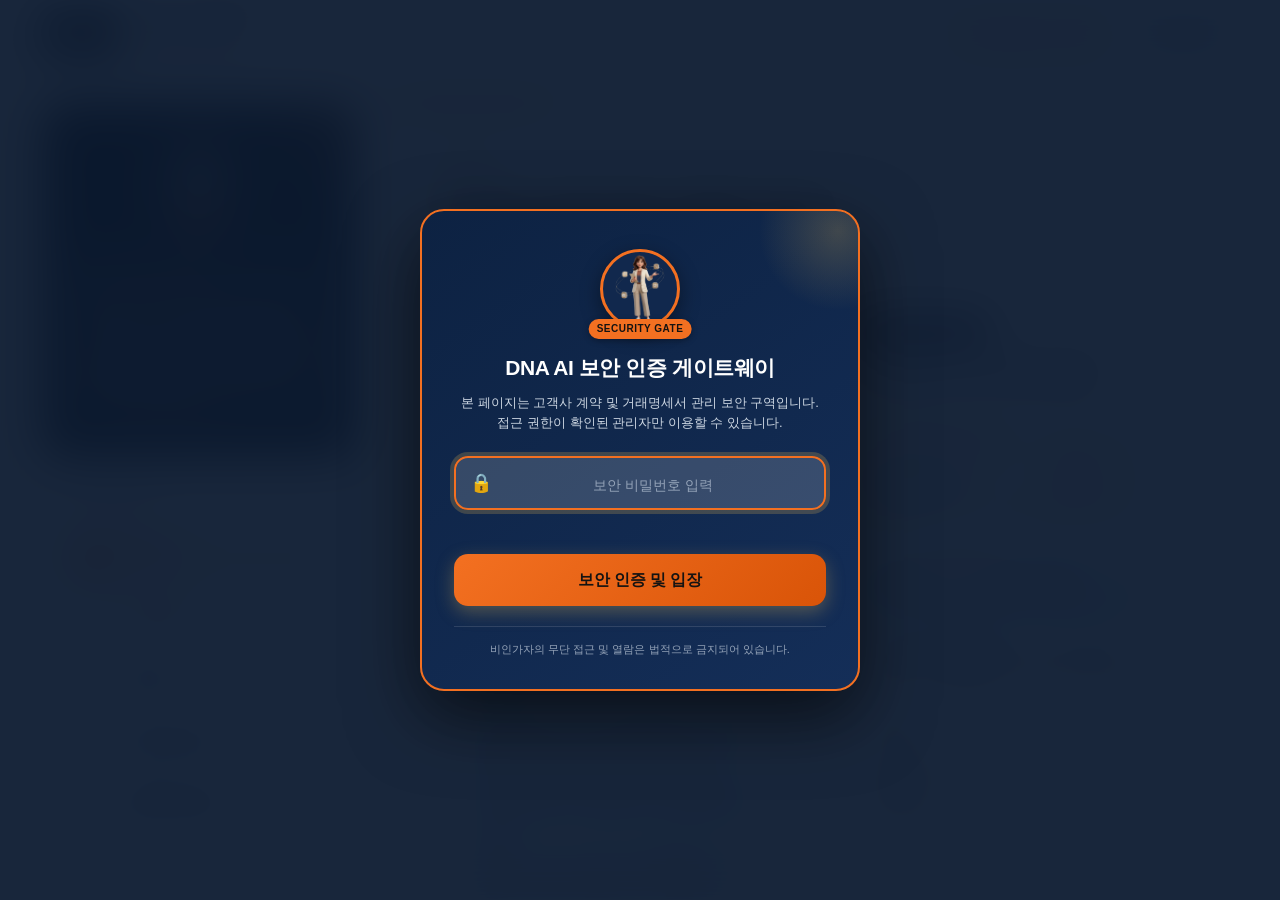
==== commit 40f23aeb: "feat: Deploy DANI E-Contract suite with security gate (pwd: 1121) and Hometax/Drive integration" ====
--- a/contract/index.html
+++ b/contract/index.html
@@ -5,7 +5,7 @@
   <meta name="viewport" content="width=device-width, initial-scale=1">
   <meta name="robots" content="noindex,nofollow">
   <title>DNA AI 서비스 전자계약</title>
-  <link rel="stylesheet" href="styles.css?v=20261126_jeju_final_v2">
+  <link rel="stylesheet" href="styles.css?v=20261127_hermes_v1">
   <script src="dani-asset.js?v=20261121_smartpass"></script>
 </head>
 <body>
